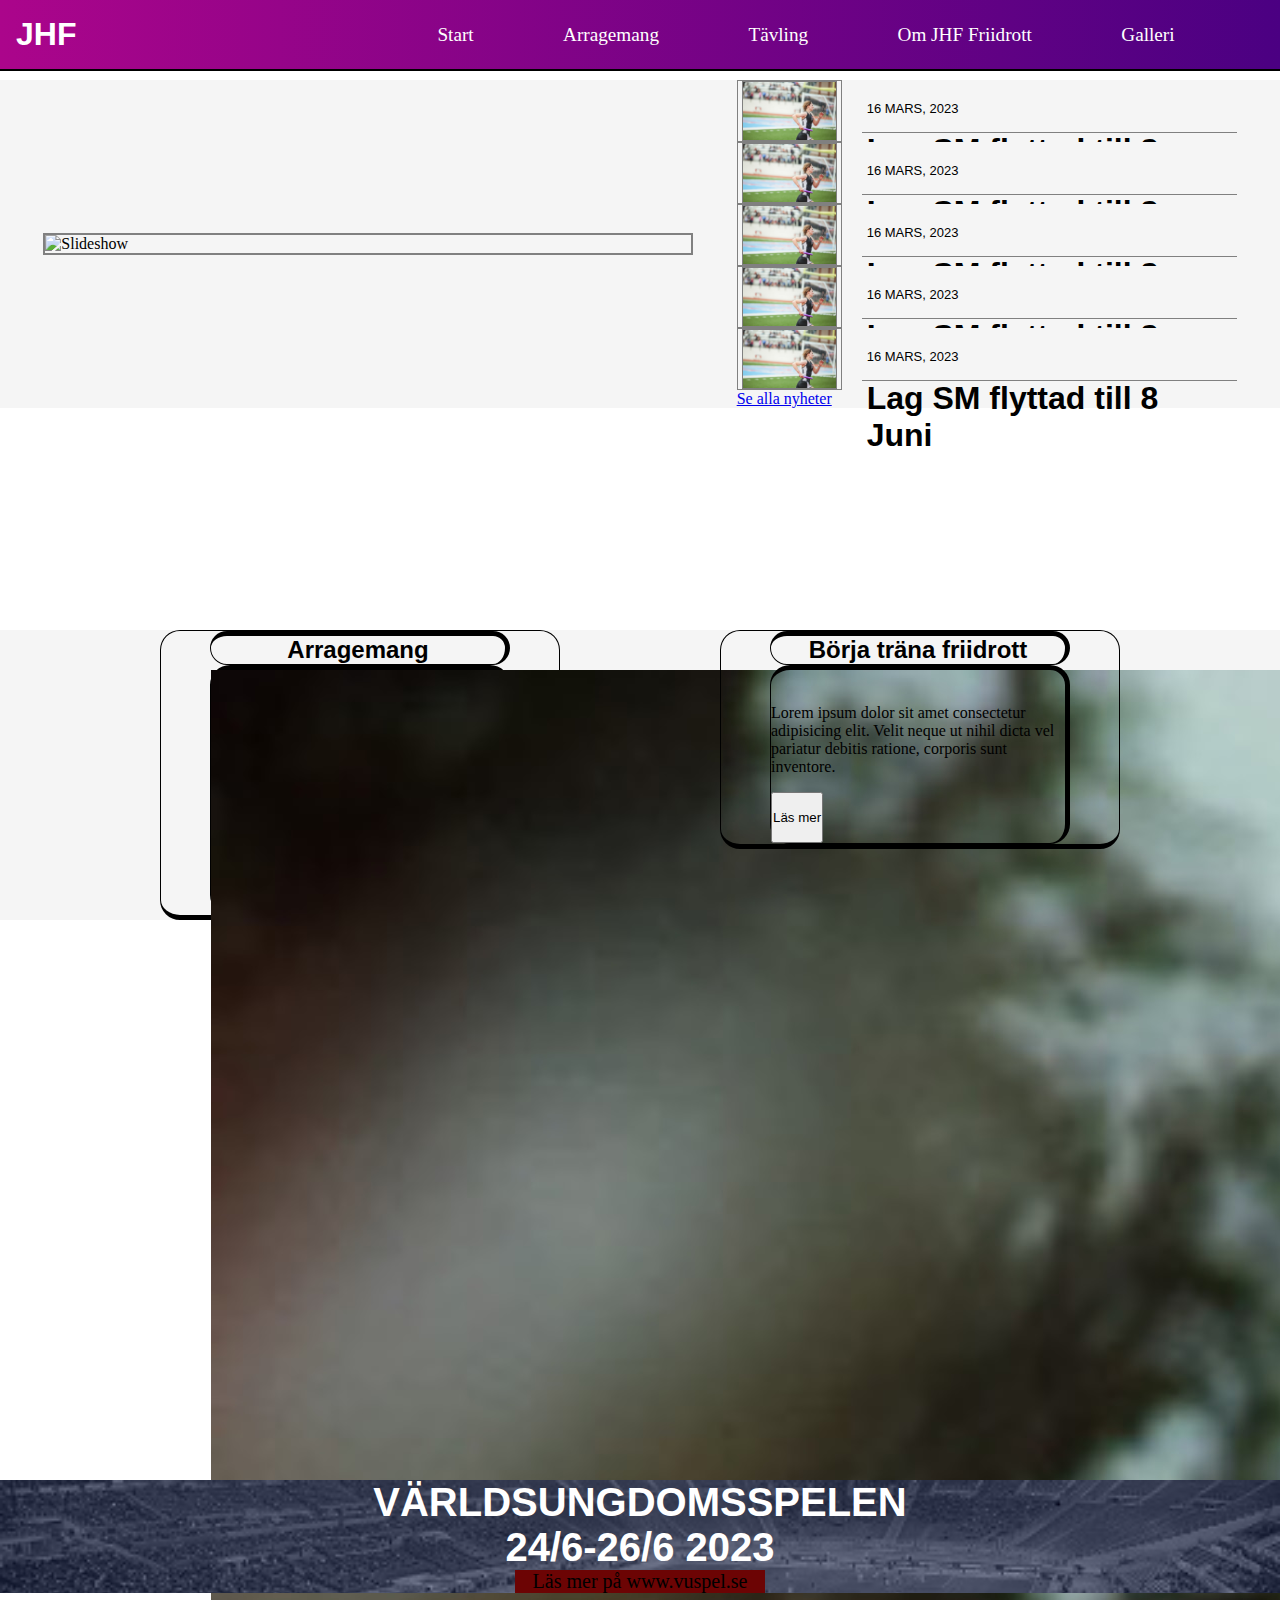
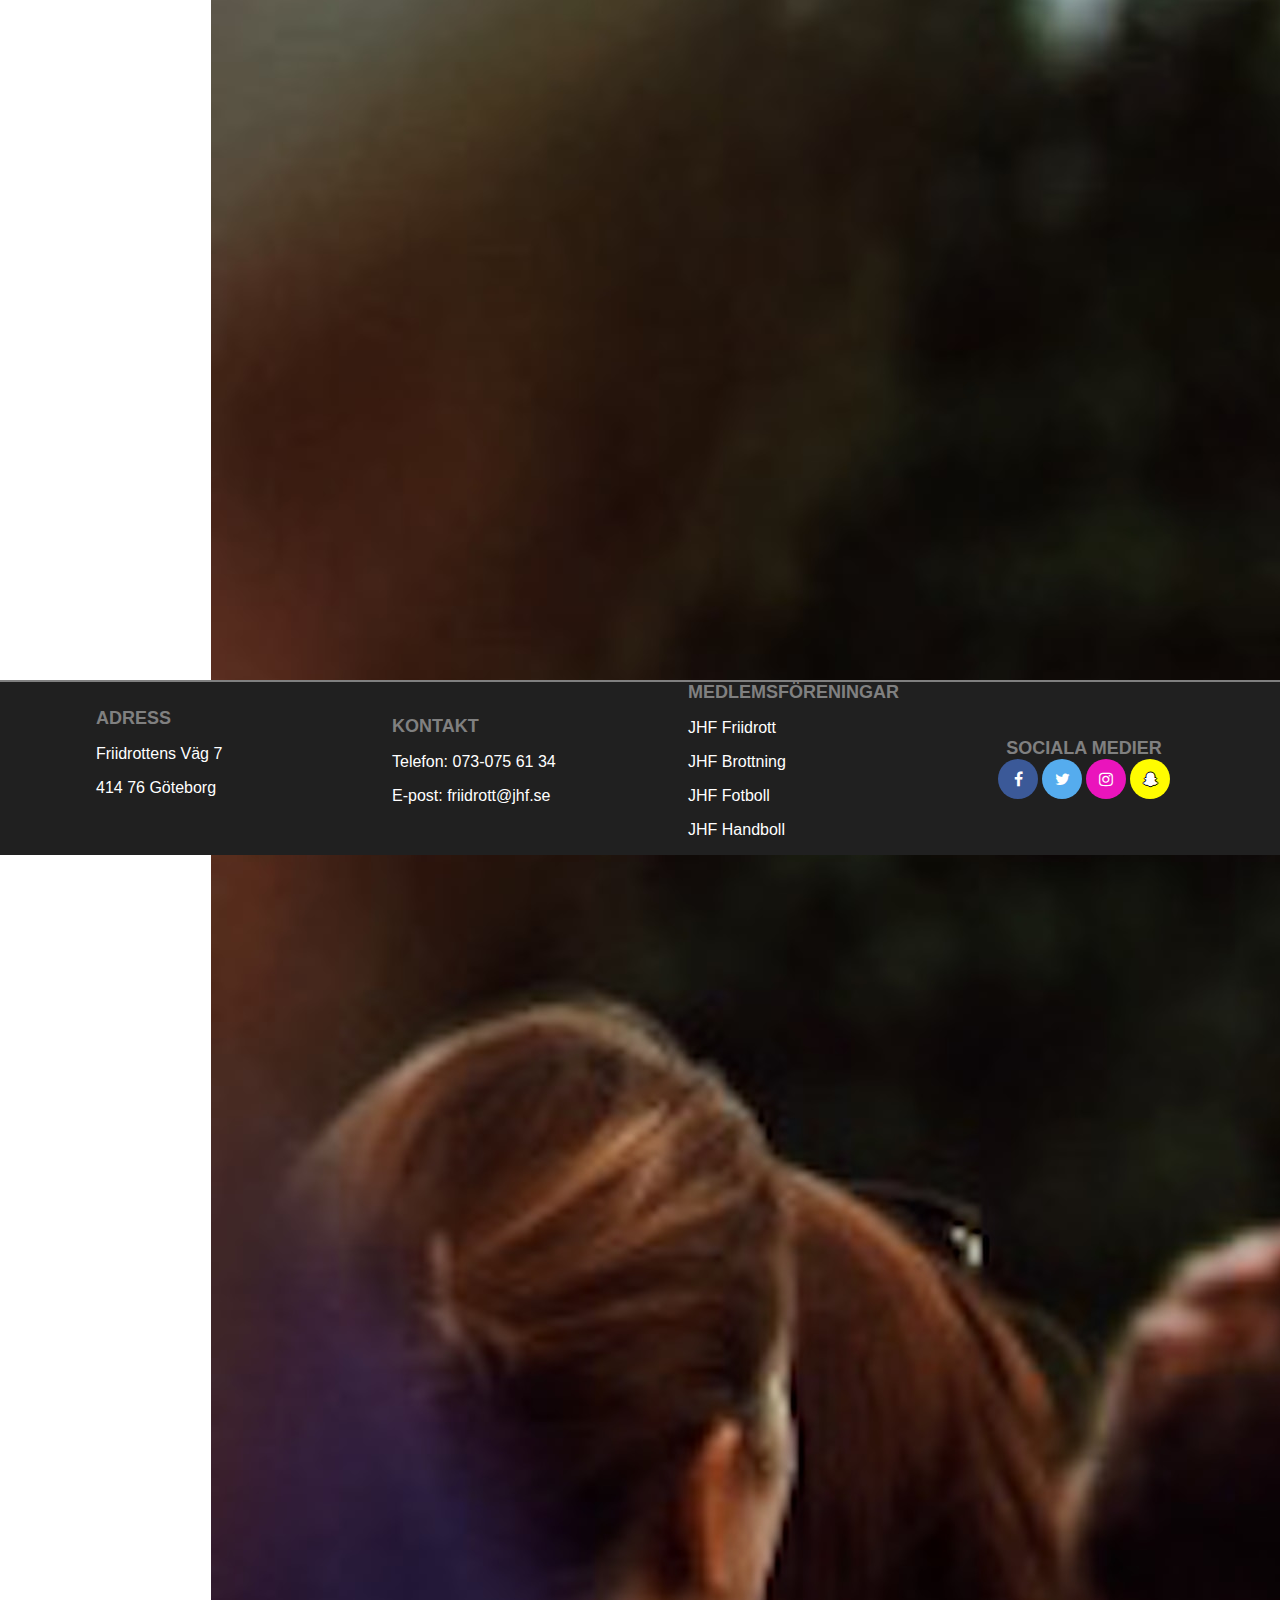
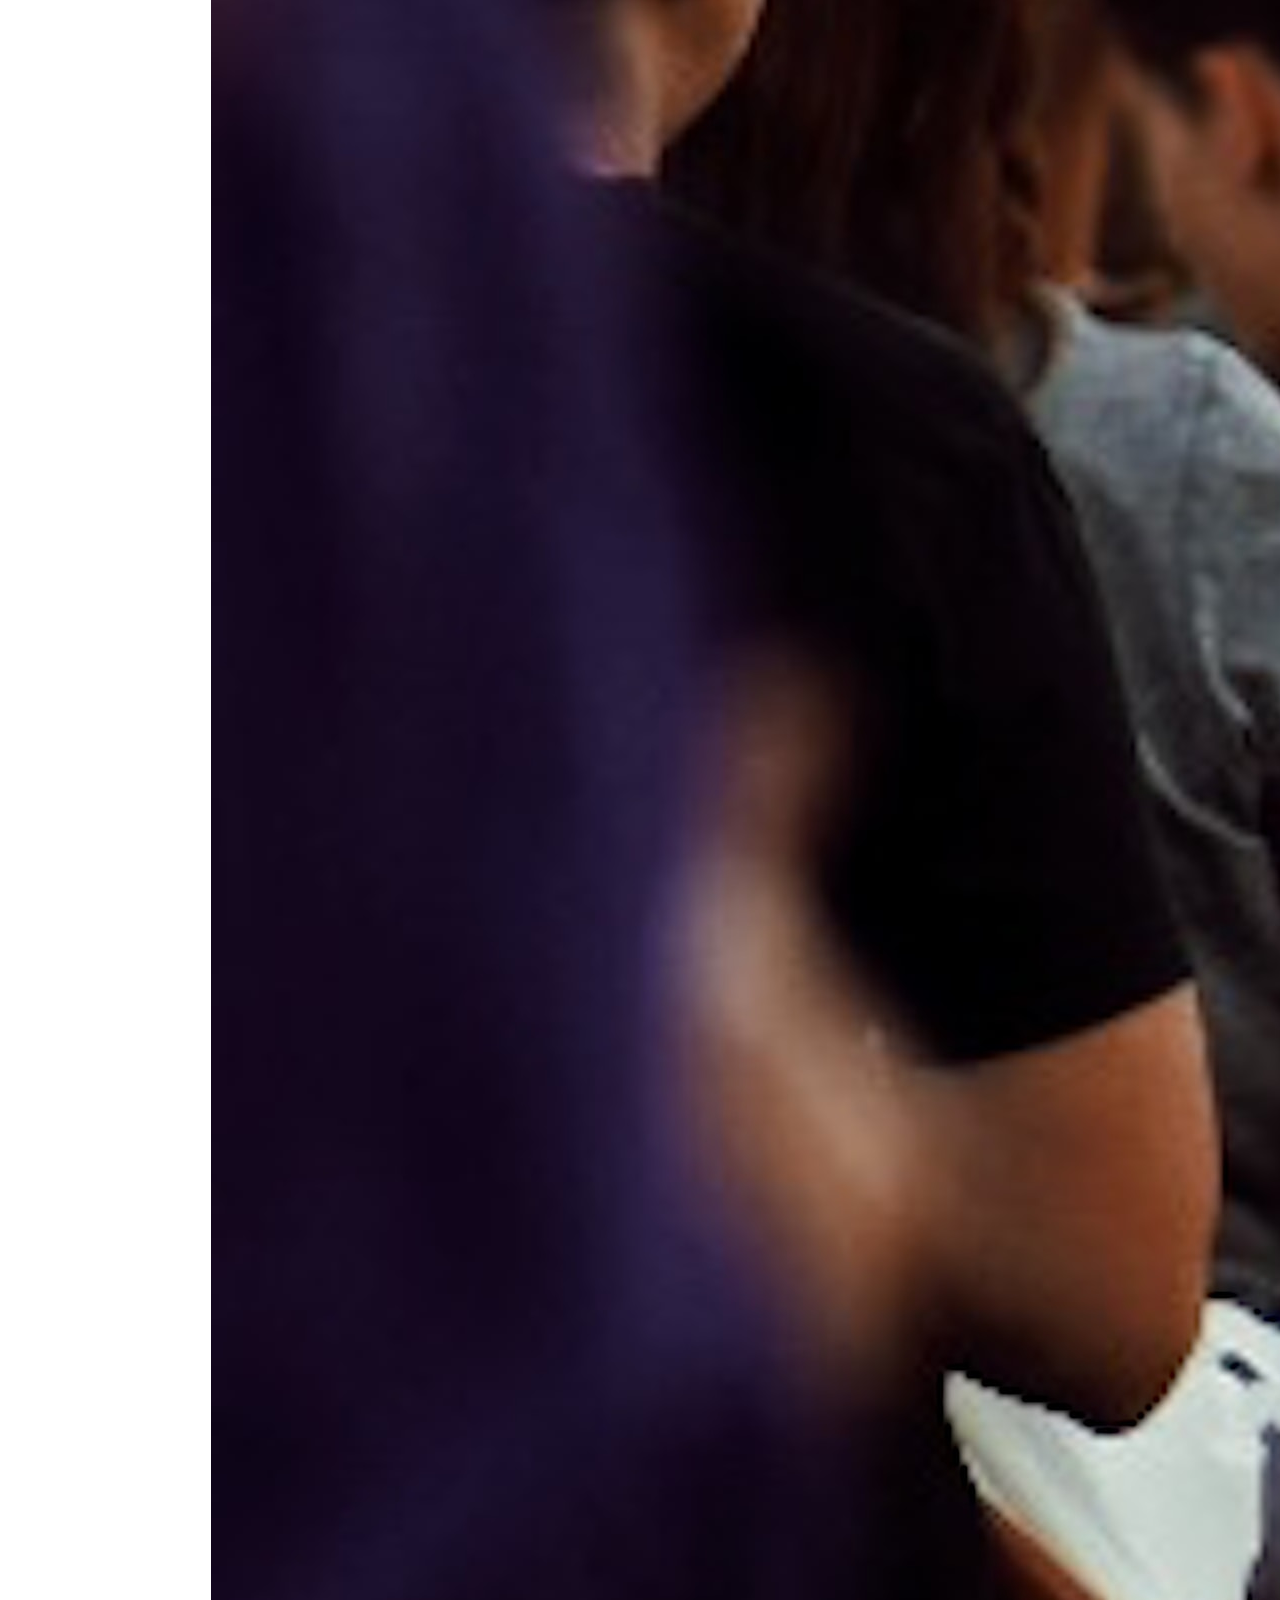
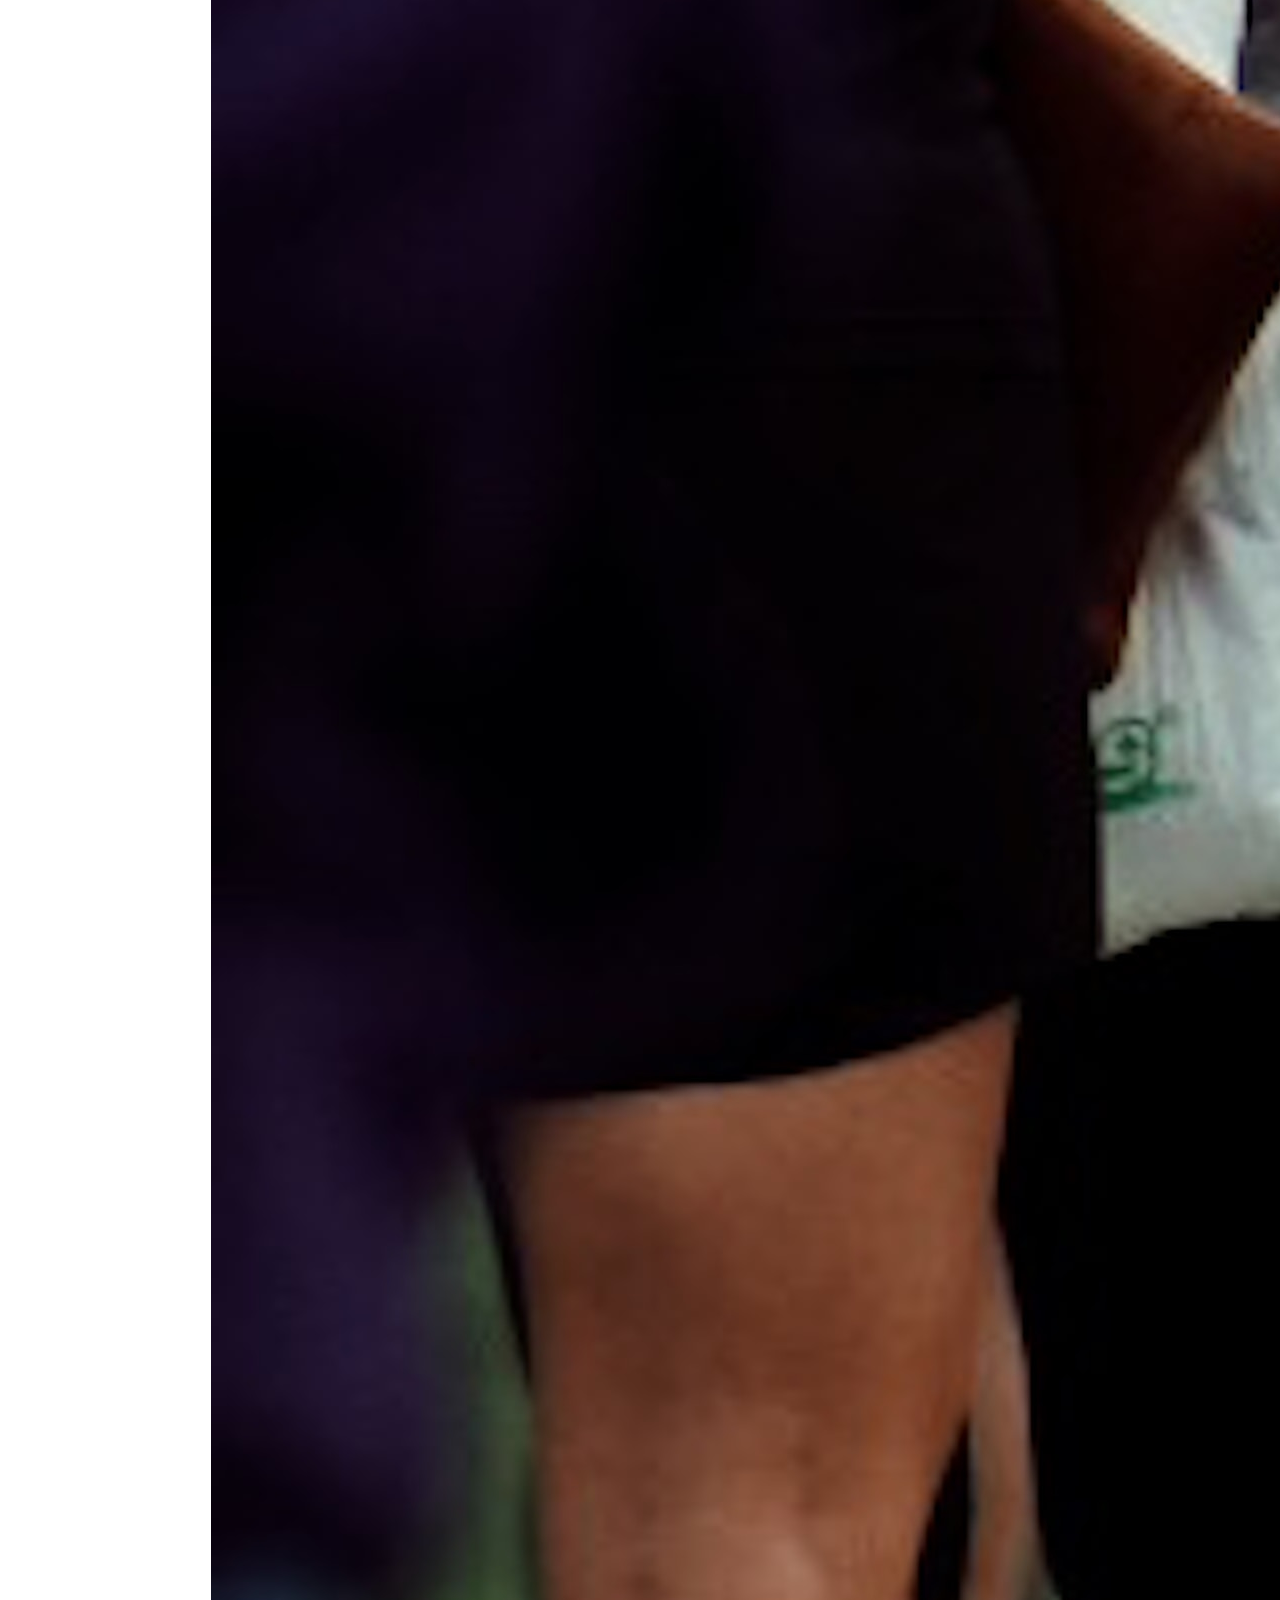
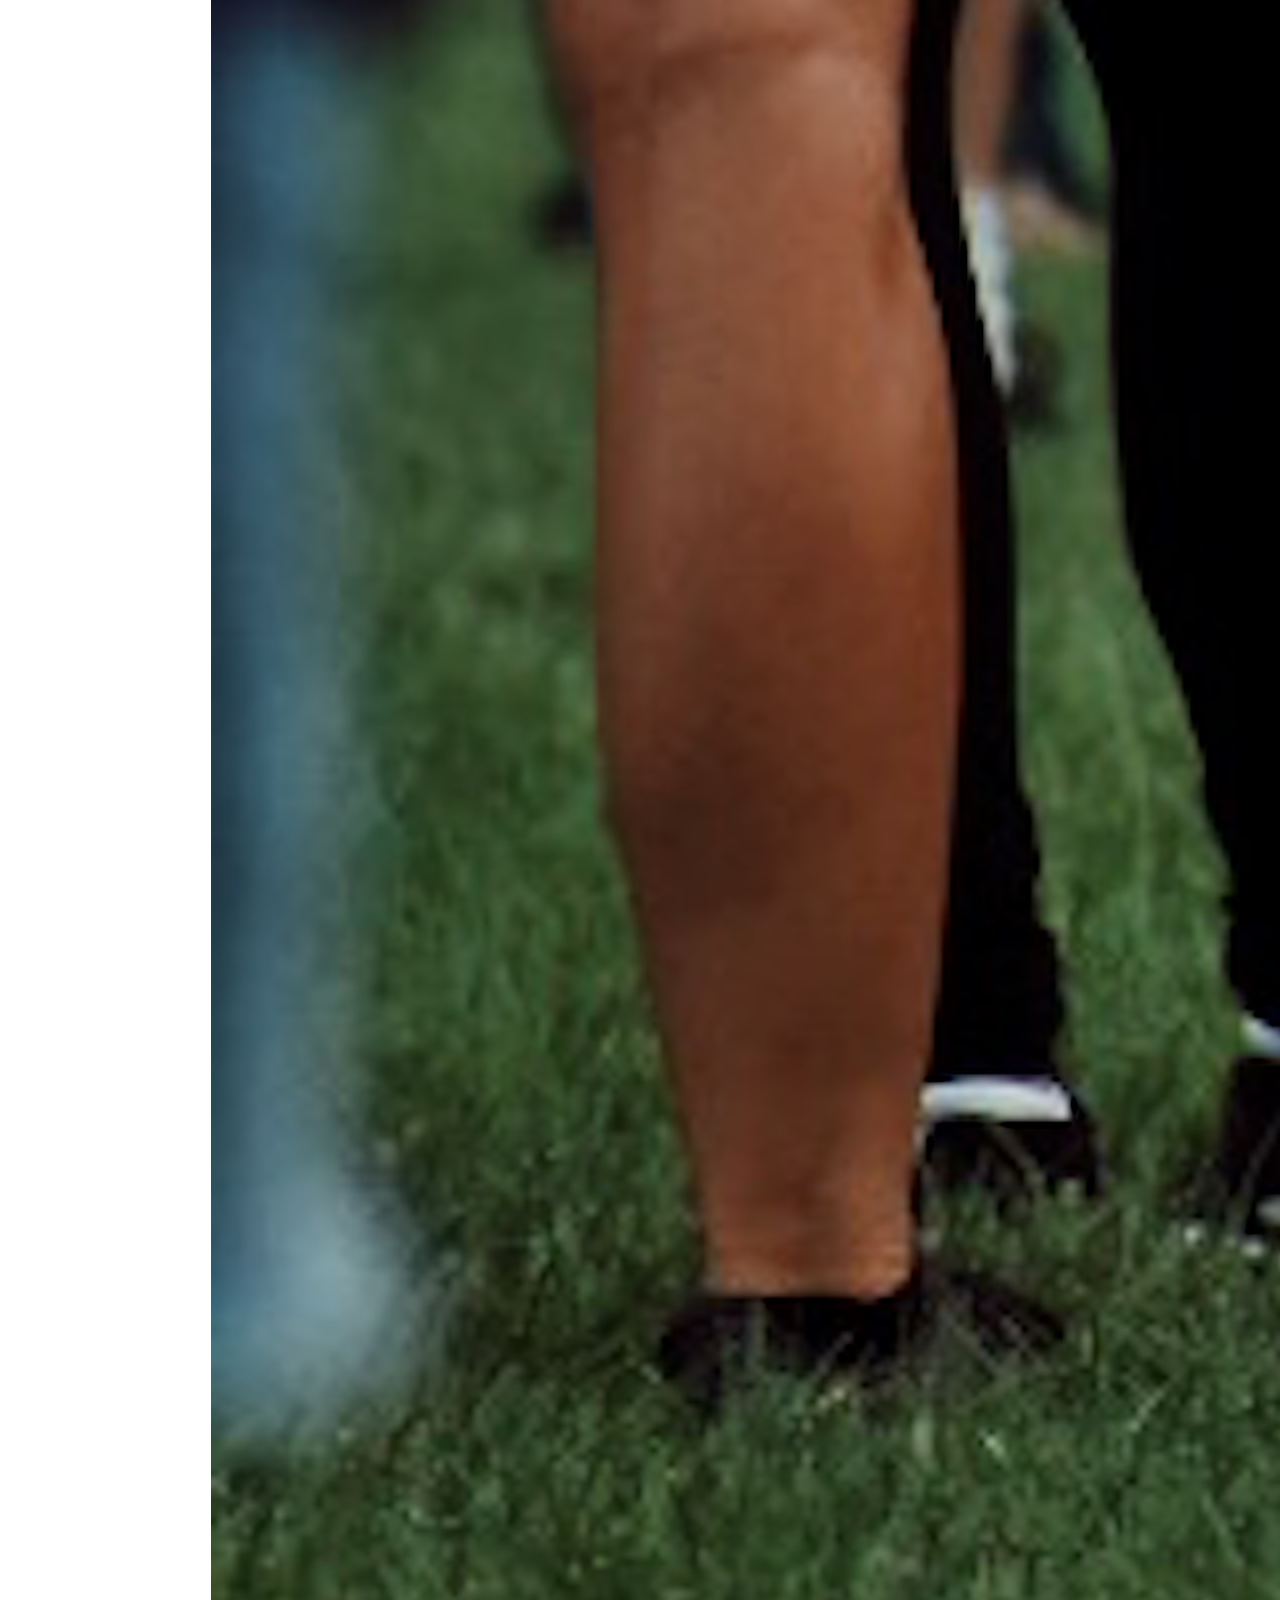
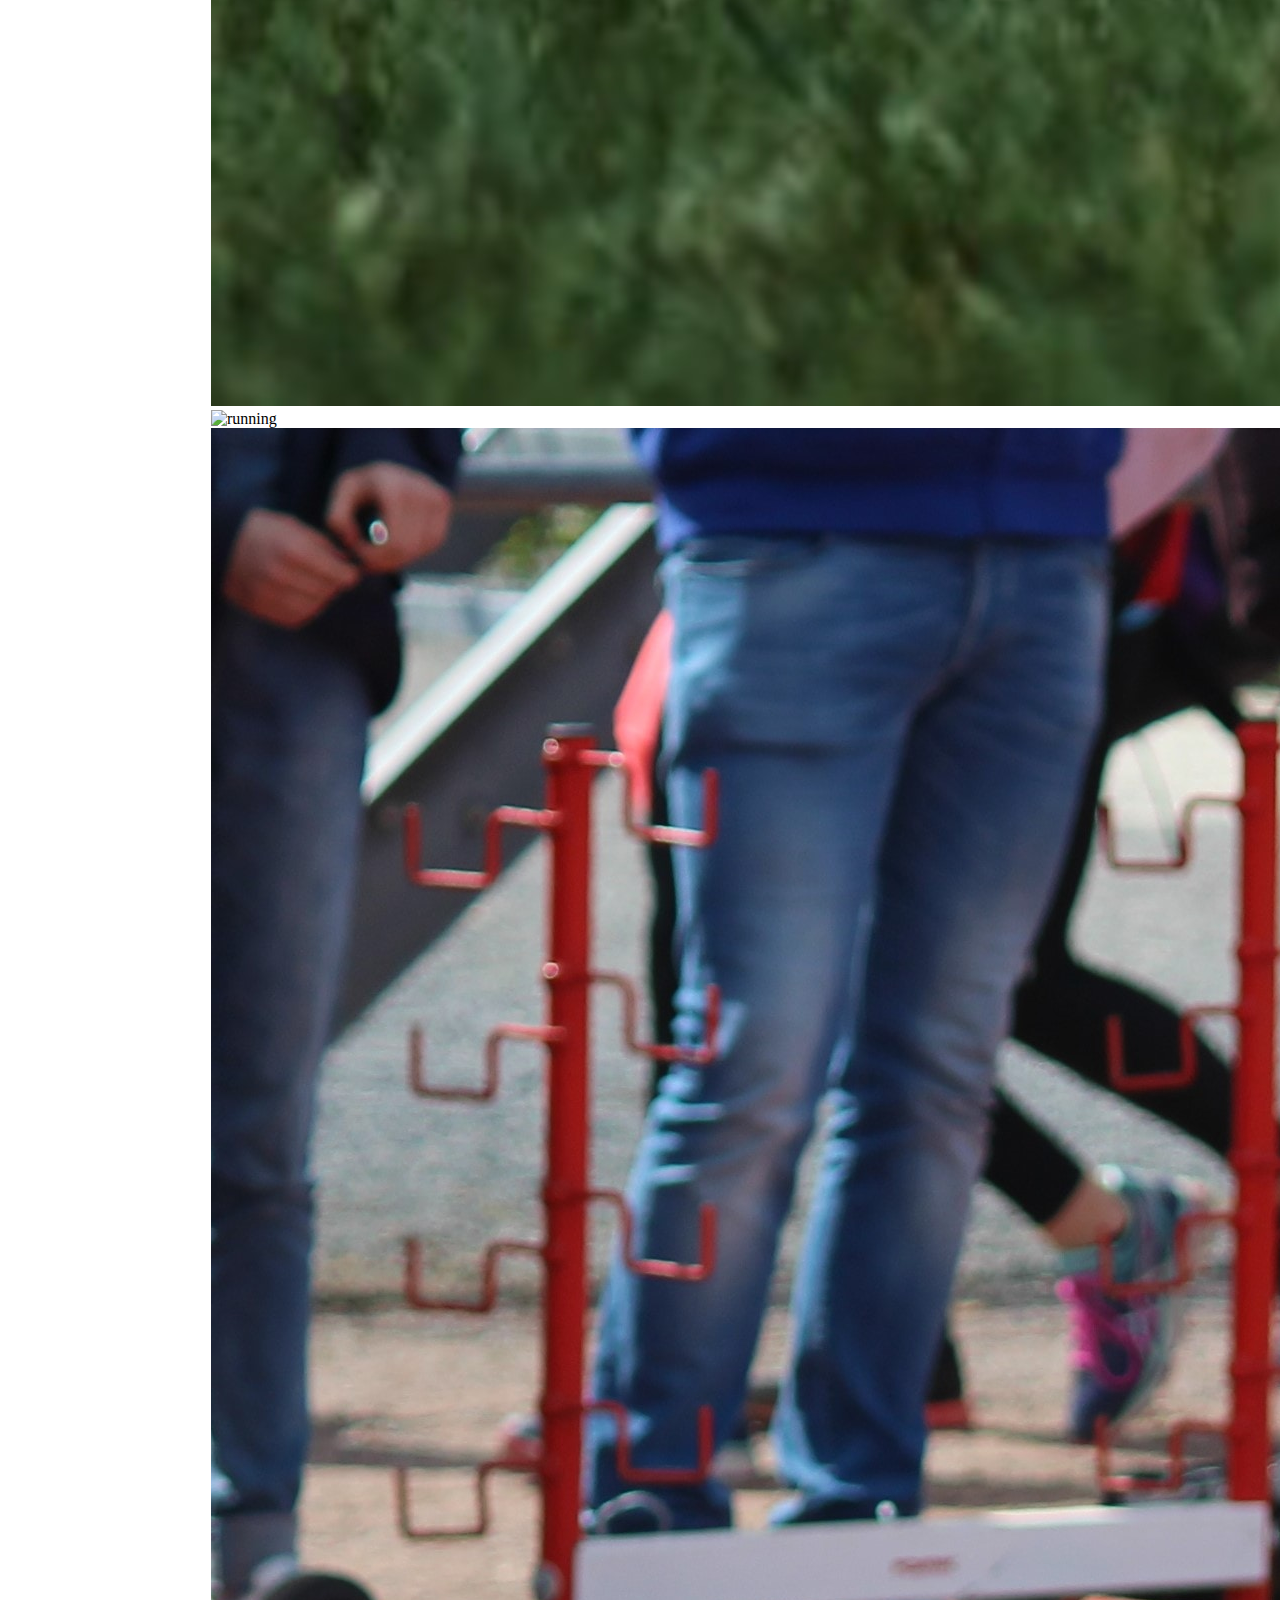
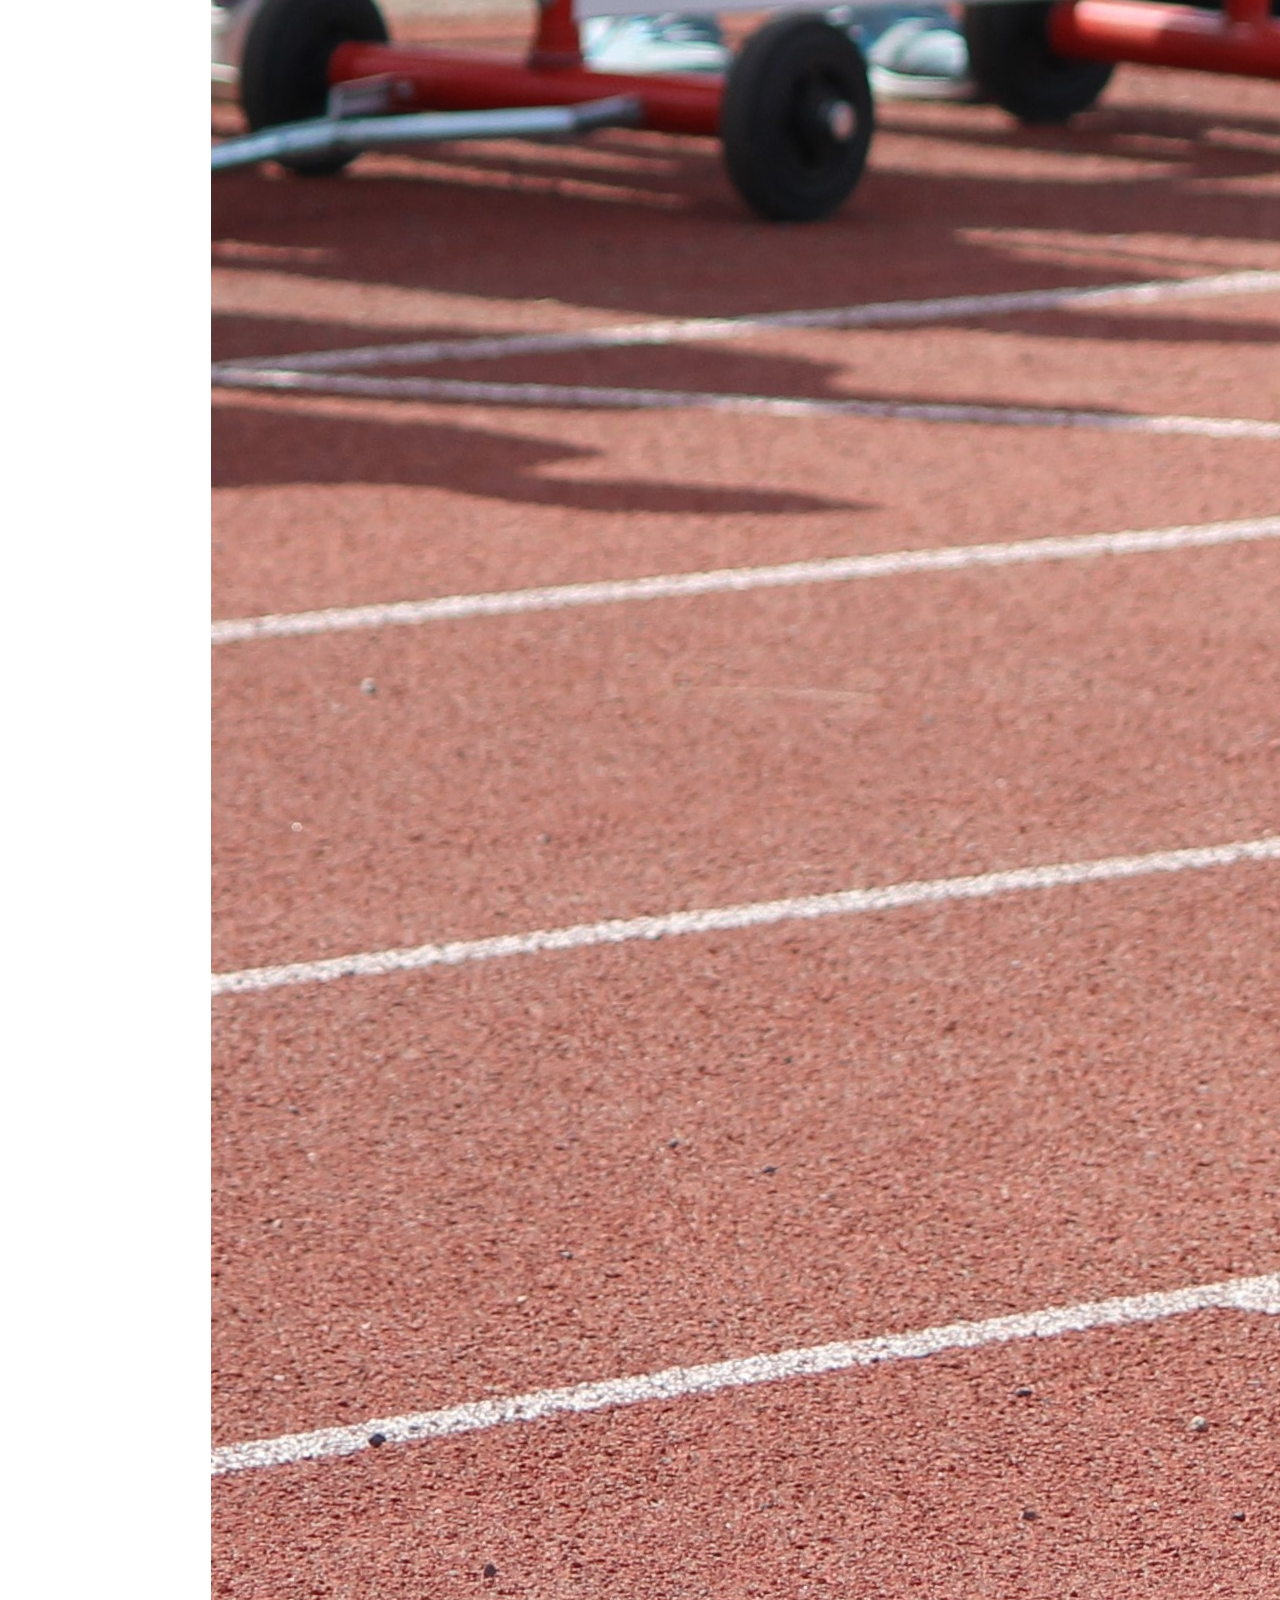
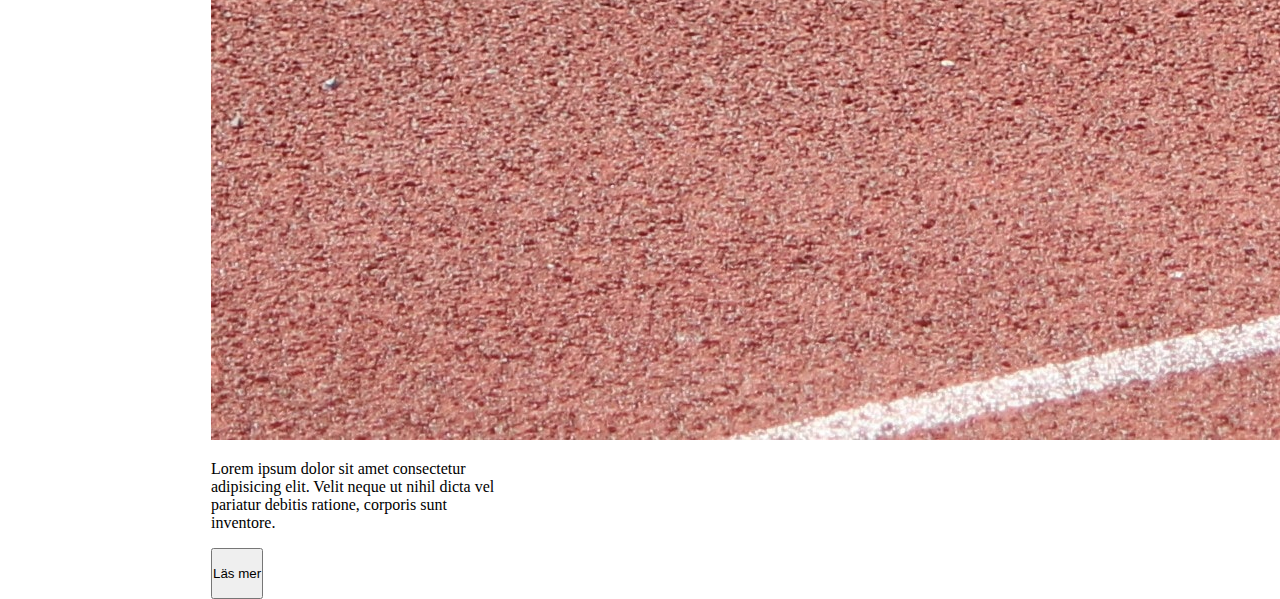
==== index.html @ a628374e "göra klart alla mobil sidor och sedan vanliga" ====
<!DOCTYPE html>
<html lang="en">
<head>
    <meta charset="UTF-8">
    <meta http-equiv="X-UA-Compatible" content="IE=edge">
    <meta name="viewport" content="width=, initial-scale=1.0">
    <title>JHF</title>
    <link rel="stylesheet" href="css/style.css">
    <link rel="stylesheet" href="https://cdnjs.cloudflare.com/ajax/libs/font-awesome/4.7.0/css/font-awesome.min.css">
</head>


<body>
    <div id="grid_wrapper">
        
        <header>
            <h1>JHF</h1>
            <section id="links">
                <a href="index.html">Start</a>
                <a href="#">Arragemang</a>
                <a href="Events.html">Tävling</a>
                <a href="om_oss.html">Om JHF Friidrott</a>
                <a href="#">Galleri</a>
            </section> 
           
        </header>



        <section id="slideshow_news" >
            
            <img id="slideshow" alt="Slideshow">

            <section id="information_rutor">
                <article class="information_ruta">
                    <div class="bild_ruta_ring">
                        <article class="bild_ruta"><img src="img/relay.jpg" alt="relay_bild" id="information_bild"></article>
                    </div>
                    <article class="text_ruta">
                        <div class="information_text">
                            <p class="datum">16 MARS, 2023</p>
                            <h1>Lag SM flyttad till 8 Juni</h1>
                        </div>
                    </article>
                </article>
                <article class="information_ruta">
                    <div class="bild_ruta_ring">
                        <article class="bild_ruta"><img src="img/relay.jpg" alt="relay_bild" id="information_bild"></article>
                    </div>
                    <article class="text_ruta">
                        <div class="information_text">
                            <p class="datum">16 MARS, 2023</p>
                            <h1>Lag SM flyttad till 8 Juni</h1>
                        </div>
                    </article>
                </article>
                <article class="information_ruta">
                    <div class="bild_ruta_ring">
                        <article class="bild_ruta"><img src="img/relay.jpg" alt="relay_bild" id="information_bild"></article>
                    </div>
                    <article class="text_ruta">
                        <div class="information_text">
                            <p class="datum">16 MARS, 2023</p>
                            <h1>Lag SM flyttad till 8 Juni</h1>
                        </div>
                    </article>
                </article>
                <article class="information_ruta">
                    <div class="bild_ruta_ring">
                        <article class="bild_ruta"><img src="img/relay.jpg" alt="relay_bild" id="information_bild"></article>
                    </div>
                    <article class="text_ruta">
                        <div class="information_text">
                            <p class="datum">16 MARS, 2023</p>
                            <h1>Lag SM flyttad till 8 Juni</h1>
                        </div>
                    </article>
                </article>
                <article class="information_ruta">
                    <div class="bild_ruta_ring">
                        <article class="bild_ruta"><img src="img/relay.jpg" alt="relay_bild" id="information_bild"></article>
                    </div>
                    <article class="text_ruta">
                        <div class="information_text">
                            <p class="datum">16 MARS, 2023</p>
                            <h1>Lag SM flyttad till 8 Juni</h1>
                        </div>
                    </article>
                </article>
                <article id="news_link_box">
                    <a id="links_news" href="#">Se alla nyheter</a>
                </article>

            </section>
            
        </section>

        <section id="arragemang">
            <article id="friidrott_ruta">
                <h1 id="friidrott_rubrik">Börja träna friidrott</h1>
                <section id="bilder_pa_friidrott">
                    <img src="" alt=""><img src="" alt=""><img src="" alt="">
                    <p>Lorem ipsum dolor sit amet consectetur adipisicing elit. Velit neque ut nihil dicta vel pariatur debitis ratione, corporis sunt inventore.</p>
                    <button><p id="button_text">Läs mer</p></button>
                </section>
            
            </article>
           
            <article id="arragemang_ruta">
                <h1 id="arragemang_rubrik">Arragemang</h1>
                <section id="bilder_pa_arragemang">
                    <section id="bilder">
                        <img src="img/leah-hetteberg--9ejBU_FAew-unsplash.jpg" alt="running" class="bilder_pa_arragemang"><img src="img/leah-hetteberg-X-Tmdvp7Ni4-unsplash.jpg" alt="running" class="bilder_pa_arragemang"><img src="img/chris-aR-o_3b760U-unsplash.jpg" alt="running" class="bilder_pa_arragemang">
                    </section>
                    <p>Lorem ipsum dolor sit amet consectetur adipisicing elit. Velit neque ut nihil dicta vel pariatur debitis ratione, corporis sunt inventore.</p>
                    <button><p id="button_text">Läs mer</p></button>
                </section>
            </article>
       
        </section>

        <section id="varldmasterskapen">
            <section id="varldmasterskapen_text">
                <h1 class="varldmasterskapen_rubrik">VÄRLDSUNGDOMSSPELEN</h1>
                <h2 class="varldmasterskapen_rubrik">24/6-26/6 2023</h2>
            </section>
            <section id="lank_ruta">
                <a id="lank_varldsungdomspelen" href="//www.vuspel.se">Läs mer på www.vuspel.se</www></a>
            </section>
        </section>

        <section id="sponsorer">
        
        </section>

        <footer>
            <section id="adress_section">
                <h1 class="footer_rubrik">ADRESS</h1>
                <section>
                    <p class="text_footer"> Friidrottens Väg 7</p>
                    <p class="text_footer">414 76 Göteborg</p>
                    <p class="text_footer"></p>
                </section>
                
            </section>
            <section id="kontakt_section">
                <h1 class="footer_rubrik">KONTAKT</h1>
                <section>
                    <p class="text_footer">Telefon: 073-075 61 34</p>
                    <p class="text_footer">E-post: friidrott@jhf.se</p>
                </section>
                
    
            </section>
            <section id="mf_section">
                <h1 class="footer_rubrik">MEDLEMSFÖRENINGAR</h1>
                <section>
                    <p class="text_footer">JHF Friidrott</p>
                    <p class="text_footer">JHF Brottning</p>
                    <p class="text_footer">JHF Fotboll</p>
                    <p class="text_footer">JHF Handboll</p>
                </section>
                
            </section>
            <section id="sociala_m_section">
                <h1 class="footer_rubrik">SOCIALA MEDIER</h1>
                <section id="logo">
                    <section>  
                        <a href="#" class="fa fa-facebook"></a>
                        <a href="#" class="fa fa-twitter"></a>
                        <a href="#" class="fa fa-instagram"></a>
                        <a href="#" class="fa fa-snapchat-ghost"></a>
                    </section>
                  
                </section>
            </section>
        </footer>

        

    </div>

    <script src="java/script.js"></script>
    <script src="java/hamburger.js"></script>
    
    
</body>
</html>
---- css/style.css ----
*{
    margin: 0px;
    padding: 0px;
    max-height: fit-content;
    box-sizing: border-box;
   
}

#grid_wrapper{
    display: grid;
    height: 400vh;
    grid-template-columns: 1fr 1fr;
    grid-template-rows: 80px 550px 850px 300px 500px 300px;
    grid-template-areas:
    "he he"
    "se se"
    "va va"
    "if if"
    "sp sp"
    "fo fo";
}

h2 {
    font-size: 18px;
}

header{
    display: flex;
    grid-area: he;
    background: linear-gradient(90deg, #ab058b, indigo);
    justify-content: space-between;
    align-items: center;
    border-bottom: solid 2px rgb(0, 0, 0);
    color: #fff;
    padding: 1rem;
}


#background_img {
    width: 100%;
    height: auto; 
}

#slideshow {
    height: 400px;
    width: 650px;
}

#slideshow_news{
    display: flex;
    justify-content: space-evenly;
    align-items: center;
    grid-area: se;
    background: whitesmoke;
}

#information_bild{
    width: 100%;
    height: auto;
}

#information_rutor {
    display: flex;
    align-items: center;
    justify-content: center;
    height: 500px;
    width: 500px;
    flex-direction: column;
    
}

.bild_ruta {
    height: 60px;
    width: 95px;
    border: solid 1px grey;
}

.bild_ruta_ring  {
    display: flex;
    height: 70px;
    width: 105px;
    justify-content: center;
    align-items: center;
    border: solid 1px grey;
}

.information_ruta {
    display: flex;
    width: 500px;
    height: 80px;
    flex-direction: row;
    justify-content: space-between;
    background: whitesmoke;
}

.information_ruta:hover {
    border: solid 1px black;
    background: white;
}
.text_ruta {
    display: flex;
    height: 70px;
    width: 375px;
    justify-content: center;
    border-bottom: solid 1px grey;
}
.information_text {
    display: flex;
    padding: 5px;
    flex-direction: column;
    justify-content: space-between;
    height: 52px;
    width: 400px;
}
.datum {
    font-size: 13px;
    font-style: none;
    font-family:'Segoe UI', Tahoma, Geneva, Verdana, sans-serif;
}
h1 {
    display: flex;
    font-family:'Segoe UI', Tahoma, Geneva, Verdana, sans-serif;
}
#links {
    display: flex;
    height: 100%;
    width: 900px;
    font-size: 10px;
    flex-direction: row;
    justify-content: space-evenly;
    align-items: center;
}

#slideshow {
    background:whitesmoke;
    grid-area: sh;
    border: solid 2px grey;
}

#news_link_box {
    display: flex;
    justify-content: flex-start;
    height: 40px;
    width: 500px;
}

#links_news { 
    font-size: 16px;
}
#arragemang {
    display: flex;
    grid-area: va;
    background: whitesmoke;
    justify-content: space-evenly;
    flex-direction: row-reverse;
}

#friidrott_ruta {
    display: flex;
    justify-content: space-evenly;
    flex-direction: column;
    align-items: center;
    height: 500px;
    width: 400px;
    border: solid 1px black;
    border-radius: 20px;
    border-bottom: 5px solid black;
}

#friidrott_rubrik{
    display: flex;
    align-items: center;
    justify-content: center;
    font-size: 24px;
    border: 1px solid black;
    border-top: 5px solid black;
    border-right: 5px solid black;
    border-radius: 20px;
    border-radius: 20px;
    height: 100px;
    width: 300px;
}

#bilder_pa_friidrott {
    height: 250px;
    width: 300px;
    border: 1px solid black;
    border-top: 5px solid black;
    border-right: 5px solid black;
    border-radius: 20px;
}
#arragemang_ruta {
    display: flex;
    justify-content: space-evenly;
    flex-direction: column;
    align-items: center;
    height: 500px;
    width: 400px;
    border: solid 1px black;
    border-radius: 20px;
    border-bottom: 5px solid black;
}

#arragemang_rubrik{
    display: flex;
    align-items: center;
    justify-content: center;
    font-size: 24px;
    border: 1px solid black;
    border-top: 5px solid black;
    border-right: 5px solid black;
    border-radius: 20px;
    border-radius: 20px;
    height: 100px;
    width: 300px;
}

#bilder_pa_arragemang {
    height: 250px;
    width: 300px;
    border: 1px solid black;
    border-top: 5px solid black;
    border-right: 5px solid black;
    border-radius: 20px;
}
#friidrott_rubrik{
    font-size: 24px;
}

#varldmasterskapen {
    display: flex;
    background-image: url('../img/athletics_arena.jpg');
    background-size: cover;
    grid-area: if;
    align-items: center;
    justify-content: space-evenly;
    flex-direction: column;
}

#varldmasterskapen_text {
    display: flex;
    align-items: center;
    flex-direction: column;
    justify-content: center;
   
}

.varldmasterskapen_rubrik {
    font-size: 40px;
    font-family:'Segoe UI', Tahoma, Geneva, Verdana, sans-serif;
    color: white;
}

#lank_ruta {
    display: flex;
    align-items: center;
    justify-content: center;
    height: 60px;
    width: 250px;
    background: rgb(108, 4, 4);
}

#lank_varldsungdomspelen{
    font-size: 20px;
    text-decoration: none;
    color: black;
}
#sponsorer {
    display: flex;
    grid-area: sp;
    background: whitesmoke;
}

footer{
    display: flex;
    grid-area: fo;
    flex-direction: row;
    align-items: center;
    justify-content: space-evenly;
    background: rgb(32, 32, 32);
    border-top: solid 2px grey;
}

#adress_section {
    display: flex;
    height: 200px;
    width: 200px;
    justify-content: flex-start;
    flex-direction: column;
}
#kontakt_section {
    display: flex;
    height: 200px;
    width: 200px;
    justify-content: flex-start;
    flex-direction: column;

}
#mf_section {
    display: flex;
    height: 200px;
    width: 200px;
    justify-content: flex-start;
    flex-direction: column;
}

#sociala_m_section {
    display: flex;
    height: 200px;
    width: 200px;
    justify-content: space-evenly;
    flex-direction: row;
    flex-wrap: wrap;

}

.footer_rubrik {
    font-size: 18px; 
    color: grey;
    font-family:'Segoe UI', Tahoma, Geneva, Verdana, sans-serif;
}

.text_footer {
    font-size: 16px;
    color: white;
    font-family:'Segoe UI', Tahoma, Geneva, Verdana, sans-serif;
}

#logo {
    display: flex;
    width: 200px;
    height: 150px;
    justify-content: space-evenly;
    align-items: flex-end;
}

.fa {
    font-size: 30px;
    padding: 12px;
    height: 40px;
    width: 40px;
    text-align: center;
    text-decoration: none;
    border-radius: 50%;
}
  
.fa:hover {
    opacity: 0.7;
}
  
.fa-facebook {
    background: #3B5998;
    color: white;
}
  
.fa-twitter {
    background: #55ACEE;
    color: white;
}

.fa-instagram {
    background: #ea14bc;
    color: white;
}
  
.fa-snapchat-ghost {
    background: #fffc00;
    color: white;
    text-shadow: -1px 0 black, 0 1px black, 1px 0 black, 0 -1px black;
}


  
#container{ 
    display: grid;
    height: 400vh;
    grid-template-columns: 1fr 1fr;
    grid-template-rows: 80px 1500px 1180px 300px;
    grid-template-areas: 
    "he he"   
    "om om"
    "sa sa"
    "fo fo";
}

#om_oss_header{ 
    display: flex;
    grid-area: he;
    background: linear-gradient(90deg, #ab058b, indigo);
    justify-content: flex-end;
    align-items: center;
    padding-right: 30px;
}

#Om_oss{ 
    display: flex;
    grid-area: om;
    background: whitesmoke;
    flex-direction: row;
    padding: 30px;
    align-items: center;
    justify-content: space-evenly;
    
}

#text_om_oss { 
    display: flex;
    width: 500px;
    height: 1300px;
    flex-direction: column;
    align-items: flex-start;
    border: solid 1px grey;
    background-color: white;
    padding: 30px;
    margin: 20px;
    color: black;
}

#person_bild {
    width: 100%;
    height: auto;
    border: solid 1px grey;
}

#om_oss_rubrik {
    font-size: 26px;
}

#google_maps {
    height: 900px;
    width: 500px;
    border: solid 1px grey;
}

p{
    display: flex;
    margin-block-start: 1rem;
    margin-block-end: 1rem;
    margin-inline-start: 0px;
    margin-inline-end: 0px;
}

#link {
    display: flex;
    justify-content: space-evenly;
    align-items: center;
    font-family:'Segoe UI', Tahoma, Geneva, Verdana, sans-serif;
    font-size: 1.5rem;
    color: #DEDEDE;
    text-decoration: none;
}

#anstallda_om_oss_text{
    display: flex;
    background-color: whitesmoke;
    justify-content: center;
    align-items: center;
    flex-direction: column;
    grid-area: sa;
}


#vi_som_jobbar_har {
    display: flex;
    height: 1000px;
    width: 1000px;
    border: solid 2px black;
    padding: 30px;
    justify-content: space-between;
    background-color: white;
    flex-direction: column;
    align-items: center;
}

#arbetare_rutor {
    display: flex;
    align-items: center;
    justify-content: center;
    flex-direction: column;
    flex-wrap: wrap;
    width: 800px;
    height: 600px;
}

#om_jhf {
    display: flex;
    flex-direction: column;
    padding: 10px;
    height: 500;
    width: 800px;
    border: solid 1px black;
}
#Kontakta_oss { 
    display: block;
    margin-block-start: 2rem;
    color: #DEDEDE;
}

.arbetare {
    display: flex;
    width: 150px;
    height: 250px;
    border: 3px solid #1f2a1f;
    background-color: white;
    flex-direction: column ;
    align-items: center;
    justify-content: flex-start;
    margin: 20px; 
    border-radius: 10px;
}

#arbetare_text {
    display: flex;
    height: 200px;
    justify-content: center;
    flex-direction: column;
    padding: 10px;
    align-items: center;
}
    
#bild_anstalld { 
    height: auto;
    width: 100%;
    border-bottom: 3px solid #1f2a1f;
    border-top-left-radius: 27px;
    border-top-right-radius: 27px;
}

header {
    grid-area: he;
    background-color: #3a3a3a;
    color: #fff;
    padding: 1rem;
    display: flex;
    justify-content: space-between;
    align-items: center;
}
  
header h1 {
    margin: 0;
}
  
#links {
    display: flex;
    align-items: center;
}
  
#links a {
    color: #fff;
    text-decoration: none;
    margin-right: 1rem;
    font-size: 1.2rem;
}
  
#links a:hover {
    color: #f1f1f1;
}
  
 
#event_wrapper {
    display: grid;
    grid-template-columns: 1fr 1fr;
    grid-template-rows: 80px 800px 300px;
    grid-template-areas: 
    "he he"
    "ca ev"
    "fo fo";
}
  
#calendar {
    background-color: #ddd;
    display: flex;
    flex-direction: column;
    justify-content: center;
    align-items: center;
    padding: 2rem;
    grid-area: ca;
}
  
#calendar h1 {
    margin: 0;
    margin-bottom: 1rem;
}
  
#calendar_container {
    display: grid;
    grid-gap: 0.5rem;
}

.day {
    display: flex;
    flex-direction: column;
    justify-content: center;
    align-items: center;
    background-color: #fff;
    padding: 0.5rem;
    border-radius: 5px;
    cursor: pointer;
}
  
.current-day {
    background-color: #3a3a3a;
    color: #fff;
}
  
.day:hover {
    background-color: #ddd;
}
  
.day .date {
    font-size: 1.2rem;
}
  
#events {
    grid-area: ev;
    background-color: #f1f1f1;
    padding: 2rem;
}
  
#events h1 {
    margin: 0;
    margin-bottom: 2rem;
    text-align: center;
}
  
#events_list {
    list-style: none;
    padding: 0;
    display: grid;
    grid-template-columns: repeat(auto-fit, minmax(300px, 1fr));
    grid-gap: 2rem;
    margin: 0 auto;
}
  
#events_list li {
    background-color: #fff;
    border: 1px solid #ddd;
    padding: 1rem;
    border-radius: 5px;
}
  
#events_list li h2 {
    margin: 0;
    margin-bottom: 0.5rem;
    font-size: 1.2rem;
}
  
#events_list li p {
    margin: 0;
    margin-bottom: 0.5rem;
    font-size: 1rem;
}
  
table{
    background-color: lightgrey;
    padding: 10px;
    height: 70%;
    width: 80%;
}

td:hover {
    background: rgb(232, 232, 232);
}

th,td {
    font-weight: bold;
    font-size: 18px;
}

tr{
    text-align: center;
}

#rubrik_kalender {
    font-size: 25px;
    align-items: center;
    color: orange;
}

#galleri_grid {
    display: grid;
    grid-template-columns: 1fr 1fr;
    grid-template-rows: 80px 1000px 300px;
    grid-template-areas: 
    "he he"
    "ma ma" 
    "fo fo";
}

main {
    display: flex;
    justify-content: space-evenly;
    flex-direction: column;
    margin: 0 auto;
    padding: 20px;
    grid-area: ma;
}
  
#galleri {
    text-align: center;
    font-size: 36px;
}
  
.gallery {
    display: flex;
    flex-wrap: wrap;
    justify-content: space-between;
}
  
.gallery img {
    width: calc(33.33% - 10px);
    margin-bottom: 20px;
}
  
#load-more {
    display: block;
    margin: 0 auto;
    padding: 10px 20px;
    background-color: #555;
    color: #fff;
    border: none;
    border-radius: 4px;
    font-size: 18px;
    cursor: pointer;
}
  
#load-more:hover {
    background-color: #333;
}

nav {
    display: none;
}

@media screen and (max-width: 800px) {

    *{
        margin: 0px;
        padding: 0px;
        max-height: fit-content;
        box-sizing: border-box;
       
    }

    #grid_wrapper{
        display: grid;
        grid-template-columns: 1fr 1fr;
        grid-template-rows: 80px 800px 175px 1000px 500px;
        grid-template-areas:
        "he he"
        "se se"
        "if if"
        "va va"
        "fo fo";
    }

    #links a{
        font-size: 9px;
    }


    header{
        display: flex;
        grid-area: he;
        background: linear-gradient(90deg, #ab058b, indigo);
        justify-content: space-between;
        align-items: center;
        border-bottom: solid 2px rgb(0, 0, 0);
    }
    
    #background_img {
        width: 100%;
        height: auto; 
    }
    
    #slideshow_news{
        display: flex;
        justify-content: space-evenly;
        align-items: center;
        grid-area: se;
        background: whitesmoke;
    }
    
    #information_bild{
        width: 100%;
        height: auto;
    }
    
    #information_rutor {
        display: flex;
        align-items: center;
        justify-content: center;
        height: 400px;
        width: 400px;
        flex-direction: column;
    }
    
    .bild_ruta {
        height: 60px;
        width: 95px;
        border: solid 1px grey;
    }
    
    .bild_ruta_ring  {
        display: flex;
        height: 70px;
        width: 105px;
        justify-content: center;
        align-items: center;
        border: solid 1px grey;
    }
    
    .information_ruta {
        display: flex;
        width: 320px;
        height: 105px;
        flex-direction: row;
        justify-content: space-between;
        background: whitesmoke;
    }
    
    .information_ruta:hover {
        border: solid 1px black;
        background: white;
    }
    .text_ruta {
        display: flex;
        height: 80px;
        width: 200px;
        justify-content: center;
        border-bottom: solid 1px grey;
    }
    .information_text {
        display: flex;
        padding: 5px;
        flex-direction: column;
        justify-content: space-between;
        height: 70px;
        width: 200px;
    }
    .datum {
        font-size: 13px;
        font-style: none;
        font-family:'Segoe UI', Tahoma, Geneva, Verdana, sans-serif;
    }
    h1 {
        display: flex;
        font-family:'Segoe UI', Tahoma, Geneva, Verdana, sans-serif;
    }

    #links {
        display: flex;
        height: 100%;
        width: 300px;
        font-size: 10px;
        flex-direction: row;
        justify-content: space-evenly;
        align-items: center;
    }
    
    #slideshow {
        background:whitesmoke;
        grid-area: sh;
        border: solid 2px grey;
    }
    
    #news_link_box {
        display: flex;
        justify-content: flex-start;
        height: 40px;
        width: 300px;
    }
    
    #links_news { 
        font-size: 16px;
    }
    #arragemang {
        display: flex;
        grid-area: va;
        background: whitesmoke;
        align-items: center;
        justify-content: space-evenly;
        flex-direction: column-reverse;
    }
    
    #friidrott_ruta {
        display: flex;
        height: auto;
        background-color: white;
        width: 350px;
        justify-content: space-evenly;
        flex-direction: column;
        align-items: center;
        border: solid 1px black;
        border-radius: 20px;
        padding: 10px;
    }
    
    #friidrott_rubrik{
        display: flex;
        align-items: center;
        background-color: whitesmoke;
        justify-content: center;
        font-size: 24px;
        border: 1px solid black;
        border-radius: 20px;
        border-radius: 20px;
        margin: 20px;
        height: auto;
        width: 300px;
    }
    
    #bilder_pa_friidrott {
        height: auto;
        background-color: white;
        width: 100%;
        border: black solid 1px;
        border-radius: 10px;
        margin: 5px;
    }

    .bilder_pa_arragemang{
        height: auto;
        background-color: white;
        width: 100%;
        border: black solid 1px;
        border-radius: 10px;
        margin: 5px;
    }
    #arragemang_ruta {
        display: flex;
        height: auto;
        background-color: white;
        width: 350px;
        justify-content: space-evenly;
        flex-direction: column;
        align-items: center;
        border: solid 1px black;
        border-radius: 20px;
        padding: 10px;
    }
    
    #arragemang_rubrik{
        display: flex;
        align-items: center;
        background-color: whitesmoke;
        justify-content: center;
        font-size: 24px;
        border: 1px solid black;
        border-radius: 20px;
        border-radius: 20px;
        margin: 20px;
        height: auto;
        width: 200px;
    }

    button{
        display: flex;
        align-items: center;
        justify-content: center;
        height: 100%;
        width: 40%;
        font-size: 10px;
        border: solid 1px black;
        border-radius: 30px;
        background-color: indigo;
    }

    #button_text{
        font-size: 20px;
        color: white;

    }
    #bilder{
        display: flex;
        justify-content: center;
        border: white;
        width: 90px;
    }
    
    #bilder_pa_arragemang {
        display: flex;
        flex-direction: column;
        align-items: center;
        justify-content: center;
        padding: 10px;
        height: auto;
        width: 300px;
        border: 1px solid black;
        border-radius: 20px;
    }
    #friidrott_rubrik{
        font-size: 24px;
    }
    
    #varldmasterskapen {
        display: flex;
        background-image: url('../img/athletics_arena.jpg');
        background-size: cover;
        grid-area: if;
        align-items: center;
        justify-content: space-evenly;
        flex-direction: column;
    }
    
    #varldmasterskapen_text {
        display: flex;
        align-items: center;
        flex-direction: column;
        justify-content: center;
       
    }
    
    .varldmasterskapen_rubrik {
        font-size: 25px;
        font-family:'Segoe UI', Tahoma, Geneva, Verdana, sans-serif;
        color: white;
    }
    
    #lank_ruta {
        display: flex;
        align-items: center;
        justify-content: center;
        height: 100px;
        width: 230px;
        background: rgb(108, 4, 4);
    }
    
    #lank_varldsungdomspelen{
        font-size: 20px;
        text-decoration: none;
        color: black;
    }
    
    footer{
        display: flex;
        padding: 20px;
        grid-area: fo;
        flex-direction: column;
        align-items: flex-start;
        background: rgb(32, 32, 32);
        border-top: solid 2px grey;
    }


    #slideshow_news{
        display: flex;
        flex-direction: column;
        justify-content: space-evenly;
        align-items: center;
        grid-area: se;
        background: whitesmoke;
    }

    #slideshow {
        height: 200px;
        width: 350px;
        background-image: url('img/hurdle.jpg');
    }

    #adress_section {
        display: flex;
        height: 100px;
        width: 200px;
        justify-content: flex-start;
        flex-direction: column;
    }
    #kontakt_section {
        display: flex;
        height: 100px;
        width: 200px;
        justify-content: space-around;
        flex-direction: column;
    }
    #mf_section {
        display: flex;
        height: 150px;
        width: 100px;
        justify-content: flex-start;
        flex-direction: column;
    
    }
    #sociala_m_section {
        display: flex;
        height: 100px;
        width: 200px;
        justify-content: flex-start;
        flex-direction: row;
        flex-wrap: wrap;
    }
    
    .footer_rubrik {
        font-size: 13px; 
        color: grey;
        font-family:'Segoe UI', Tahoma, Geneva, Verdana, sans-serif;
    }
    
    .text_footer {
        display: flex;
        font-size: 10px;
        color: white;
        font-family:'Segoe UI', Tahoma, Geneva, Verdana, sans-serif;
    }
    
    #logo {
        display: flex;
        width: 200px;
        height: 20px;
        justify-content: space-evenly;
    }
    
    .fa {
        font-size: 15px;
        padding: 3px;
        height: 20px;
        width: 20px;
        text-align: center;
        text-decoration: none;
        border-radius: 50%;
    }
      
    .fa:hover {
        opacity: 0.7;
    }
      
    .fa-facebook {
        background: #3B5998;
        color: white;
    }
      
    .fa-twitter {
        background: #55ACEE;
        color: white;
    }
    
    .fa-instagram {
        background: #ea14bc;
        color: white;
    }
      
    .fa-snapchat-ghost {
        background: #fffc00;
        color: white;
        text-shadow: -1px 0 black, 0 1px black, 1px 0 black, 0 -1px black;
    }

    #container{ 
        display: grid;
        height: 400vh;
        grid-template-columns: 1fr 1fr;
        grid-template-rows: 80px 1500px 2000px 700px;
        grid-template-areas: 
        "he he"   
        "om om"
        "sa sa"
        "fo fo";
    }

    #om_oss_header{ 
        display: flex;
        grid-area: he;
        background: linear-gradient(90deg, #ab058b, indigo);
        justify-content: flex-end;
        align-items: center;
    }
    
    #Om_oss{ 
        display: flex;
        grid-area: om;
        background: whitesmoke;
        flex-direction: column;
        padding: 30px;
        align-items: center;
        justify-content: space-evenly;
        
    }
    
    #text_om_oss { 
        display: flex;
        width: 400px;
        height: 1500px;
        flex-direction: column;
        align-items: flex-start;
        border: solid 1px grey;
        background-color: white;
        padding: 30px;
        margin: 20px;
        color: black;
    }
    
    #person_bild {
        width: 100%;
        height: auto;
        border: solid 1px grey;
    }
    
    #om_oss_rubrik {
        font-size: 26px;
    }
   
    #google_maps {
        height: 900px;
        width: 400px;
        border: solid 1px grey;
    }
    
    p{
        display: flex;
        margin-block-start: 1rem;
        margin-block-end: 1rem;
        margin-inline-start: 0px;
        margin-inline-end: 0px;
    }
    
    #link {
        display: flex;
        justify-content: space-evenly;
        align-items: center;
        font-family:'Segoe UI', Tahoma, Geneva, Verdana, sans-serif;
        font-size: 1.5rem;
        color: #DEDEDE;
        text-decoration: none;
    }
    
    #anstallda_om_oss_text{
        display: flex;
        background-color: whitesmoke;
        justify-content: center;
        align-items: center;
        flex-direction: column;
        grid-area: sa;
    }

    
    #vi_som_jobbar_har {
        display: flex;
        height: auto;
        width: 350px;
        border: solid 2px black;
        justify-content: space-between;
        background-color: white;
        flex-direction: column;
        align-items: center;
    }
    
    #arbetare_rutor {
        display: flex;
        align-items: center;
        justify-content: center;
        flex-direction: row;
        flex-wrap: wrap;
        width: 350px;
        height: auto;
    }
    
    #om_jhf {
        display: flex;
        flex-direction: column;
        padding: 10px;
        height: auto;
        width: 300px;
        border: solid 1px black;
    }
    #Kontakta_oss { 
        display: block;
        margin-block-start: 2rem;
        color: #DEDEDE;
    }
    
    .arbetare {
        display: flex;
        width: 120px;
        height: 250px;
        border: 3px solid #1f2a1f;
        background-color: white;
        flex-direction: column ;
        align-items: center;
        justify-content: flex-start;
        margin: 20px; 
        border-radius: 10px;
    }
    
    #arbetare_text {
        display: flex;
        height: 200px;
        justify-content: center;
        flex-direction: column;
        padding: 10px;
        align-items: center;
    }
        
    #bild_anstalld { 
        height: auto;
        width: 100%;
        border-bottom: 3px solid #1f2a1f;
        border-top-left-radius: 27px;
        border-top-right-radius: 27px;
    }

    #event_wrapper {
        display: grid;
        grid-template-columns: 1fr 1fr;
        grid-template-rows: 80px 900px 700px;
        grid-template-areas: 
        "he he"
        "ca ev"
        "fo fo";
    }
      
    #calendar {
        background-color: #ddd;
        display: flex;
        flex-direction: column;
        justify-content: center;
        align-items: center;
        padding: 2rem;
        grid-area: ca;
    }
      
    #calendar h1 {
        margin: 0;
        margin-bottom: 1rem;
    }
      
    #calendar_container {
        display: grid;
        grid-gap: 0.5rem;
    }
    
    .day {
        display: flex;
        flex-direction: column;
        justify-content: center;
        align-items: center;
        background-color: #fff;
        padding: 0.5rem;
        border-radius: 5px;
        cursor: pointer;
    }
      
    .current-day {
        background-color: #3a3a3a;
        color: #fff;
    }
      
    .day:hover {
        background-color: #ddd;
    }
      
    .day .date {
        font-size: 1.2rem;
    }
      
    #events {
        grid-area: ev;
        background-color: #f1f1f1;
        padding: 2rem;
    }
      
    #events h1 {
        margin: 0;
        margin-bottom: 2rem;
        text-align: center;
    }
      
    #events_list {
        list-style: none;
        padding: 0;
        display: grid;
        grid-template-columns: repeat(auto-fit, minmax(300px, 1fr));
        grid-gap: 2rem;
        margin: 0 auto;
    }
      
    #events_list li {
        background-color: #fff;
        border: 1px solid #ddd;
        padding: 1rem;
        border-radius: 5px;
    }
      
    #events_list li h2 {
        margin: 0;
        margin-bottom: 0.5rem;
        font-size: 1.2rem;
    }
      
    #events_list li p {
        margin: 0;
        margin-bottom: 0.5rem;
        font-size: 1rem;
    }
      
    table{
        background-color: lightgrey;
        padding: 10px;
        height: 70%;
        width: 80%;
    }
    
    td:hover {
        background: rgb(232, 232, 232);
    }
    
    th,td {
        font-weight: bold;
        font-size: 18px;
    }
    
    tr{
        text-align: center;
    }
    
    #rubrik_kalender {
        font-size: 25px;
        align-items: center;
        color: orange;
    }

    
}
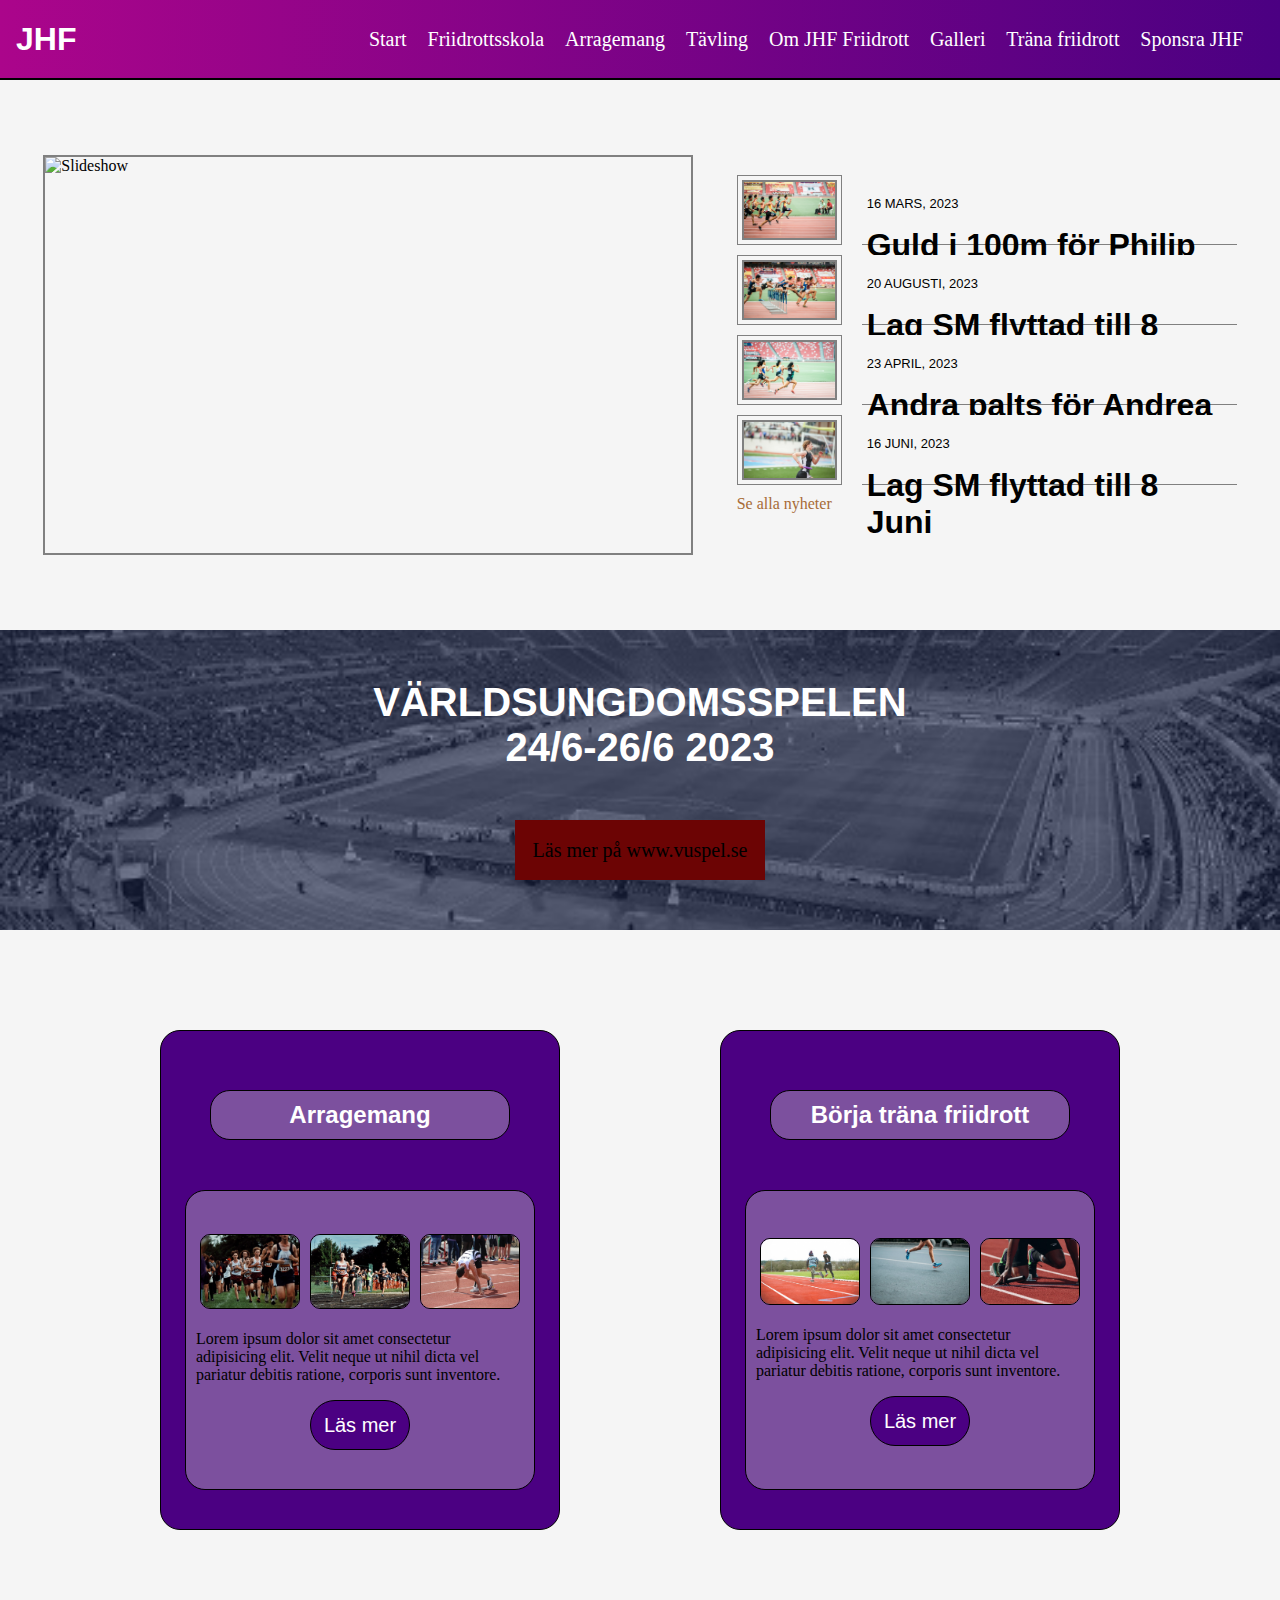
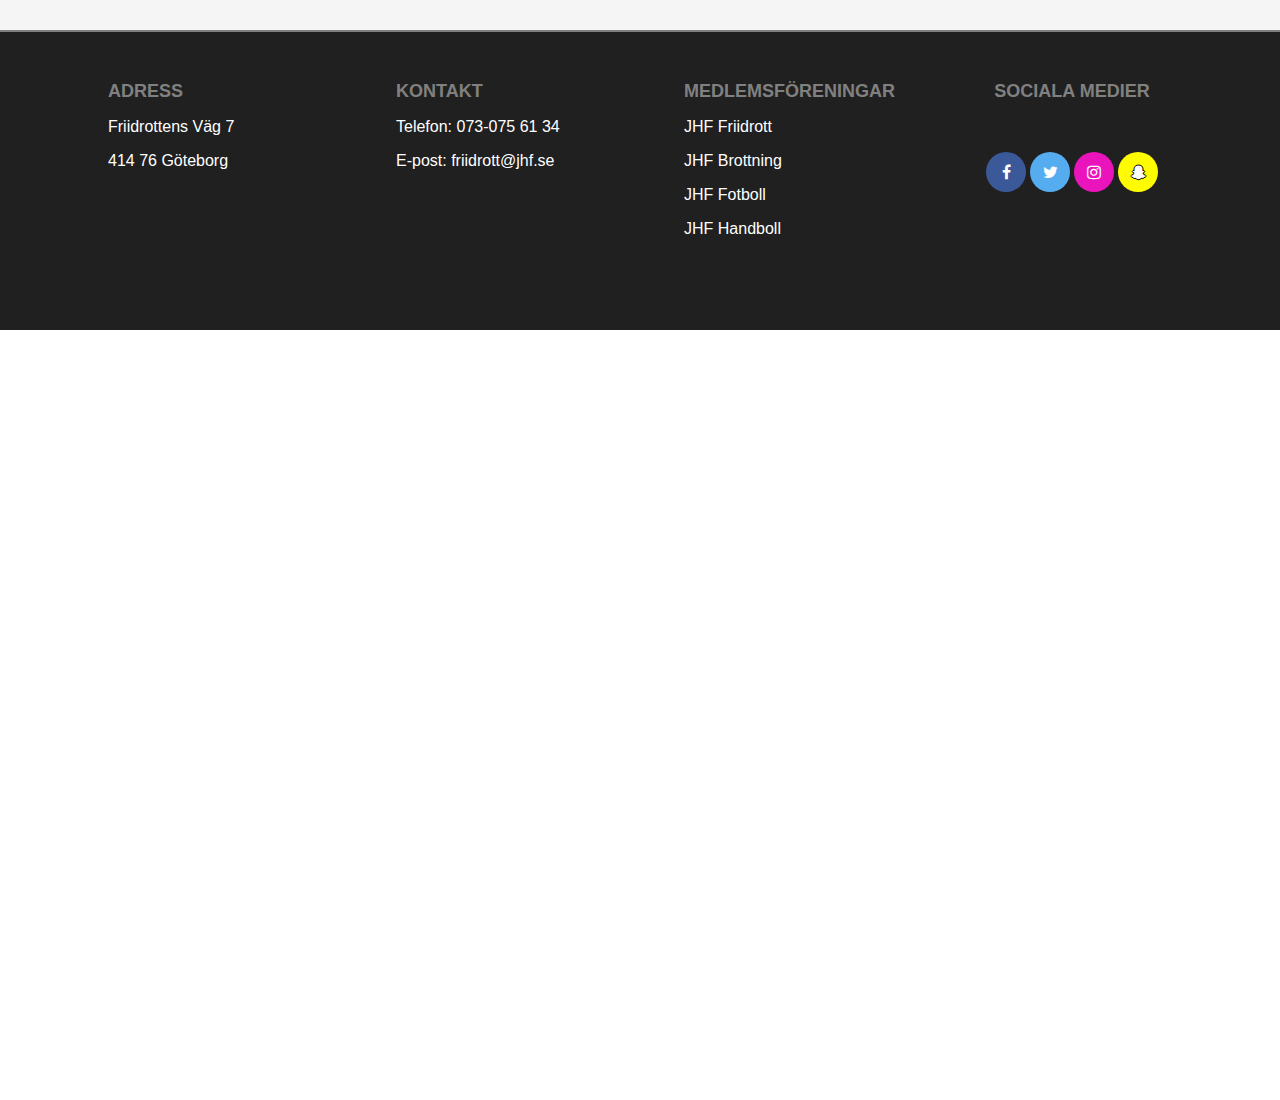
==== commit afd0e18a: "gjort klart alla sidor men finns säkert några fel." ====
--- a/index.html
+++ b/index.html
@@ -17,14 +17,36 @@
             <h1>JHF</h1>
             <section id="links">
                 <a href="index.html">Start</a>
+                <a href="#">Friidrottsskola</a>
                 <a href="#">Arragemang</a>
-                <a href="Events.html">Tävling</a>
+                <a href="tavlingar.html">Tävling</a>
                 <a href="om_oss.html">Om JHF Friidrott</a>
                 <a href="#">Galleri</a>
+                <a href="trana_friidrott.html">Träna friidrott</a>
+                <a href="#">Sponsra JHF</a>
             </section> 
            
         </header>
 
+        <nav>
+            <ul id="nav-links" class="nav_active">
+                <li><a href="index.html">Start</a></li>
+                <li><a href="#">Friidrottsskola</a></li>
+                <li><a href="#">Arragemang</a></li>
+                <li><a href="tavlingar.html">Tävling</a></li>
+                <li><a href="om_oss.html">Om JHF Friidrott</a></li>
+                <li><a href="#">Galleri</a></li>
+                <li><a href="trana_friidrott.html">Träna friidrott</a></li>
+                <li><a href="#">Sponsra</a></li>
+            </ul>
+
+            <div id="burger" class="burger_toggle">
+                <div id="burger_line_1"></div>
+                <div id="burger_line_2"></div>
+                <div id="burger_line_3"></div>
+            </div>
+        </nav>
+
 
 
         <section id="slideshow_news" >
@@ -32,61 +54,55 @@
             <img id="slideshow" alt="Slideshow">
 
             <section id="information_rutor">
+
+                <article class="information_ruta">
+                    <div class="bild_ruta_ring">
+                        <article class="bild_ruta"><img src="img/100m.jpg" alt="100m_bild" id="information_bild"></article>
+                    </div>
+                    <article class="text_ruta">
+                        <div class="information_text">
+                            <p class="datum">16 MARS, 2023</p>
+                            <h1>Guld i 100m för Philip Gustavsson</h1>
+                        </div>
+                    </article>
+                </article>
+
+                <article class="information_ruta">
+                    <div class="bild_ruta_ring">
+                        <article class="bild_ruta"><img src="img/hurdle.jpg" alt="hurdle_bild" id="information_bild"></article>
+                    </div>
+                    <article class="text_ruta">
+                        <div class="information_text">
+                            <p class="datum">20 AUGUSTI, 2023</p>
+                            <h1>Lag SM flyttad till 8 Juni</h1>
+                        </div>
+                    </article>
+                </article>
+
+                <article class="information_ruta">
+                    <div class="bild_ruta_ring">
+                        <article class="bild_ruta"><img src="img/friidrott1.jpg" alt="relay_bild" id="information_bild"></article>
+                    </div>
+                    <article class="text_ruta">
+                        <div class="information_text">
+                            <p class="datum">23 APRIL, 2023</p>
+                            <h1>Andra palts för Andrea Marinkovic</h1>
+                        </div>
+                    </article>
+                </article>
+            
                 <article class="information_ruta">
                     <div class="bild_ruta_ring">
                         <article class="bild_ruta"><img src="img/relay.jpg" alt="relay_bild" id="information_bild"></article>
                     </div>
                     <article class="text_ruta">
                         <div class="information_text">
-                            <p class="datum">16 MARS, 2023</p>
+                            <p class="datum">16 JUNI, 2023</p>
                             <h1>Lag SM flyttad till 8 Juni</h1>
                         </div>
                     </article>
                 </article>
-                <article class="information_ruta">
-                    <div class="bild_ruta_ring">
-                        <article class="bild_ruta"><img src="img/relay.jpg" alt="relay_bild" id="information_bild"></article>
-                    </div>
-                    <article class="text_ruta">
-                        <div class="information_text">
-                            <p class="datum">16 MARS, 2023</p>
-                            <h1>Lag SM flyttad till 8 Juni</h1>
-                        </div>
-                    </article>
-                </article>
-                <article class="information_ruta">
-                    <div class="bild_ruta_ring">
-                        <article class="bild_ruta"><img src="img/relay.jpg" alt="relay_bild" id="information_bild"></article>
-                    </div>
-                    <article class="text_ruta">
-                        <div class="information_text">
-                            <p class="datum">16 MARS, 2023</p>
-                            <h1>Lag SM flyttad till 8 Juni</h1>
-                        </div>
-                    </article>
-                </article>
-                <article class="information_ruta">
-                    <div class="bild_ruta_ring">
-                        <article class="bild_ruta"><img src="img/relay.jpg" alt="relay_bild" id="information_bild"></article>
-                    </div>
-                    <article class="text_ruta">
-                        <div class="information_text">
-                            <p class="datum">16 MARS, 2023</p>
-                            <h1>Lag SM flyttad till 8 Juni</h1>
-                        </div>
-                    </article>
-                </article>
-                <article class="information_ruta">
-                    <div class="bild_ruta_ring">
-                        <article class="bild_ruta"><img src="img/relay.jpg" alt="relay_bild" id="information_bild"></article>
-                    </div>
-                    <article class="text_ruta">
-                        <div class="information_text">
-                            <p class="datum">16 MARS, 2023</p>
-                            <h1>Lag SM flyttad till 8 Juni</h1>
-                        </div>
-                    </article>
-                </article>
+                
                 <article id="news_link_box">
                     <a id="links_news" href="#">Se alla nyheter</a>
                 </article>
@@ -99,7 +115,9 @@
             <article id="friidrott_ruta">
                 <h1 id="friidrott_rubrik">Börja träna friidrott</h1>
                 <section id="bilder_pa_friidrott">
-                    <img src="" alt=""><img src="" alt=""><img src="" alt="">
+                    <section class="bilder">
+                        <img src="img/markus-spiske-rvWW8uZZYxc-unsplash.jpg" class="bilder_pa_friidrott" alt="running"> <img src="img/sporlab-XiZ7pRvCzro-unsplash.jpg" class="bilder_pa_friidrott" alt="running"><img src="img/braden-collum-9HI8UJMSdZA-unsplash.jpg" class="bilder_pa_friidrott" alt="">
+                    </section>
                     <p>Lorem ipsum dolor sit amet consectetur adipisicing elit. Velit neque ut nihil dicta vel pariatur debitis ratione, corporis sunt inventore.</p>
                     <button><p id="button_text">Läs mer</p></button>
                 </section>
@@ -109,8 +127,8 @@
             <article id="arragemang_ruta">
                 <h1 id="arragemang_rubrik">Arragemang</h1>
                 <section id="bilder_pa_arragemang">
-                    <section id="bilder">
-                        <img src="img/leah-hetteberg--9ejBU_FAew-unsplash.jpg" alt="running" class="bilder_pa_arragemang"><img src="img/leah-hetteberg-X-Tmdvp7Ni4-unsplash.jpg" alt="running" class="bilder_pa_arragemang"><img src="img/chris-aR-o_3b760U-unsplash.jpg" alt="running" class="bilder_pa_arragemang">
+                    <section class="bilder">
+                        <img src="img/leah-hetteberg--9ejBU_FAew-unsplash.jpg" alt="running" class="bilder_pa_arragemang"><img src="img/springa.jpg" alt="running" class="bilder_pa_arragemang"><img src="img/chris-aR-o_3b760U-unsplash.jpg" alt="running" class="bilder_pa_arragemang">
                     </section>
                     <p>Lorem ipsum dolor sit amet consectetur adipisicing elit. Velit neque ut nihil dicta vel pariatur debitis ratione, corporis sunt inventore.</p>
                     <button><p id="button_text">Läs mer</p></button>
@@ -129,9 +147,6 @@
             </section>
         </section>
 
-        <section id="sponsorer">
-        
-        </section>
 
         <footer>
             <section id="adress_section">
--- a/css/style.css
+++ b/css/style.css
@@ -2,27 +2,81 @@
 *{
     margin: 0px;
     padding: 0px;
-    max-height: fit-content;
     box-sizing: border-box;
    
 }
 
 #grid_wrapper{
     display: grid;
-    height: 400vh;
     grid-template-columns: 1fr 1fr;
-    grid-template-rows: 80px 550px 850px 300px 500px 300px;
+    grid-template-rows: 80px 800px 200px 1000px 500px;
     grid-template-areas:
-    "he he"
+    "he na"
     "se se"
+    "if if"
     "va va"
-    "if if"
-    "sp sp"
     "fo fo";
 }
 
-h2 {
-    font-size: 18px;
+#links a{
+    font-size: 9px;
+}
+
+#burger div {
+    display: flex;
+    height: 5px;
+    width: 30px;
+    background-color: black;
+    margin: 5px;
+    border-radius: 10px;
+    transition: all 0.5s;
+}
+
+#nav-links {
+    display: flex;
+    flex-direction: column;
+    height: 500px;
+    width: 200px;
+    background-color: rgb(106, 149, 106) ;
+    justify-content: space-around;
+    align-items: center;
+    position: absolute;
+    top: -500px;
+    right: 0px;
+    transition: all 0.5s;
+}
+
+#nav-links li{
+    list-style: none;
+}
+#nav-links a{
+   text-decoration: none;
+   font-size: 1.25rem;
+   letter-spacing: 0.1875rem;
+   color: black;
+   font-family: 'Courier New', Courier, monospace;
+   font-weight: bold;
+}
+
+#burger {
+    margin-right: 40px;
+    cursor: pointer;
+}
+
+.burger_toggle #burger_line_2 {
+    opacity: 0;
+}
+
+.burger_toggle #burger_line_1 {
+    transform: rotate(-45deg) translate(-8px, 6px);  
+}
+
+.burger_toggle #burger_line_3 {
+    transform: rotate(45deg) translate(-8px, -6px);
+}
+
+.nav_active {
+    transform: translateY(580px);
 }
 
 header{
@@ -31,20 +85,13 @@
     background: linear-gradient(90deg, #ab058b, indigo);
     justify-content: space-between;
     align-items: center;
-    border-bottom: solid 2px rgb(0, 0, 0);
     color: #fff;
     padding: 1rem;
 }
 
-
 #background_img {
     width: 100%;
-    height: auto; 
-}
-
-#slideshow {
-    height: 400px;
-    width: 650px;
+    height: 100%; 
 }
 
 #slideshow_news{
@@ -56,39 +103,32 @@
 }
 
 #information_bild{
-    width: 100%;
-    height: auto;
+    width: 80px;
+    height: 60px;
+    border: solid 1px grey;
 }
 
 #information_rutor {
     display: flex;
     align-items: center;
+    justify-content: space-evenly;
+    width: 200px;
+    flex-direction: column;
+}
+
+.bild_ruta_ring  {
+    display: flex;
+    height: 80px;
+    width: 100px;
     justify-content: center;
-    height: 500px;
-    width: 500px;
-    flex-direction: column;
-    
-}
-
-.bild_ruta {
-    height: 60px;
-    width: 95px;
+    align-items: center;
     border: solid 1px grey;
 }
 
-.bild_ruta_ring  {
-    display: flex;
-    height: 70px;
-    width: 105px;
-    justify-content: center;
-    align-items: center;
-    border: solid 1px grey;
-}
-
 .information_ruta {
     display: flex;
-    width: 500px;
-    height: 80px;
+    width: 320px;
+    height: 105px;
     flex-direction: row;
     justify-content: space-between;
     background: whitesmoke;
@@ -100,8 +140,8 @@
 }
 .text_ruta {
     display: flex;
-    height: 70px;
-    width: 375px;
+    height: 80px;
+    width: 200px;
     justify-content: center;
     border-bottom: solid 1px grey;
 }
@@ -110,22 +150,23 @@
     padding: 5px;
     flex-direction: column;
     justify-content: space-between;
-    height: 52px;
-    width: 400px;
+    height: 70px;
+    width: 200px;
 }
 .datum {
     font-size: 13px;
-    font-style: none;
+    text-decoration: none;
     font-family:'Segoe UI', Tahoma, Geneva, Verdana, sans-serif;
 }
 h1 {
     display: flex;
     font-family:'Segoe UI', Tahoma, Geneva, Verdana, sans-serif;
 }
+
 #links {
     display: flex;
     height: 100%;
-    width: 900px;
+    width: 300px;
     font-size: 10px;
     flex-direction: row;
     justify-content: space-evenly;
@@ -142,86 +183,144 @@
     display: flex;
     justify-content: flex-start;
     height: 40px;
-    width: 500px;
+    width: 300px;
 }
 
 #links_news { 
+    text-decoration: none;
+    color: black;
     font-size: 16px;
 }
 #arragemang {
     display: flex;
     grid-area: va;
     background: whitesmoke;
+    align-items: center;
     justify-content: space-evenly;
-    flex-direction: row-reverse;
+    flex-direction: column-reverse;
 }
 
 #friidrott_ruta {
     display: flex;
+    height: auto;
+    background-color: indigo;
+    width: 350px;
     justify-content: space-evenly;
     flex-direction: column;
     align-items: center;
-    height: 500px;
-    width: 400px;
     border: solid 1px black;
     border-radius: 20px;
-    border-bottom: 5px solid black;
+    padding: 10px;
 }
 
 #friidrott_rubrik{
     display: flex;
     align-items: center;
+    background-color: rgb(124, 80, 158);
     justify-content: center;
     font-size: 24px;
+    color: white;
     border: 1px solid black;
-    border-top: 5px solid black;
-    border-right: 5px solid black;
     border-radius: 20px;
     border-radius: 20px;
-    height: 100px;
+    margin: 20px;
+    height: auto;
     width: 300px;
 }
 
 #bilder_pa_friidrott {
-    height: 250px;
+    display: flex;
+    flex-direction: column;
+    align-items: center;
+    justify-content: center;
+    background-color: rgb(124, 80, 158);
+    padding: 10px;
+    height: auto;
     width: 300px;
     border: 1px solid black;
-    border-top: 5px solid black;
-    border-right: 5px solid black;
     border-radius: 20px;
 }
+
+.bilder_pa_friidrott {
+    height: auto;
+    background-color: white;
+    width: 100%;
+    border: black solid 1px;
+    border-radius: 10px;
+    margin: 5px;
+}
+
+.bilder_pa_arragemang{
+    height: auto;
+    background-color: white;
+    width: 100%;
+    border: black solid 1px;
+    border-radius: 10px;
+    margin: 5px;
+}
 #arragemang_ruta {
     display: flex;
+    height: auto;
+    background-color: indigo;
+    width: 350px;
     justify-content: space-evenly;
     flex-direction: column;
     align-items: center;
-    height: 500px;
-    width: 400px;
     border: solid 1px black;
     border-radius: 20px;
-    border-bottom: 5px solid black;
+    padding: 10px;
 }
 
 #arragemang_rubrik{
     display: flex;
     align-items: center;
+    background-color: rgb(124, 80, 158);
     justify-content: center;
     font-size: 24px;
+    color: white;
     border: 1px solid black;
-    border-top: 5px solid black;
-    border-right: 5px solid black;
     border-radius: 20px;
     border-radius: 20px;
-    height: 100px;
-    width: 300px;
+    margin: 20px;
+    height: auto;
+    width: 200px;
+}
+
+button{
+    display: flex;
+    align-items: center;
+    justify-content: center;
+    height: 100%;
+    width: 40%;
+    font-size: 10px;
+    border: solid 1px black;
+    border-radius: 30px;
+    background-color: indigo;
+}
+
+#button_text{
+    font-size: 20px;
+    color: white;
+
+}
+
+.bilder{
+    display: flex;
+    justify-content: center;
+    border: white;
+    width: 90px;
 }
 
 #bilder_pa_arragemang {
-    height: 250px;
+    display: flex;
+    flex-direction: column;
+    align-items: center;
+    justify-content: center;
+    background-color: rgb(124, 80, 158);
+    padding: 10px;
+    height: auto;
     width: 300px;
     border: 1px solid black;
-    border-top: 5px solid black;
-    border-right: 5px solid black;
     border-radius: 20px;
 }
 #friidrott_rubrik{
@@ -247,7 +346,7 @@
 }
 
 .varldmasterskapen_rubrik {
-    font-size: 40px;
+    font-size: 25px;
     font-family:'Segoe UI', Tahoma, Geneva, Verdana, sans-serif;
     color: white;
 }
@@ -256,8 +355,8 @@
     display: flex;
     align-items: center;
     justify-content: center;
-    height: 60px;
-    width: 250px;
+    height: 70px;
+    width: 230px;
     background: rgb(108, 4, 4);
 }
 
@@ -266,63 +365,73 @@
     text-decoration: none;
     color: black;
 }
-#sponsorer {
-    display: flex;
-    grid-area: sp;
-    background: whitesmoke;
-}
 
 footer{
     display: flex;
+    padding: 20px;
     grid-area: fo;
-    flex-direction: row;
-    align-items: center;
-    justify-content: space-evenly;
+    flex-direction: column;
+    align-items: flex-start;
     background: rgb(32, 32, 32);
     border-top: solid 2px grey;
 }
 
+
+#slideshow_news{
+    display: flex;
+    flex-direction: column;
+    justify-content: space-evenly;
+    align-items: center;
+    grid-area: se;
+    background: whitesmoke;
+}
+
+#slideshow {
+    height: 200px;
+    width: 350px;
+    background-image: url('img/hurdle.jpg');
+}
+
 #adress_section {
     display: flex;
-    height: 200px;
+    height: 100px;
     width: 200px;
     justify-content: flex-start;
     flex-direction: column;
 }
 #kontakt_section {
     display: flex;
-    height: 200px;
+    height: 100px;
+    width: 200px;
+    justify-content: space-around;
+    flex-direction: column;
+}
+#mf_section {
+    display: flex;
+    height: 150px;
+    width: 100px;
+    justify-content: flex-start;
+    flex-direction: column;
+
+}
+#sociala_m_section {
+    display: flex;
+    height: 100px;
     width: 200px;
     justify-content: flex-start;
-    flex-direction: column;
-
-}
-#mf_section {
-    display: flex;
-    height: 200px;
-    width: 200px;
-    justify-content: flex-start;
-    flex-direction: column;
-}
-
-#sociala_m_section {
-    display: flex;
-    height: 200px;
-    width: 200px;
-    justify-content: space-evenly;
     flex-direction: row;
     flex-wrap: wrap;
-
 }
 
 .footer_rubrik {
-    font-size: 18px; 
+    font-size: 13px; 
     color: grey;
     font-family:'Segoe UI', Tahoma, Geneva, Verdana, sans-serif;
 }
 
 .text_footer {
-    font-size: 16px;
+    display: flex;
+    font-size: 10px;
     color: white;
     font-family:'Segoe UI', Tahoma, Geneva, Verdana, sans-serif;
 }
@@ -330,16 +439,15 @@
 #logo {
     display: flex;
     width: 200px;
-    height: 150px;
+    padding: 40px;
     justify-content: space-evenly;
-    align-items: flex-end;
 }
 
 .fa {
-    font-size: 30px;
-    padding: 12px;
-    height: 40px;
-    width: 40px;
+    font-size: 15px;
+    padding: 3px;
+    height: 20px;
+    width: 20px;
     text-align: center;
     text-decoration: none;
     border-radius: 50%;
@@ -370,15 +478,13 @@
     text-shadow: -1px 0 black, 0 1px black, 1px 0 black, 0 -1px black;
 }
 
-
-  
 #container{ 
     display: grid;
-    height: 400vh;
+    height: 300vh;
     grid-template-columns: 1fr 1fr;
-    grid-template-rows: 80px 1500px 1180px 300px;
+    grid-template-rows: 80px 1500px 2300px 500px;
     grid-template-areas: 
-    "he he"   
+    "he na"   
     "om om"
     "sa sa"
     "fo fo";
@@ -390,14 +496,13 @@
     background: linear-gradient(90deg, #ab058b, indigo);
     justify-content: flex-end;
     align-items: center;
-    padding-right: 30px;
 }
 
 #Om_oss{ 
     display: flex;
     grid-area: om;
     background: whitesmoke;
-    flex-direction: row;
+    flex-direction: column;
     padding: 30px;
     align-items: center;
     justify-content: space-evenly;
@@ -406,8 +511,8 @@
 
 #text_om_oss { 
     display: flex;
-    width: 500px;
-    height: 1300px;
+    width: 400px;
+    height: 1500px;
     flex-direction: column;
     align-items: flex-start;
     border: solid 1px grey;
@@ -429,7 +534,7 @@
 
 #google_maps {
     height: 900px;
-    width: 500px;
+    width: 400px;
     border: solid 1px grey;
 }
 
@@ -463,10 +568,9 @@
 
 #vi_som_jobbar_har {
     display: flex;
-    height: 1000px;
-    width: 1000px;
+    height: auto;
+    width: 350px;
     border: solid 2px black;
-    padding: 30px;
     justify-content: space-between;
     background-color: white;
     flex-direction: column;
@@ -477,18 +581,18 @@
     display: flex;
     align-items: center;
     justify-content: center;
-    flex-direction: column;
+    flex-direction: row;
     flex-wrap: wrap;
-    width: 800px;
-    height: 600px;
+    width: 350px;
+    height: auto;
 }
 
 #om_jhf {
     display: flex;
     flex-direction: column;
     padding: 10px;
-    height: 500;
-    width: 800px;
+    height: auto;
+    width: 300px;
     border: solid 1px black;
 }
 #Kontakta_oss { 
@@ -499,7 +603,7 @@
 
 .arbetare {
     display: flex;
-    width: 150px;
+    width: 120px;
     height: 250px;
     border: 3px solid #1f2a1f;
     background-color: white;
@@ -527,43 +631,12 @@
     border-top-right-radius: 27px;
 }
 
-header {
-    grid-area: he;
-    background-color: #3a3a3a;
-    color: #fff;
-    padding: 1rem;
-    display: flex;
-    justify-content: space-between;
-    align-items: center;
-}
-  
-header h1 {
-    margin: 0;
-}
-  
-#links {
-    display: flex;
-    align-items: center;
-}
-  
-#links a {
-    color: #fff;
-    text-decoration: none;
-    margin-right: 1rem;
-    font-size: 1.2rem;
-}
-  
-#links a:hover {
-    color: #f1f1f1;
-}
-  
- 
 #event_wrapper {
     display: grid;
     grid-template-columns: 1fr 1fr;
-    grid-template-rows: 80px 800px 300px;
+    grid-template-rows: 80px 900px 500px;
     grid-template-areas: 
-    "he he"
+    "he na"
     "ca ev"
     "fo fo";
 }
@@ -678,75 +751,213 @@
     color: orange;
 }
 
-#galleri_grid {
+nav {
+    display: flex;
+    background-color: indigo;
+    justify-content: flex-end;
+    align-items: center;
+    grid-area: na;
+}
+
+
+#burger div {
+    display: flex;
+    height: 5px;
+    width: 30px;
+    background-color: black;
+    margin: 5px;
+    border-radius: 10px;
+    transition: all 0.5s;
+}
+
+#nav-links {
+    display: flex;
+    flex-direction: column;
+    height: 500px;
+    width: 100%;
+    border-top: solid 2px black;
+    background-color: indigo;
+    justify-content: space-around;
+    align-items: center;
+    position: absolute;
+    top: -500px;
+    right: 0px;
+    transition: all 0.5s;
+}
+
+#links {
+    display: none;
+}
+
+#nav-links li{
+    list-style: none;
+}
+#nav-links a{
+   text-decoration: none;
+   font-size: 30px;
+   color: white;
+   font-family:'Segoe UI', Tahoma, Geneva, Verdana, sans-serif;
+   font-weight: bold;
+}
+
+#burger {
+    margin-right: 40px;
+    cursor: pointer;
+}
+
+.burger_toggle #burger_line_2 {
+    opacity: 0;
+}
+
+.burger_toggle #burger_line_1 {
+    transform: rotate(-45deg) translate(-8px, 6px);  
+}
+
+.burger_toggle #burger_line_3 {
+    transform: rotate(45deg) translate(-8px, -6px);
+}
+
+.nav_active {
+    transform: translateY(580px);
+}
+
+
+#main_wrapper{
     display: grid;
     grid-template-columns: 1fr 1fr;
-    grid-template-rows: 80px 1000px 300px;
-    grid-template-areas: 
-    "he he"
-    "ma ma" 
+    grid-template-rows: 80px 600px 1800px 500px;
+    grid-template-areas:
+    "he na"
+    "tf tf"
+    "ts ts"
     "fo fo";
 }
 
-main {
+#trana_friidrott {
     display: flex;
     justify-content: space-evenly;
-    flex-direction: column;
-    margin: 0 auto;
+    align-items: center;
+    flex-direction: column;
+    background: whitesmoke;
+    grid-area: tf;
+}
+
+#bilder_friidrott {
+    display: flex;
+    align-items: center;
+    justify-content: space-evenly;
+    flex-direction: row;
+    width: 400px;
+}
+.bilden_till_friidrott {
+    border-radius: 20px;
+    width: 175px;
+    height: auto;
+}
+
+#trana_friidrott_text {
+    width: 300px;
+}
+
+#rubrik_trana_friidrott {
+    display: flex;
+    align-items: center;
+    justify-content: center;
+    color: white;
     padding: 20px;
-    grid-area: ma;
-}
-  
-#galleri {
-    text-align: center;
-    font-size: 36px;
-}
-  
-.gallery {
-    display: flex;
-    flex-wrap: wrap;
-    justify-content: space-between;
-}
-  
-.gallery img {
-    width: calc(33.33% - 10px);
-    margin-bottom: 20px;
-}
-  
-#load-more {
-    display: block;
-    margin: 0 auto;
-    padding: 10px 20px;
-    background-color: #555;
-    color: #fff;
-    border: none;
-    border-radius: 4px;
-    font-size: 18px;
-    cursor: pointer;
-}
-  
-#load-more:hover {
-    background-color: #333;
-}
-
-nav {
-    display: none;
-}
-
-@media screen and (max-width: 800px) {
-
-    *{
-        margin: 0px;
-        padding: 0px;
-        max-height: fit-content;
-        box-sizing: border-box;
-       
-    }
-
-    #grid_wrapper{
+    width: 200px;
+    background-color: indigo;
+    border-radius: 20px;
+}
+
+#lank_friidrottskola {
+    display: flex;
+    align-items: center;
+    justify-content: center;
+    flex-direction: column;
+    padding: 20px;
+    width: 350px;
+    background-color: indigo;
+    border-radius: 20px;
+
+}
+
+#lank_till_friidrottskola {
+    text-decoration: none;
+    color: white;
+    font-size: 17px;
+}
+
+
+#tekniklager_friidrottskola {
+    display: flex;
+    justify-content: space-evenly;
+    align-items: center;
+    background: whitesmoke;
+    flex-direction: column;
+    grid-area: ts;
+}
+
+#friidrottsskola_ruta {
+    display: flex;
+    height: auto;
+    background-color: indigo;
+    width: 350px;
+    justify-content: space-evenly;
+    flex-direction: column;
+    align-items: center;
+    border: solid 1px black;
+    border-radius: 20px;
+    padding: 10px;
+}
+
+.ruta_rubrik {
+    display: flex;
+    align-items: center;
+    background-color: rgb(124, 80, 158);
+    justify-content: center;
+    font-size: 24px;
+    border: 1px solid black;
+    border-radius: 20px;
+    border-radius: 20px;
+    margin: 20px;
+    padding: 20px;
+    width: 200px;
+}
+
+.ruta_for_text {
+    display: flex;
+    flex-direction: column;
+    padding: 10px;
+    height: auto;
+    width: 300px;
+    background: rgb(124, 80, 158);
+    border: solid 1px black;
+    border-radius: 20px;
+}
+
+#teknik_ruta {
+    display: flex;
+    height: auto;
+    background-color: indigo;
+    width: 350px;
+    justify-content: space-evenly;
+    flex-direction: column;
+    align-items: center;
+    border: solid 1px black;
+    border-radius: 20px;
+    padding: 10px;
+
+}
+
+
+@media screen and (min-width: 1000px) {
+
+    #grid_wrapper {
         display: grid;
+        height: 300vh;
         grid-template-columns: 1fr 1fr;
-        grid-template-rows: 80px 800px 175px 1000px 500px;
+        grid-template-rows: 80px 550px 300px 700px 300px;
         grid-template-areas:
         "he he"
         "se se"
@@ -754,11 +965,15 @@
         "va va"
         "fo fo";
     }
-
-    #links a{
-        font-size: 9px;
-    }
-
+    
+    h2 {
+        font-size: 25px;
+    }
+    
+    nav {
+        display: none;
+        grid-area: na;
+    }
 
     header{
         display: flex;
@@ -767,16 +982,27 @@
         justify-content: space-between;
         align-items: center;
         border-bottom: solid 2px rgb(0, 0, 0);
-    }
-    
+        color: #fff;
+        padding: 1rem;
+    }
+
+    nav {
+        display: none;
+    }
     #background_img {
         width: 100%;
         height: auto; 
     }
     
+    #slideshow {
+        height: 400px;
+        width: 650px;
+    }
+    
     #slideshow_news{
         display: flex;
         justify-content: space-evenly;
+        flex-direction: row;
         align-items: center;
         grid-area: se;
         background: whitesmoke;
@@ -784,16 +1010,16 @@
     
     #information_bild{
         width: 100%;
-        height: auto;
+        height: 100%;
     }
     
     #information_rutor {
         display: flex;
         align-items: center;
         justify-content: center;
-        height: 400px;
-        width: 400px;
-        flex-direction: column;
+        height: 500px;
+        width: 500px;
+        flex-direction: column;  
     }
     
     .bild_ruta {
@@ -813,8 +1039,8 @@
     
     .information_ruta {
         display: flex;
-        width: 320px;
-        height: 105px;
+        width: 500px;
+        height: 80px;
         flex-direction: row;
         justify-content: space-between;
         background: whitesmoke;
@@ -826,8 +1052,8 @@
     }
     .text_ruta {
         display: flex;
-        height: 80px;
-        width: 200px;
+        height: 70px;
+        width: 375px;
         justify-content: center;
         border-bottom: solid 1px grey;
     }
@@ -836,24 +1062,23 @@
         padding: 5px;
         flex-direction: column;
         justify-content: space-between;
-        height: 70px;
-        width: 200px;
+        height: 10px;
+        width: 400px;
     }
     .datum {
         font-size: 13px;
-        font-style: none;
+        text-decoration: none;
         font-family:'Segoe UI', Tahoma, Geneva, Verdana, sans-serif;
     }
     h1 {
         display: flex;
         font-family:'Segoe UI', Tahoma, Geneva, Verdana, sans-serif;
     }
-
+    
     #links {
         display: flex;
         height: 100%;
-        width: 300px;
-        font-size: 10px;
+        width: 900px;
         flex-direction: row;
         justify-content: space-evenly;
         align-items: center;
@@ -869,10 +1094,12 @@
         display: flex;
         justify-content: flex-start;
         height: 40px;
-        width: 300px;
+        width: 500px;
     }
     
     #links_news { 
+        text-decoration: none;
+        color: rgb(168, 108, 55);
         font-size: 16px;
     }
     #arragemang {
@@ -881,14 +1108,14 @@
         background: whitesmoke;
         align-items: center;
         justify-content: space-evenly;
-        flex-direction: column-reverse;
+        flex-direction: row-reverse;
     }
     
     #friidrott_ruta {
         display: flex;
-        height: auto;
-        background-color: white;
-        width: 350px;
+        height: 500px;
+        background-color: indigo;
+        width: 400px;
         justify-content: space-evenly;
         flex-direction: column;
         align-items: center;
@@ -900,18 +1127,32 @@
     #friidrott_rubrik{
         display: flex;
         align-items: center;
-        background-color: whitesmoke;
+        background-color: rgb(124, 80, 158);
         justify-content: center;
         font-size: 24px;
+        color: white;
         border: 1px solid black;
         border-radius: 20px;
         border-radius: 20px;
         margin: 20px;
-        height: auto;
+        height: 50px;
         width: 300px;
     }
     
     #bilder_pa_friidrott {
+        display: flex;
+        flex-direction: column;
+        align-items: center;
+        justify-content: center;
+        background: rgb(124, 80, 158);
+        padding: 10px;
+        height: 300px;
+        width: 350px;
+        border: 1px solid black;
+        border-radius: 20px;
+    }
+    
+    .bilder_pa_friidrott {
         height: auto;
         background-color: white;
         width: 100%;
@@ -919,7 +1160,7 @@
         border-radius: 10px;
         margin: 5px;
     }
-
+    
     .bilder_pa_arragemang{
         height: auto;
         background-color: white;
@@ -930,9 +1171,9 @@
     }
     #arragemang_ruta {
         display: flex;
-        height: auto;
-        background-color: white;
-        width: 350px;
+        height: 500px;
+        background-color: indigo;
+        width: 400px;
         justify-content: space-evenly;
         flex-direction: column;
         align-items: center;
@@ -944,39 +1185,41 @@
     #arragemang_rubrik{
         display: flex;
         align-items: center;
-        background-color: whitesmoke;
+        background-color: rgb(124, 80, 158);
         justify-content: center;
+        color: white;
         font-size: 24px;
         border: 1px solid black;
         border-radius: 20px;
         border-radius: 20px;
         margin: 20px;
-        height: auto;
-        width: 200px;
-    }
-
+        height: 50px;
+        width: 300px;
+    }
+    
     button{
         display: flex;
         align-items: center;
         justify-content: center;
-        height: 100%;
-        width: 40%;
+        height: 50px;
+        width: 100px;
         font-size: 10px;
         border: solid 1px black;
         border-radius: 30px;
         background-color: indigo;
     }
-
+    
     #button_text{
         font-size: 20px;
         color: white;
-
-    }
-    #bilder{
+    
+    }
+    
+    .bilder{
         display: flex;
         justify-content: center;
         border: white;
-        width: 90px;
+        width: 100px;
     }
     
     #bilder_pa_arragemang {
@@ -984,14 +1227,12 @@
         flex-direction: column;
         align-items: center;
         justify-content: center;
+        background: rgb(124, 80, 158);
         padding: 10px;
-        height: auto;
-        width: 300px;
+        height: 300px;
+        width: 350px;
         border: 1px solid black;
         border-radius: 20px;
-    }
-    #friidrott_rubrik{
-        font-size: 24px;
     }
     
     #varldmasterskapen {
@@ -1013,7 +1254,7 @@
     }
     
     .varldmasterskapen_rubrik {
-        font-size: 25px;
+        font-size: 40px;
         font-family:'Segoe UI', Tahoma, Geneva, Verdana, sans-serif;
         color: white;
     }
@@ -1022,8 +1263,8 @@
         display: flex;
         align-items: center;
         justify-content: center;
-        height: 100px;
-        width: 230px;
+        height: 60px;
+        width: 250px;
         background: rgb(108, 4, 4);
     }
     
@@ -1035,70 +1276,55 @@
     
     footer{
         display: flex;
-        padding: 20px;
         grid-area: fo;
-        flex-direction: column;
-        align-items: flex-start;
+        flex-direction: row;
+        align-items: center;
+        justify-content: space-evenly;
         background: rgb(32, 32, 32);
         border-top: solid 2px grey;
     }
-
-
-    #slideshow_news{
-        display: flex;
-        flex-direction: column;
-        justify-content: space-evenly;
-        align-items: center;
-        grid-area: se;
-        background: whitesmoke;
-    }
-
-    #slideshow {
+    
+    #adress_section {
+        display: flex;
         height: 200px;
-        width: 350px;
-        background-image: url('img/hurdle.jpg');
-    }
-
-    #adress_section {
-        display: flex;
-        height: 100px;
         width: 200px;
         justify-content: flex-start;
         flex-direction: column;
     }
     #kontakt_section {
         display: flex;
-        height: 100px;
-        width: 200px;
-        justify-content: space-around;
-        flex-direction: column;
-    }
-    #mf_section {
-        display: flex;
-        height: 150px;
-        width: 100px;
-        justify-content: flex-start;
-        flex-direction: column;
-    
-    }
-    #sociala_m_section {
-        display: flex;
-        height: 100px;
+        height: 200px;
         width: 200px;
         justify-content: flex-start;
+        flex-direction: column;
+    
+    }
+    #mf_section {
+        display: flex;
+        height: 200px;
+        width: 200px;
+        justify-content: flex-start;
+        flex-direction: column;
+    }
+    
+    #sociala_m_section {
+        display: flex;
+        height: 200px;
+        width: 200px;
+        justify-content: space-evenly;
         flex-direction: row;
         flex-wrap: wrap;
+    
     }
     
     .footer_rubrik {
-        font-size: 13px; 
+        font-size: 18px; 
         color: grey;
         font-family:'Segoe UI', Tahoma, Geneva, Verdana, sans-serif;
     }
     
     .text_footer {
-        display: flex;
-        font-size: 10px;
+        font-size: 16px;
         color: white;
         font-family:'Segoe UI', Tahoma, Geneva, Verdana, sans-serif;
     }
@@ -1107,14 +1333,16 @@
         display: flex;
         width: 200px;
         height: 20px;
+        padding: 10px;
         justify-content: space-evenly;
+        align-items: flex-end;
     }
     
     .fa {
-        font-size: 15px;
-        padding: 3px;
-        height: 20px;
-        width: 20px;
+        font-size: 30px;
+        padding: 12px;
+        height: 40px;
+        width: 40px;
         text-align: center;
         text-decoration: none;
         border-radius: 50%;
@@ -1144,32 +1372,35 @@
         color: white;
         text-shadow: -1px 0 black, 0 1px black, 1px 0 black, 0 -1px black;
     }
-
+    
+    
+      
     #container{ 
         display: grid;
         height: 400vh;
         grid-template-columns: 1fr 1fr;
-        grid-template-rows: 80px 1500px 2000px 700px;
+        grid-template-rows: 80px 1500px 2300px 300px;
         grid-template-areas: 
         "he he"   
         "om om"
         "sa sa"
         "fo fo";
     }
-
+    
     #om_oss_header{ 
         display: flex;
         grid-area: he;
         background: linear-gradient(90deg, #ab058b, indigo);
         justify-content: flex-end;
         align-items: center;
+        padding-right: 30px;
     }
     
     #Om_oss{ 
         display: flex;
         grid-area: om;
         background: whitesmoke;
-        flex-direction: column;
+        flex-direction: row;
         padding: 30px;
         align-items: center;
         justify-content: space-evenly;
@@ -1178,12 +1409,13 @@
     
     #text_om_oss { 
         display: flex;
-        width: 400px;
-        height: 1500px;
+        width: 500px;
+        height: 1300px;
         flex-direction: column;
         align-items: flex-start;
         border: solid 1px grey;
         background-color: white;
+        border-radius: 10px;
         padding: 30px;
         margin: 20px;
         color: black;
@@ -1198,10 +1430,11 @@
     #om_oss_rubrik {
         font-size: 26px;
     }
-   
+    
     #google_maps {
         height: 900px;
-        width: 400px;
+        width: 500px;
+        border-radius: 10px;
         border: solid 1px grey;
     }
     
@@ -1231,35 +1464,42 @@
         flex-direction: column;
         grid-area: sa;
     }
-
+    
     
     #vi_som_jobbar_har {
         display: flex;
-        height: auto;
-        width: 350px;
-        border: solid 2px black;
+        height: 1300px;
+        width: 1000px;
+        border: solid 1px black;
+        border-radius: 10px;
+        padding: 30px;
         justify-content: space-between;
         background-color: white;
         flex-direction: column;
         align-items: center;
     }
     
+    .rubriker {
+        font-size: 30px;
+    }
+    
     #arbetare_rutor {
         display: flex;
         align-items: center;
         justify-content: center;
-        flex-direction: row;
+        flex-direction: column;
         flex-wrap: wrap;
-        width: 350px;
-        height: auto;
+        width: 800px;
+        height: 600px;
     }
     
     #om_jhf {
         display: flex;
         flex-direction: column;
         padding: 10px;
-        height: auto;
-        width: 300px;
+        height: 500px;
+        width: 800px;
+        border-radius: 10px;
         border: solid 1px black;
     }
     #Kontakta_oss { 
@@ -1270,7 +1510,7 @@
     
     .arbetare {
         display: flex;
-        width: 120px;
+        width: 150px;
         height: 250px;
         border: 3px solid #1f2a1f;
         background-color: white;
@@ -1297,11 +1537,42 @@
         border-top-left-radius: 27px;
         border-top-right-radius: 27px;
     }
-
+    
+    header {
+        grid-area: he;
+        background-color: #3a3a3a;
+        color: #fff;
+        padding: 1rem;
+        display: flex;
+        justify-content: space-between;
+        align-items: center;
+    }
+      
+    header h1 {
+        margin: 0;
+    }
+      
+    #links {
+        display: flex;
+        align-items: center;
+    }
+      
+    #links a {
+        color: #fff;
+        text-decoration: none;
+        margin-right: 1rem;
+        font-size: 20px;
+    }
+      
+    #links a:hover {
+        color: #f1f1f1;
+    }
+      
+     
     #event_wrapper {
         display: grid;
         grid-template-columns: 1fr 1fr;
-        grid-template-rows: 80px 900px 700px;
+        grid-template-rows: 80px 800px 300px;
         grid-template-areas: 
         "he he"
         "ca ev"
@@ -1417,6 +1688,202 @@
         align-items: center;
         color: orange;
     }
+    
+    #galleri_grid {
+        display: grid;
+        grid-template-columns: 1fr 1fr;
+        grid-template-rows: 80px 1000px 300px;
+        grid-template-areas: 
+        "he he"
+        "ma ma" 
+        "fo fo";
+    }
+    
+    main {
+        display: flex;
+        justify-content: space-evenly;
+        flex-direction: column;
+        margin: 0 auto;
+        padding: 20px;
+        grid-area: ma;
+    }
+      
+    #galleri {
+        text-align: center;
+        font-size: 36px;
+    }
+      
+    .gallery {
+        display: flex;
+        flex-wrap: wrap;
+        justify-content: space-between;
+    }
+      
+    .gallery img {
+        width: calc(33.33% - 10px);
+        margin-bottom: 20px;
+    }
+      
+    #load-more {
+        display: block;
+        margin: 0 auto;
+        padding: 10px 20px;
+        background-color: #555;
+        color: #fff;
+        border: none;
+        border-radius: 4px;
+        font-size: 18px;
+        cursor: pointer;
+    }
+      
+    #load-more:hover {
+        background-color: #333;
+    }
+    
+    
+    #main_wrapper{
+        display: grid;
+        grid-template-columns: 1fr 1fr;
+        grid-template-rows: 80px 600px 900px 300px;
+        grid-template-areas:
+        "he he"
+        "tf tf"
+        "ts ts"
+        "fo fo";
+    }
+    
+    #trana_friidrott {
+        display: flex;
+        justify-content: space-evenly;
+        align-items: center;
+        flex-direction: column;
+        background: whitesmoke;
+        padding: 20px;
+        grid-area: tf;
+    }
+    
+    #bilder_friidrott {
+        display: flex;
+        align-items: center;
+        justify-content: space-evenly;
+        flex-direction: row;
+        width: 500px;
+    }
+    .bilden_till_friidrott {
+        border-radius: 20px;
+        width: 200px;
+        height: auto;
+    }
+    
+    #trana_friidrott_text {
+        width: 500px;
+    }
+    
+    #rubrik_trana_friidrott {
+        display: flex;
+        align-items: center;
+        justify-content: center;
+        font-size: 30px;
+        color: white;
+        height: 100px;
+        width: 400px;
+        background-color: indigo;
+        border-radius: 20px;
+    }
+    
+    #lank_friidrottskola {
+        display: flex;
+        align-items: center;
+        justify-content: center;
+        flex-direction: column;
+        height: 90px;
+        width: 600px;
+        background-color: indigo;
+        border-radius: 20px;
+    
+    }
+    
+    #lank_till_friidrottskola {
+        font-size: 20px;
+        text-decoration: none;
+        color: white;
+    }
+    
+    
+    #tekniklager_friidrottskola {
+        display: flex;
+        justify-content: space-evenly;
+        align-items: center;
+        background: whitesmoke;
+        flex-direction: row;
+        grid-area: ts;
+    }
+    
+    #friidrottsskola_ruta {
+        display: flex;
+        height: auto;
+        background-color: indigo;
+        width: 500px;
+        height: 800px;
+        justify-content: space-evenly;
+        flex-direction: column;
+        align-items: center;
+        border: solid 1px black;
+        border-radius: 20px;
+      
+    }
+    
+    .ruta_rubrik {
+        display: flex;
+        align-items: center;
+        background-color: rgb(124, 80, 158);
+        justify-content: center;
+        font-size: 24px;
+        border: 1px solid black;
+        border-radius: 20px;
+        border-radius: 20px;
+        margin: 20px;
+        padding: 20px;
+        width: 300px;
+    }
+    
+    .ruta_for_text {
+        display: flex;
+        flex-direction: column;
+        padding: 10px;
+        height: auto;
+        width: 400px;
+        background: rgb(124, 80, 158);
+        border: solid 1px black;
+        border-radius: 20px;
+    }
+    
+    #teknik_ruta {
+        display: flex;
+        height: auto;
+        background-color: indigo;
+        width: 500px;
+        height: 800px;
+        justify-content: space-evenly;
+        flex-direction: column;
+        align-items: center;
+        border: solid 1px black;
+        border-radius: 20px;
+    }
+
+    #nav-links {
+        flex-direction: row;
+        height: 80px;
+        width: 100%;
+        background-color: lightcyan;
+        position: absolute;
+        top: 0px;
+        right: 0px;
+    }
+
+    .nav_active {
+        transform: translateY(0px);
+    }
 
     
 }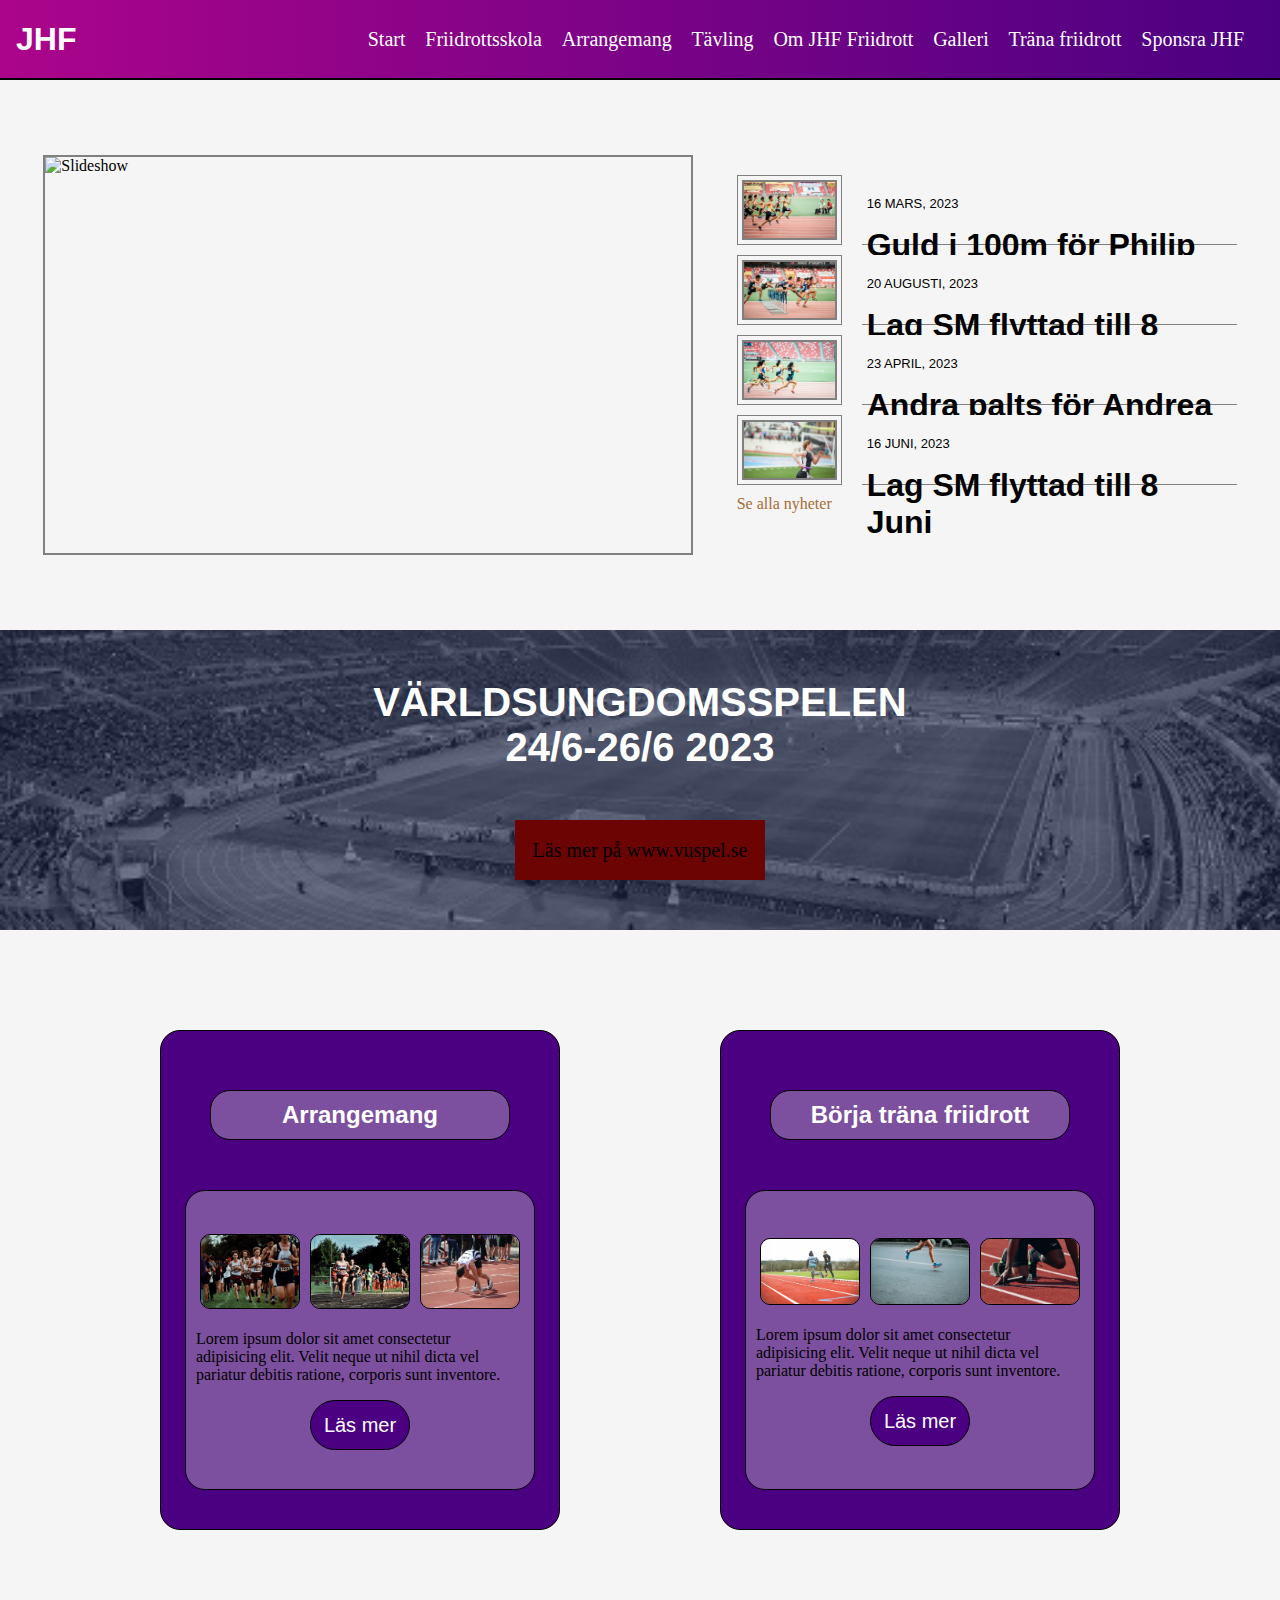
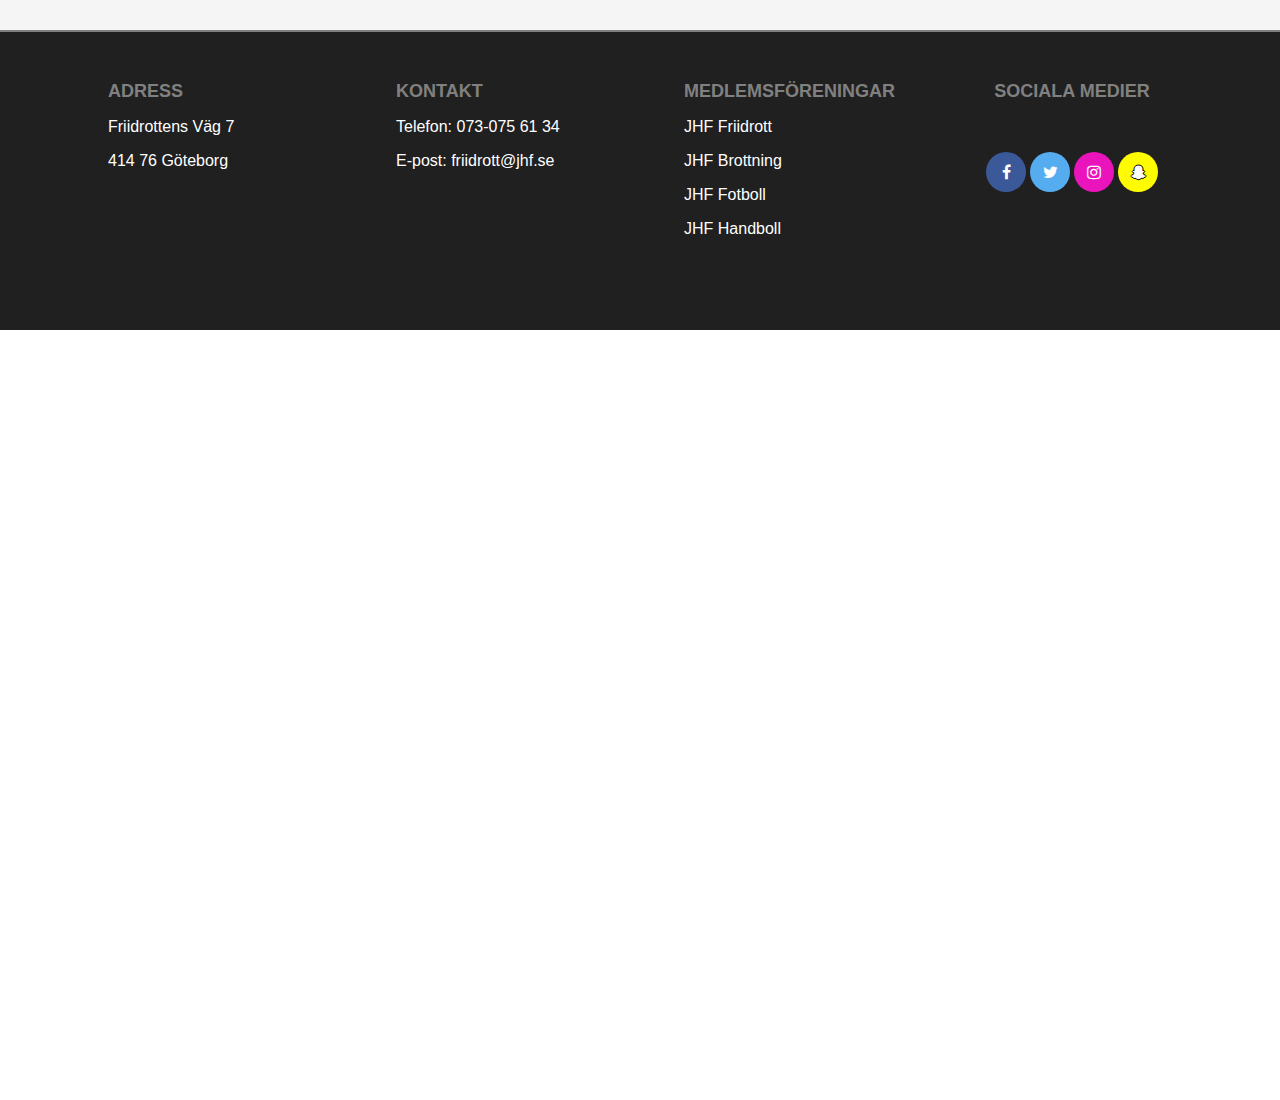
==== commit 5f4f7b0e: "nästan färdig" ====
--- a/index.html
+++ b/index.html
@@ -18,7 +18,7 @@
             <section id="links">
                 <a href="index.html">Start</a>
                 <a href="#">Friidrottsskola</a>
-                <a href="#">Arragemang</a>
+                <a href="#">Arrangemang</a>
                 <a href="tavlingar.html">Tävling</a>
                 <a href="om_oss.html">Om JHF Friidrott</a>
                 <a href="#">Galleri</a>
@@ -32,7 +32,7 @@
             <ul id="nav-links" class="nav_active">
                 <li><a href="index.html">Start</a></li>
                 <li><a href="#">Friidrottsskola</a></li>
-                <li><a href="#">Arragemang</a></li>
+                <li><a href="#">Arrangemang</a></li>
                 <li><a href="tavlingar.html">Tävling</a></li>
                 <li><a href="om_oss.html">Om JHF Friidrott</a></li>
                 <li><a href="#">Galleri</a></li>
@@ -111,12 +111,12 @@
             
         </section>
 
-        <section id="arragemang">
+        <section id="arrangemang">
             <article id="friidrott_ruta">
                 <h1 id="friidrott_rubrik">Börja träna friidrott</h1>
                 <section id="bilder_pa_friidrott">
                     <section class="bilder">
-                        <img src="img/markus-spiske-rvWW8uZZYxc-unsplash.jpg" class="bilder_pa_friidrott" alt="running"> <img src="img/sporlab-XiZ7pRvCzro-unsplash.jpg" class="bilder_pa_friidrott" alt="running"><img src="img/braden-collum-9HI8UJMSdZA-unsplash.jpg" class="bilder_pa_friidrott" alt="">
+                        <img src="img/markus-spiske-rvWW8uZZYxc-unsplash.jpg" class="bilder_pa_friidrott" alt="running"><img src="img/sporlab-XiZ7pRvCzro-unsplash.jpg" class="bilder_pa_friidrott" alt="running"><img src="img/braden-collum-9HI8UJMSdZA-unsplash.jpg" class="bilder_pa_friidrott" alt="">
                     </section>
                     <p>Lorem ipsum dolor sit amet consectetur adipisicing elit. Velit neque ut nihil dicta vel pariatur debitis ratione, corporis sunt inventore.</p>
                     <button><p id="button_text">Läs mer</p></button>
@@ -124,11 +124,11 @@
             
             </article>
            
-            <article id="arragemang_ruta">
-                <h1 id="arragemang_rubrik">Arragemang</h1>
-                <section id="bilder_pa_arragemang">
+            <article id="arrangemang_ruta">
+                <h1 id="arrangemang_rubrik">Arrangemang</h1>
+                <section id="bilder_pa_arrangemang">
                     <section class="bilder">
-                        <img src="img/leah-hetteberg--9ejBU_FAew-unsplash.jpg" alt="running" class="bilder_pa_arragemang"><img src="img/springa.jpg" alt="running" class="bilder_pa_arragemang"><img src="img/chris-aR-o_3b760U-unsplash.jpg" alt="running" class="bilder_pa_arragemang">
+                        <img src="img/leah-hetteberg--9ejBU_FAew-unsplash.jpg" alt="running" class="bilder_pa_arrangemang"><img src="img/springa.jpg" alt="running" class="bilder_pa_arrangemang"><img src="img/chris-aR-o_3b760U-unsplash.jpg" alt="running" class="bilder_pa_arrangemang">
                     </section>
                     <p>Lorem ipsum dolor sit amet consectetur adipisicing elit. Velit neque ut nihil dicta vel pariatur debitis ratione, corporis sunt inventore.</p>
                     <button><p id="button_text">Läs mer</p></button>
--- a/css/style.css
+++ b/css/style.css
@@ -3,6 +3,7 @@
     margin: 0px;
     padding: 0px;
     box-sizing: border-box;
+    
    
 }
 
@@ -191,7 +192,7 @@
     color: black;
     font-size: 16px;
 }
-#arragemang {
+#arrangemang {
     display: flex;
     grid-area: va;
     background: whitesmoke;
@@ -250,7 +251,7 @@
     margin: 5px;
 }
 
-.bilder_pa_arragemang{
+.bilder_pa_arrangemang{
     height: auto;
     background-color: white;
     width: 100%;
@@ -258,7 +259,7 @@
     border-radius: 10px;
     margin: 5px;
 }
-#arragemang_ruta {
+#arrangemang_ruta {
     display: flex;
     height: auto;
     background-color: indigo;
@@ -271,7 +272,7 @@
     padding: 10px;
 }
 
-#arragemang_rubrik{
+#arrangemang_rubrik{
     display: flex;
     align-items: center;
     background-color: rgb(124, 80, 158);
@@ -311,7 +312,7 @@
     width: 90px;
 }
 
-#bilder_pa_arragemang {
+#bilder_pa_arrangemang {
     display: flex;
     flex-direction: column;
     align-items: center;
@@ -515,6 +516,7 @@
     height: 1500px;
     flex-direction: column;
     align-items: flex-start;
+    border-radius: 10px;
     border: solid 1px grey;
     background-color: white;
     padding: 30px;
@@ -535,6 +537,7 @@
 #google_maps {
     height: 900px;
     width: 400px;
+    border-radius: 10px;
     border: solid 1px grey;
 }
 
@@ -571,6 +574,7 @@
     height: auto;
     width: 350px;
     border: solid 2px black;
+    border-radius: 10px;
     justify-content: space-between;
     background-color: white;
     flex-direction: column;
@@ -593,8 +597,10 @@
     padding: 10px;
     height: auto;
     width: 300px;
+    border-radius: 10px;
     border: solid 1px black;
 }
+
 #Kontakta_oss { 
     display: block;
     margin-block-start: 2rem;
@@ -634,10 +640,11 @@
 #event_wrapper {
     display: grid;
     grid-template-columns: 1fr 1fr;
-    grid-template-rows: 80px 900px 500px;
+    grid-template-rows: 80px 500px 900px 500px;
     grid-template-areas: 
     "he na"
-    "ca ev"
+    "ca ca"
+    "ev ev"
     "fo fo";
 }
   
@@ -1102,7 +1109,7 @@
         color: rgb(168, 108, 55);
         font-size: 16px;
     }
-    #arragemang {
+    #arrangemang {
         display: flex;
         grid-area: va;
         background: whitesmoke;
@@ -1161,7 +1168,7 @@
         margin: 5px;
     }
     
-    .bilder_pa_arragemang{
+    .bilder_pa_arrangemang{
         height: auto;
         background-color: white;
         width: 100%;
@@ -1169,7 +1176,7 @@
         border-radius: 10px;
         margin: 5px;
     }
-    #arragemang_ruta {
+    #arrangemang_ruta {
         display: flex;
         height: 500px;
         background-color: indigo;
@@ -1182,7 +1189,7 @@
         padding: 10px;
     }
     
-    #arragemang_rubrik{
+    #arrangemang_rubrik{
         display: flex;
         align-items: center;
         background-color: rgb(124, 80, 158);
@@ -1222,7 +1229,7 @@
         width: 100px;
     }
     
-    #bilder_pa_arragemang {
+    #bilder_pa_arrangemang {
         display: flex;
         flex-direction: column;
         align-items: center;
@@ -1297,7 +1304,6 @@
         width: 200px;
         justify-content: flex-start;
         flex-direction: column;
-    
     }
     #mf_section {
         display: flex;
@@ -1379,7 +1385,7 @@
         display: grid;
         height: 400vh;
         grid-template-columns: 1fr 1fr;
-        grid-template-rows: 80px 1500px 2300px 300px;
+        grid-template-rows: 80px 1500px 1600px 300px;
         grid-template-areas: 
         "he he"   
         "om om"
@@ -1400,7 +1406,7 @@
         display: flex;
         grid-area: om;
         background: whitesmoke;
-        flex-direction: row;
+        flex-direction: row-reverse;
         padding: 30px;
         align-items: center;
         justify-content: space-evenly;
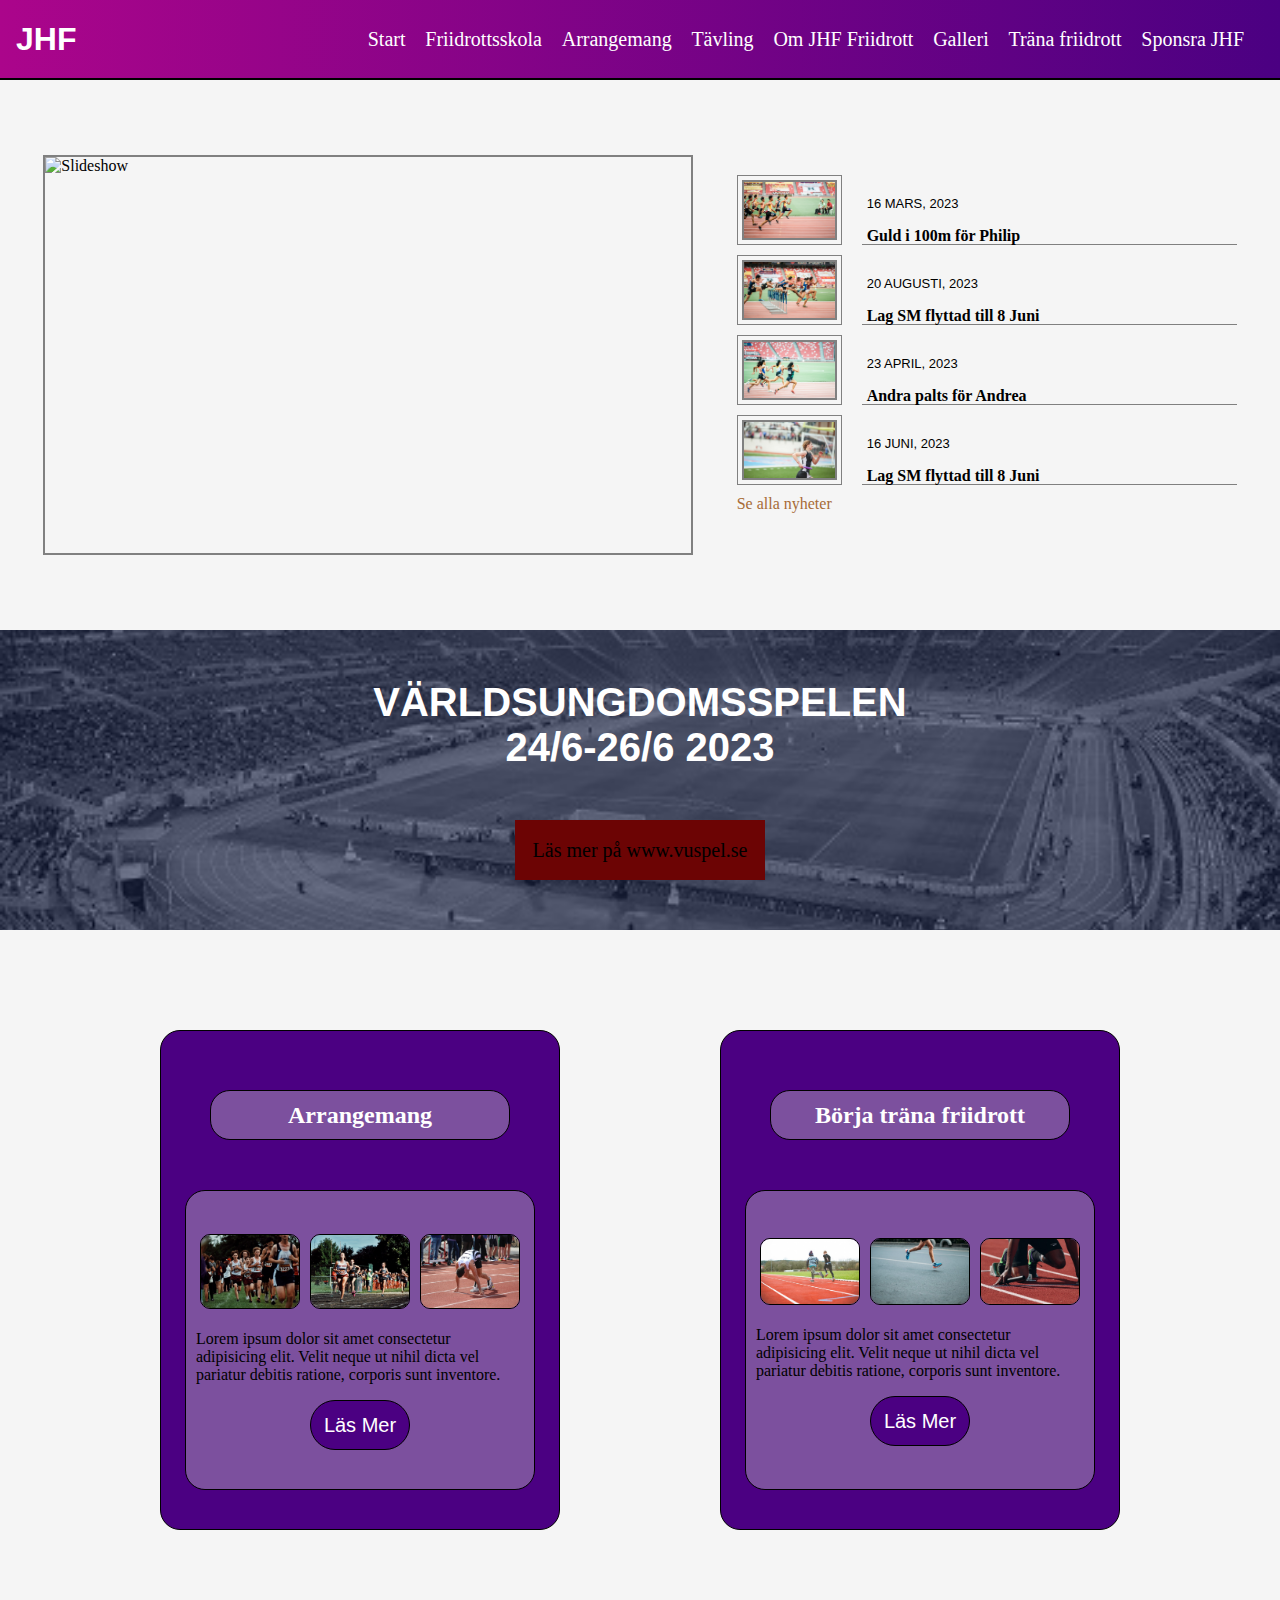
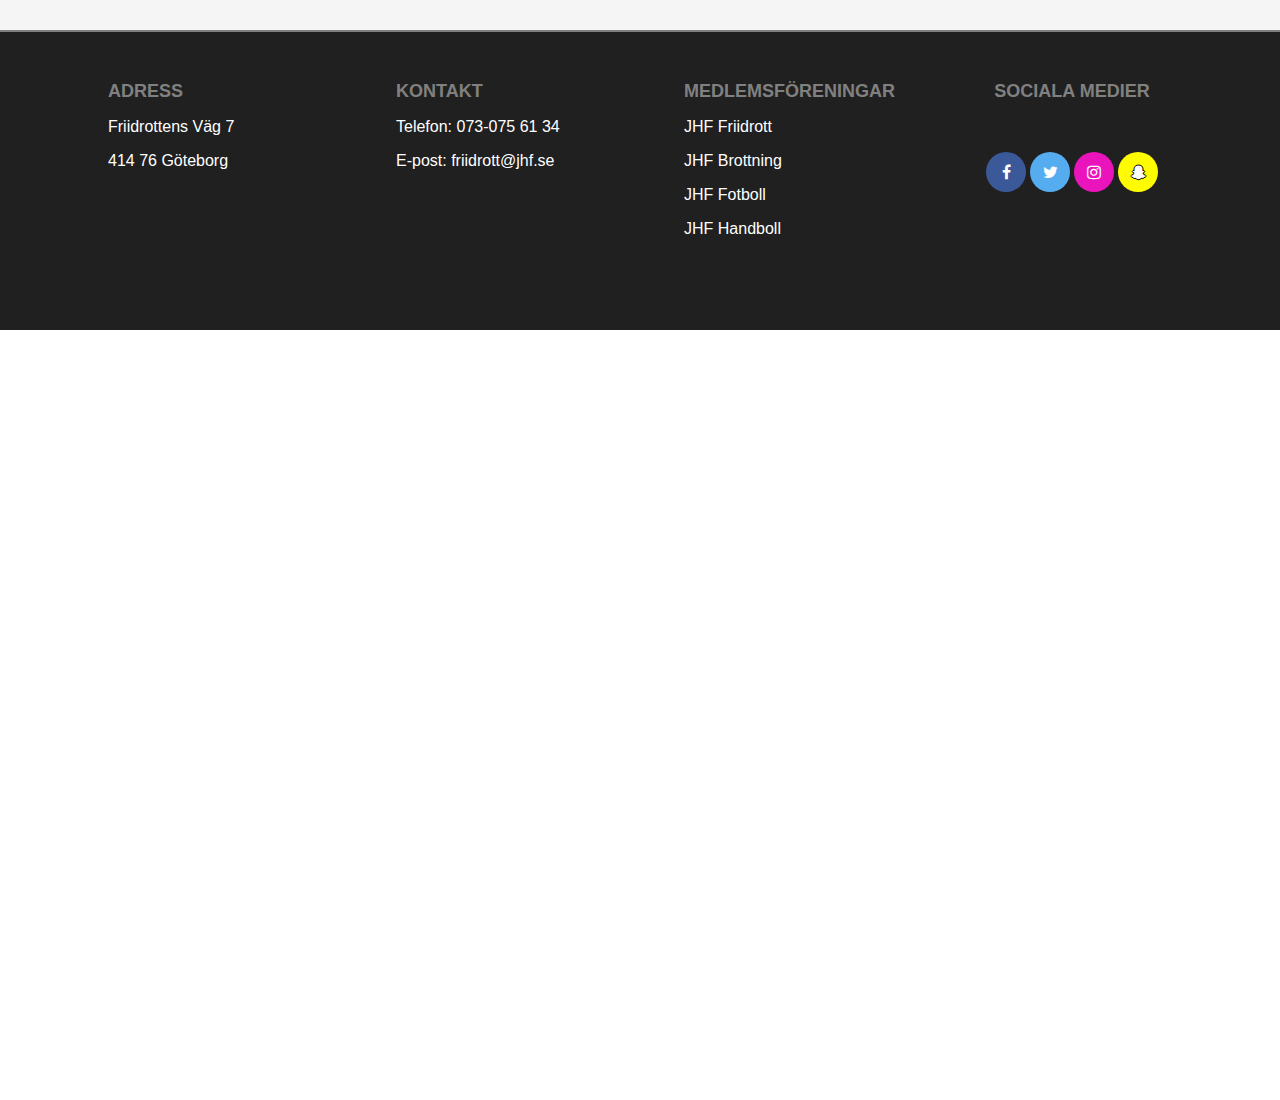
==== commit ceca4409: "Färdig sida" ====
--- a/index.html
+++ b/index.html
@@ -15,7 +15,7 @@
         
         <header>
             <h1>JHF</h1>
-            <section id="links">
+            <div id="links">
                 <a href="index.html">Start</a>
                 <a href="#">Friidrottsskola</a>
                 <a href="#">Arrangemang</a>
@@ -24,7 +24,7 @@
                 <a href="#">Galleri</a>
                 <a href="trana_friidrott.html">Träna friidrott</a>
                 <a href="#">Sponsra JHF</a>
-            </section> 
+            </div> 
            
         </header>
 
@@ -57,48 +57,48 @@
 
                 <article class="information_ruta">
                     <div class="bild_ruta_ring">
-                        <article class="bild_ruta"><img src="img/100m.jpg" alt="100m_bild" id="information_bild"></article>
+                        <article class="bild_ruta"><img src="img/100m.jpg" alt="100m_bild" class="information_bild"></article>
                     </div>
                     <article class="text_ruta">
                         <div class="information_text">
                             <p class="datum">16 MARS, 2023</p>
-                            <h1>Guld i 100m för Philip Gustavsson</h1>
-                        </div>
-                    </article>
-                </article>
-
-                <article class="information_ruta">
-                    <div class="bild_ruta_ring">
-                        <article class="bild_ruta"><img src="img/hurdle.jpg" alt="hurdle_bild" id="information_bild"></article>
+                            <h4>Guld i 100m för Philip</h4>
+                        </div>
+                    </article>
+                </article>
+
+                <article class="information_ruta">
+                    <div class="bild_ruta_ring">
+                        <article class="bild_ruta"><img src="img/hurdle.jpg" alt="hurdle_bild" class="information_bild"></article>
                     </div>
                     <article class="text_ruta">
                         <div class="information_text">
                             <p class="datum">20 AUGUSTI, 2023</p>
-                            <h1>Lag SM flyttad till 8 Juni</h1>
-                        </div>
-                    </article>
-                </article>
-
-                <article class="information_ruta">
-                    <div class="bild_ruta_ring">
-                        <article class="bild_ruta"><img src="img/friidrott1.jpg" alt="relay_bild" id="information_bild"></article>
+                            <h4>Lag SM flyttad till 8 Juni</h4>
+                        </div>
+                    </article>
+                </article>
+
+                <article class="information_ruta">
+                    <div class="bild_ruta_ring">
+                        <article class="bild_ruta"><img src="img/friidrott1.jpg" alt="relay_bild" class="information_bild"></article>
                     </div>
                     <article class="text_ruta">
                         <div class="information_text">
                             <p class="datum">23 APRIL, 2023</p>
-                            <h1>Andra palts för Andrea Marinkovic</h1>
-                        </div>
-                    </article>
-                </article>
-            
-                <article class="information_ruta">
-                    <div class="bild_ruta_ring">
-                        <article class="bild_ruta"><img src="img/relay.jpg" alt="relay_bild" id="information_bild"></article>
+                            <h4>Andra palts för Andrea</h4>
+                        </div>
+                    </article>
+                </article>
+            
+                <article class="information_ruta">
+                    <div class="bild_ruta_ring">
+                        <article class="bild_ruta"><img src="img/relay.jpg" alt="relay_bild" class="information_bild"></article>
                     </div>
                     <article class="text_ruta">
                         <div class="information_text">
                             <p class="datum">16 JUNI, 2023</p>
-                            <h1>Lag SM flyttad till 8 Juni</h1>
+                            <h4>Lag SM flyttad till 8 Juni</h4>
                         </div>
                     </article>
                 </article>
@@ -113,25 +113,25 @@
 
         <section id="arrangemang">
             <article id="friidrott_ruta">
-                <h1 id="friidrott_rubrik">Börja träna friidrott</h1>
+                <h2 id="friidrott_rubrik">Börja träna friidrott</h2>
                 <section id="bilder_pa_friidrott">
                     <section class="bilder">
                         <img src="img/markus-spiske-rvWW8uZZYxc-unsplash.jpg" class="bilder_pa_friidrott" alt="running"><img src="img/sporlab-XiZ7pRvCzro-unsplash.jpg" class="bilder_pa_friidrott" alt="running"><img src="img/braden-collum-9HI8UJMSdZA-unsplash.jpg" class="bilder_pa_friidrott" alt="">
                     </section>
                     <p>Lorem ipsum dolor sit amet consectetur adipisicing elit. Velit neque ut nihil dicta vel pariatur debitis ratione, corporis sunt inventore.</p>
-                    <button><p id="button_text">Läs mer</p></button>
+                    <button class="button_text">Läs Mer</button>
                 </section>
             
             </article>
            
             <article id="arrangemang_ruta">
-                <h1 id="arrangemang_rubrik">Arrangemang</h1>
+                <h2 id="arrangemang_rubrik">Arrangemang</h2>
                 <section id="bilder_pa_arrangemang">
                     <section class="bilder">
                         <img src="img/leah-hetteberg--9ejBU_FAew-unsplash.jpg" alt="running" class="bilder_pa_arrangemang"><img src="img/springa.jpg" alt="running" class="bilder_pa_arrangemang"><img src="img/chris-aR-o_3b760U-unsplash.jpg" alt="running" class="bilder_pa_arrangemang">
                     </section>
                     <p>Lorem ipsum dolor sit amet consectetur adipisicing elit. Velit neque ut nihil dicta vel pariatur debitis ratione, corporis sunt inventore.</p>
-                    <button><p id="button_text">Läs mer</p></button>
+                    <button class="button_text">Läs Mer</button>
                 </section>
             </article>
        
@@ -139,53 +139,53 @@
 
         <section id="varldmasterskapen">
             <section id="varldmasterskapen_text">
-                <h1 class="varldmasterskapen_rubrik">VÄRLDSUNGDOMSSPELEN</h1>
+                <h2 class="varldmasterskapen_rubrik">VÄRLDSUNGDOMSSPELEN</h2>
                 <h2 class="varldmasterskapen_rubrik">24/6-26/6 2023</h2>
             </section>
             <section id="lank_ruta">
-                <a id="lank_varldsungdomspelen" href="//www.vuspel.se">Läs mer på www.vuspel.se</www></a>
+                <a id="lank_varldsungdomspelen" href="//www.vuspel.se">Läs mer på www.vuspel.se</a>
             </section>
         </section>
 
 
         <footer>
             <section id="adress_section">
-                <h1 class="footer_rubrik">ADRESS</h1>
-                <section>
+                <h2 class="footer_rubrik">ADRESS</h2>
+                <div>
                     <p class="text_footer"> Friidrottens Väg 7</p>
                     <p class="text_footer">414 76 Göteborg</p>
                     <p class="text_footer"></p>
-                </section>
+                </div>
                 
             </section>
             <section id="kontakt_section">
-                <h1 class="footer_rubrik">KONTAKT</h1>
-                <section>
+                <h2 class="footer_rubrik">KONTAKT</h2>
+                <div>
                     <p class="text_footer">Telefon: 073-075 61 34</p>
                     <p class="text_footer">E-post: friidrott@jhf.se</p>
-                </section>
+                </div>
                 
     
             </section>
             <section id="mf_section">
-                <h1 class="footer_rubrik">MEDLEMSFÖRENINGAR</h1>
-                <section>
+                <h2 class="footer_rubrik">MEDLEMSFÖRENINGAR</h2>
+                <div>
                     <p class="text_footer">JHF Friidrott</p>
                     <p class="text_footer">JHF Brottning</p>
                     <p class="text_footer">JHF Fotboll</p>
                     <p class="text_footer">JHF Handboll</p>
-                </section>
+                </div>
                 
             </section>
             <section id="sociala_m_section">
-                <h1 class="footer_rubrik">SOCIALA MEDIER</h1>
+                <h2 class="footer_rubrik">SOCIALA MEDIER</h2>
                 <section id="logo">
-                    <section>  
+                    <div>  
                         <a href="#" class="fa fa-facebook"></a>
                         <a href="#" class="fa fa-twitter"></a>
                         <a href="#" class="fa fa-instagram"></a>
                         <a href="#" class="fa fa-snapchat-ghost"></a>
-                    </section>
+                    </div>
                   
                 </section>
             </section>
--- a/css/style.css
+++ b/css/style.css
@@ -103,7 +103,7 @@
     background: whitesmoke;
 }
 
-#information_bild{
+.information_bild{
     width: 80px;
     height: 60px;
     border: solid 1px grey;
@@ -299,10 +299,9 @@
     background-color: indigo;
 }
 
-#button_text{
+.button_text{
     font-size: 20px;
     color: white;
-
 }
 
 .bilder{
@@ -510,6 +509,10 @@
     
 }
 
+.rubriker {
+    font-size: 30px;
+}
+
 #text_om_oss { 
     display: flex;
     width: 400px;
@@ -623,7 +626,7 @@
 #arbetare_text {
     display: flex;
     height: 200px;
-    justify-content: center;
+    justify-content: flex-start;
     flex-direction: column;
     padding: 10px;
     align-items: center;
@@ -840,6 +843,14 @@
     "fo fo";
 }
 
+.avgift_rubrik {
+    color: white;
+}
+
+.tekniklager_friidrottskola_text {
+    color: white;
+}
+
 #trana_friidrott {
     display: flex;
     justify-content: space-evenly;
@@ -924,6 +935,7 @@
     background-color: rgb(124, 80, 158);
     justify-content: center;
     font-size: 24px;
+    color: white;
     border: 1px solid black;
     border-radius: 20px;
     border-radius: 20px;
@@ -1015,7 +1027,7 @@
         background: whitesmoke;
     }
     
-    #information_bild{
+    .information_bild{
         width: 100%;
         height: 100%;
     }
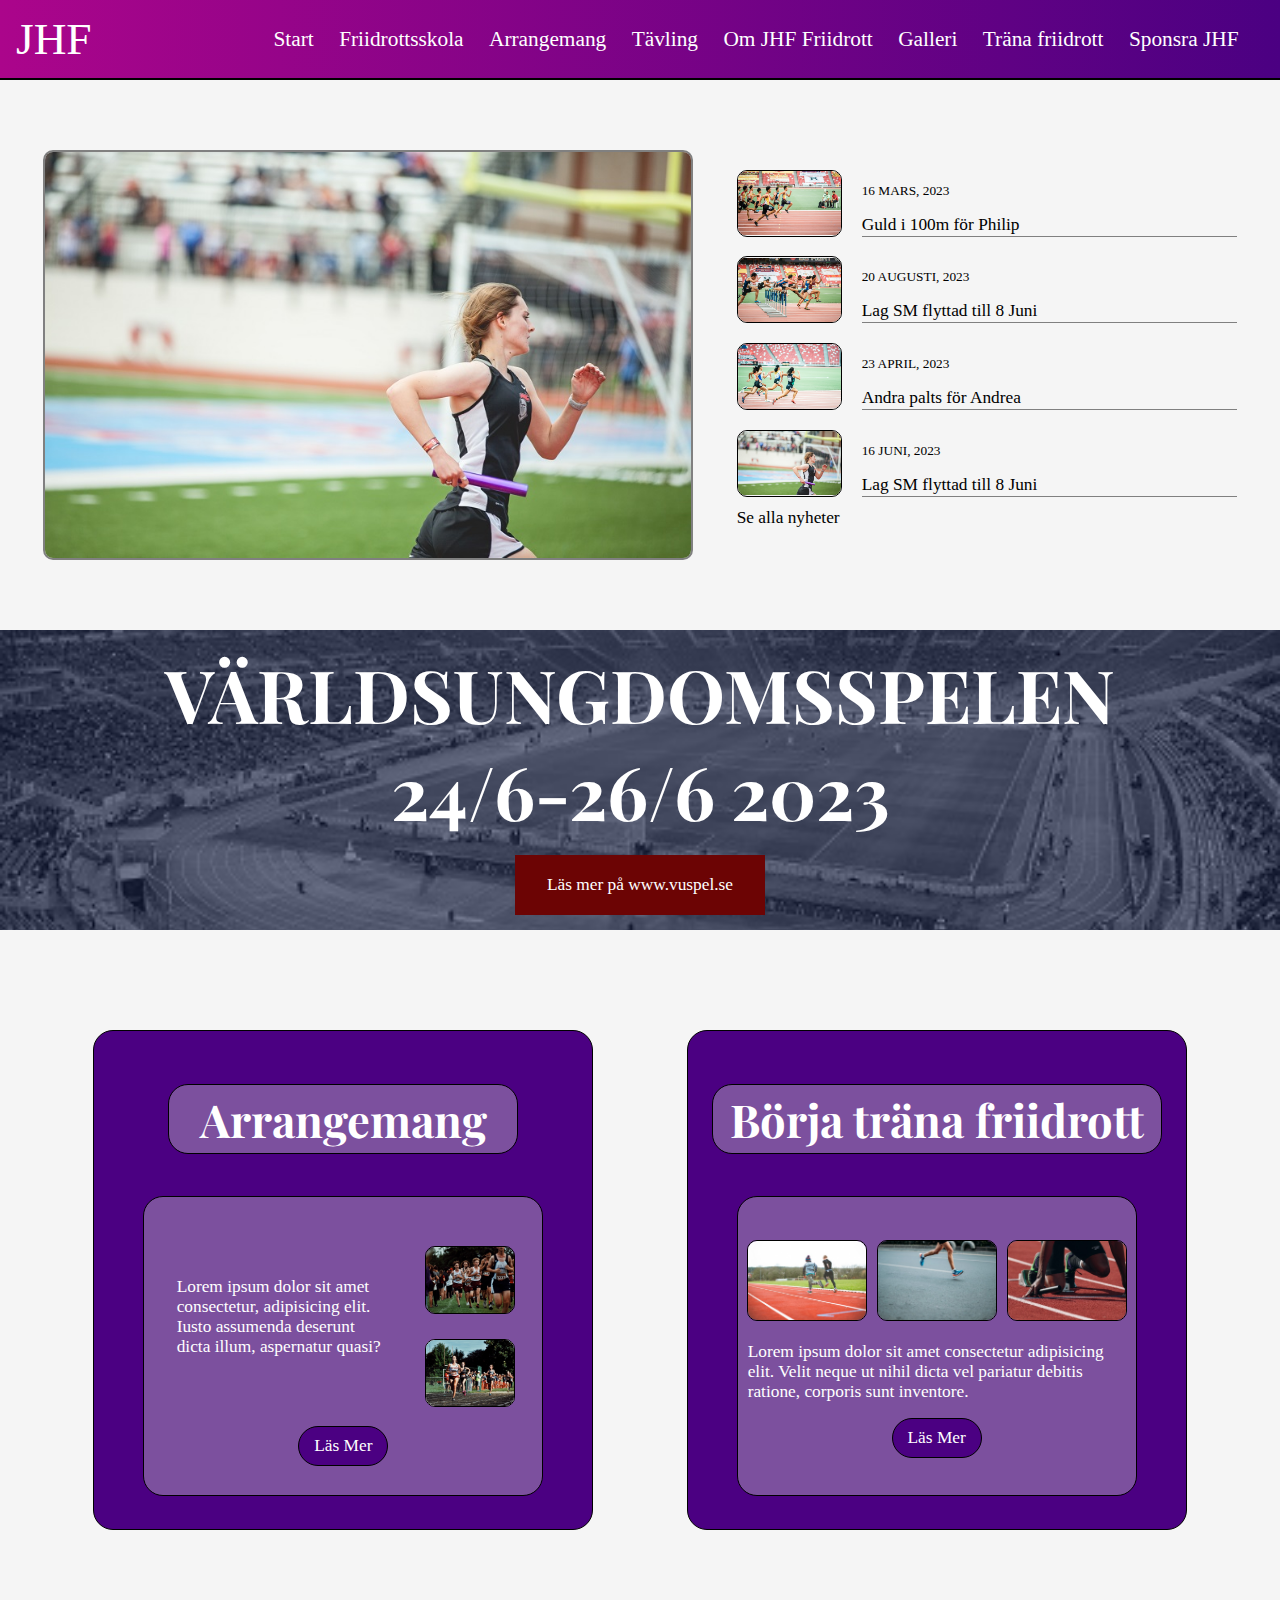
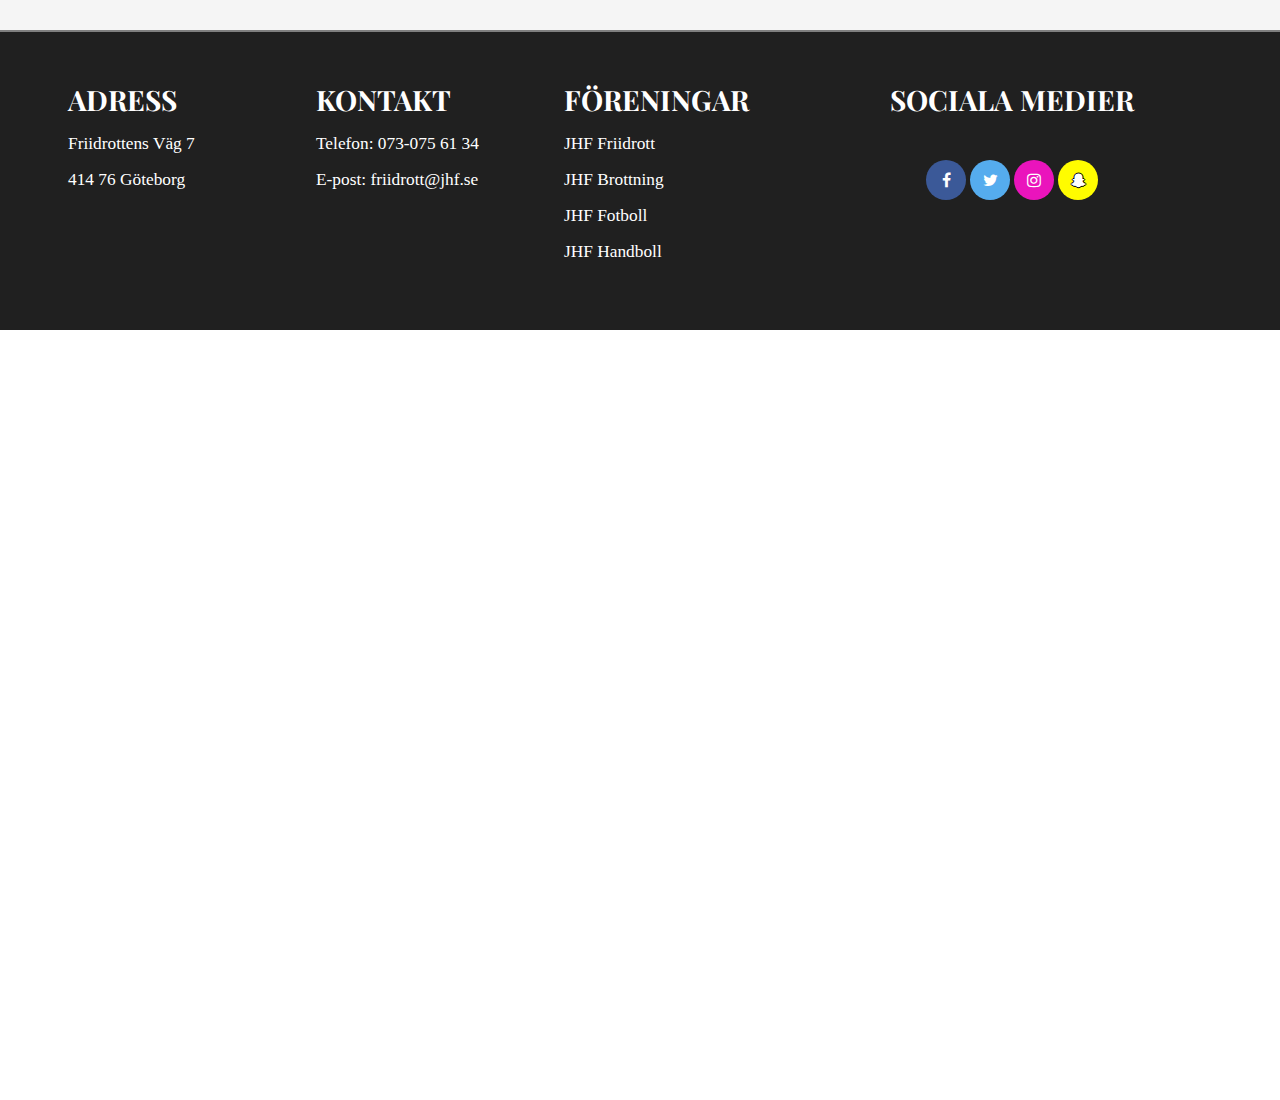
==== commit 670cf062: "Kompletteringar" ====
--- a/index.html
+++ b/index.html
@@ -4,9 +4,13 @@
     <meta charset="UTF-8">
     <meta http-equiv="X-UA-Compatible" content="IE=edge">
     <meta name="viewport" content="width=, initial-scale=1.0">
+    <meta name="description" content="Start sida som innehåller lite av allt">
     <title>JHF</title>
     <link rel="stylesheet" href="css/style.css">
     <link rel="stylesheet" href="https://cdnjs.cloudflare.com/ajax/libs/font-awesome/4.7.0/css/font-awesome.min.css">
+    <link rel="preconnect" href="https://fonts.googleapis.com">
+    <link rel="preconnect" href="https://fonts.gstatic.com" crossorigin>
+    <link href="https://fonts.googleapis.com/css2?family=Playfair+Display&display=swap" rel="stylesheet">
 </head>
 
 
@@ -14,8 +18,8 @@
     <div id="grid_wrapper">
         
         <header>
-            <h1>JHF</h1>
-            <div id="links">
+            <a id="webbsite_logo" href="#">JHF</a>
+            <section id="links">
                 <a href="index.html">Start</a>
                 <a href="#">Friidrottsskola</a>
                 <a href="#">Arrangemang</a>
@@ -24,12 +28,12 @@
                 <a href="#">Galleri</a>
                 <a href="trana_friidrott.html">Träna friidrott</a>
                 <a href="#">Sponsra JHF</a>
-            </div> 
+            </section> 
            
         </header>
 
         <nav>
-            <ul id="nav-links" class="nav_active">
+            <ul id="nav-links">
                 <li><a href="index.html">Start</a></li>
                 <li><a href="#">Friidrottsskola</a></li>
                 <li><a href="#">Arrangemang</a></li>
@@ -40,7 +44,7 @@
                 <li><a href="#">Sponsra</a></li>
             </ul>
 
-            <div id="burger" class="burger_toggle">
+            <div id="burger">
                 <div id="burger_line_1"></div>
                 <div id="burger_line_2"></div>
                 <div id="burger_line_3"></div>
@@ -49,66 +53,79 @@
 
 
 
-        <section id="slideshow_news" >
-            
-            <img id="slideshow" alt="Slideshow">
+        <section id="slideshow_news">
+            
+            <section id="slideshow_area">
+                <img src="img/friidrott1.jpg" id="slideshow" alt="Slideshow">
+            </section>
+          
 
             <section id="information_rutor">
 
                 <article class="information_ruta">
-                    <div class="bild_ruta_ring">
-                        <article class="bild_ruta"><img src="img/100m.jpg" alt="100m_bild" class="information_bild"></article>
-                    </div>
-                    <article class="text_ruta">
-                        <div class="information_text">
+                    <section class="bild_ruta_ring">
+                        <img src="img/100m.jpg" alt="100m_bild" class="information_bild">
+                    </section>
+                    <article class="text_ruta">
+                        <section class="information_text">
                             <p class="datum">16 MARS, 2023</p>
-                            <h4>Guld i 100m för Philip</h4>
-                        </div>
-                    </article>
-                </article>
-
-                <article class="information_ruta">
-                    <div class="bild_ruta_ring">
-                        <article class="bild_ruta"><img src="img/hurdle.jpg" alt="hurdle_bild" class="information_bild"></article>
-                    </div>
-                    <article class="text_ruta">
-                        <div class="information_text">
+                            <a class="links_news" href="#">Guld i 100m för Philip</a>
+                        </section>
+                    </article>
+                </article>
+
+                <article class="information_ruta">
+                    <section class="bild_ruta_ring">
+                        <img src="img/hurdle.jpg" alt="hurdle_bild" class="information_bild">
+                    </section>
+                    <article class="text_ruta">
+                        <section class="information_text">
                             <p class="datum">20 AUGUSTI, 2023</p>
-                            <h4>Lag SM flyttad till 8 Juni</h4>
-                        </div>
-                    </article>
-                </article>
-
-                <article class="information_ruta">
-                    <div class="bild_ruta_ring">
-                        <article class="bild_ruta"><img src="img/friidrott1.jpg" alt="relay_bild" class="information_bild"></article>
-                    </div>
-                    <article class="text_ruta">
-                        <div class="information_text">
+                            <a class="links_news" href="#">Lag SM flyttad till 8 Juni</a>
+                        </section>
+                    </article>
+                </article>
+
+                <article class="information_ruta">
+                    <section class="bild_ruta_ring">
+                       <img src="img/friidrott1.jpg" alt="relay_bild" class="information_bild">
+                    </section>
+                    <article class="text_ruta">
+                        <section class="information_text">
                             <p class="datum">23 APRIL, 2023</p>
-                            <h4>Andra palts för Andrea</h4>
-                        </div>
-                    </article>
-                </article>
-            
-                <article class="information_ruta">
-                    <div class="bild_ruta_ring">
-                        <article class="bild_ruta"><img src="img/relay.jpg" alt="relay_bild" class="information_bild"></article>
-                    </div>
-                    <article class="text_ruta">
-                        <div class="information_text">
+                            <a class="links_news" href="#">Andra palts för Andrea</a>
+                        </section>
+                    </article>
+                </article>
+            
+                <article class="information_ruta">
+                    <section class="bild_ruta_ring">
+                        <img src="img/relay.jpg" alt="relay_bild" class="information_bild">
+                    </section>
+                    <article class="text_ruta">
+                        <section class="information_text">
                             <p class="datum">16 JUNI, 2023</p>
-                            <h4>Lag SM flyttad till 8 Juni</h4>
-                        </div>
+                            <a class="links_news" href="#">Lag SM flyttad till 8 Juni</a>
+                        </section>
                     </article>
                 </article>
                 
                 <article id="news_link_box">
-                    <a id="links_news" href="#">Se alla nyheter</a>
-                </article>
-
-            </section>
-            
+                    <a class="links_news" href="#">Se alla nyheter</a>
+                </article>
+
+            </section>
+            
+        </section>
+
+        <section id="varldmasterskapen">
+            <section id="varldmasterskapen_text">
+                <h1 class="varldmasterskapen_rubrik">VÄRLDSUNGDOMSSPELEN</h1>
+                <h2 class="varldmasterskapen_rubrik">24/6-26/6 2023</h2>
+            </section>
+            <section id="lank_ruta">
+                <a id="lank_varldsungdomspelen" href="//www.vuspel.se">Läs mer på www.vuspel.se</a>
+            </section>
         </section>
 
         <section id="arrangemang">
@@ -118,7 +135,7 @@
                     <section class="bilder">
                         <img src="img/markus-spiske-rvWW8uZZYxc-unsplash.jpg" class="bilder_pa_friidrott" alt="running"><img src="img/sporlab-XiZ7pRvCzro-unsplash.jpg" class="bilder_pa_friidrott" alt="running"><img src="img/braden-collum-9HI8UJMSdZA-unsplash.jpg" class="bilder_pa_friidrott" alt="">
                     </section>
-                    <p>Lorem ipsum dolor sit amet consectetur adipisicing elit. Velit neque ut nihil dicta vel pariatur debitis ratione, corporis sunt inventore.</p>
+                    <p id="arrangemang_text">Lorem ipsum dolor sit amet consectetur adipisicing elit. Velit neque ut nihil dicta vel pariatur debitis ratione, corporis sunt inventore.</p>
                     <button class="button_text">Läs Mer</button>
                 </section>
             
@@ -127,65 +144,59 @@
             <article id="arrangemang_ruta">
                 <h2 id="arrangemang_rubrik">Arrangemang</h2>
                 <section id="bilder_pa_arrangemang">
-                    <section class="bilder">
-                        <img src="img/leah-hetteberg--9ejBU_FAew-unsplash.jpg" alt="running" class="bilder_pa_arrangemang"><img src="img/springa.jpg" alt="running" class="bilder_pa_arrangemang"><img src="img/chris-aR-o_3b760U-unsplash.jpg" alt="running" class="bilder_pa_arrangemang">
-                    </section>
-                    <p>Lorem ipsum dolor sit amet consectetur adipisicing elit. Velit neque ut nihil dicta vel pariatur debitis ratione, corporis sunt inventore.</p>
+                    <section id="arrangemang_text_bild">
+                        <p id="text_a">Lorem ipsum dolor sit amet consectetur, adipisicing elit. Iusto assumenda deserunt dicta illum, aspernatur quasi? </p>
+                        <section id="bilder_arrangemang"><img src="img/leah-hetteberg--9ejBU_FAew-unsplash.jpg" alt="running" class="bilder_pa_arrangemang"><img src="img/springa.jpg" alt="running" class="bilder_pa_arrangemang"></section>
+                    </section>
                     <button class="button_text">Läs Mer</button>
                 </section>
+        
+                
+               
             </article>
        
         </section>
 
-        <section id="varldmasterskapen">
-            <section id="varldmasterskapen_text">
-                <h2 class="varldmasterskapen_rubrik">VÄRLDSUNGDOMSSPELEN</h2>
-                <h2 class="varldmasterskapen_rubrik">24/6-26/6 2023</h2>
-            </section>
-            <section id="lank_ruta">
-                <a id="lank_varldsungdomspelen" href="//www.vuspel.se">Läs mer på www.vuspel.se</a>
-            </section>
-        </section>
 
 
         <footer>
             <section id="adress_section">
                 <h2 class="footer_rubrik">ADRESS</h2>
-                <div>
+                <section>
                     <p class="text_footer"> Friidrottens Väg 7</p>
                     <p class="text_footer">414 76 Göteborg</p>
                     <p class="text_footer"></p>
-                </div>
+                </section>
                 
             </section>
             <section id="kontakt_section">
                 <h2 class="footer_rubrik">KONTAKT</h2>
-                <div>
+                <section>
                     <p class="text_footer">Telefon: 073-075 61 34</p>
                     <p class="text_footer">E-post: friidrott@jhf.se</p>
-                </div>
+                </section>
                 
     
             </section>
             <section id="mf_section">
-                <h2 class="footer_rubrik">MEDLEMSFÖRENINGAR</h2>
-                <div>
+                <h2 class="footer_rubrik">FÖRENINGAR</h2>
+                <section>
                     <p class="text_footer">JHF Friidrott</p>
                     <p class="text_footer">JHF Brottning</p>
                     <p class="text_footer">JHF Fotboll</p>
                     <p class="text_footer">JHF Handboll</p>
-                </div>
+                </section>
                 
             </section>
             <section id="sociala_m_section">
                 <h2 class="footer_rubrik">SOCIALA MEDIER</h2>
                 <section id="logo">
-                    <div>  
+                    <section>  
                         <a href="#" class="fa fa-facebook"></a>
                         <a href="#" class="fa fa-twitter"></a>
                         <a href="#" class="fa fa-instagram"></a>
                         <a href="#" class="fa fa-snapchat-ghost"></a>
-                    </div>
+                    </section>
                   
                 </section>
             </section>
@@ -198,6 +209,5 @@
     <script src="java/script.js"></script>
     <script src="java/hamburger.js"></script>
     
-    
 </body>
 </html>--- a/css/style.css
+++ b/css/style.css
@@ -1,3 +1,9 @@
+
+@font-face {
+    font-family: 'Lato';
+    src: url('fonts/Lato-Regular.ttf') format('truetype');
+}
+
 
 *{
     margin: 0px;
@@ -10,7 +16,7 @@
 #grid_wrapper{
     display: grid;
     grid-template-columns: 1fr 1fr;
-    grid-template-rows: 80px 800px 200px 1000px 500px;
+    grid-template-rows: 80px 800px 200px 1000px 700px;
     grid-template-areas:
     "he na"
     "se se"
@@ -19,15 +25,25 @@
     "fo fo";
 }
 
-#links a{
-    font-size: 9px;
+
+#webbsite_logo {
+    font-size: 34pt;
+    font-family: 'Lato';
+    text-decoration: none;
+    color: white;
+}
+
+
+#links a {
+    font-size: 8pt;
+    font-family: 'Lato';
 }
 
 #burger div {
     display: flex;
     height: 5px;
     width: 30px;
-    background-color: black;
+    background-color: white;
     margin: 5px;
     border-radius: 10px;
     transition: all 0.5s;
@@ -50,12 +66,13 @@
 #nav-links li{
     list-style: none;
 }
+
 #nav-links a{
    text-decoration: none;
-   font-size: 1.25rem;
+   font-family: 'Lato';
+   font-size: 34pt;
    letter-spacing: 0.1875rem;
-   color: black;
-   font-family: 'Courier New', Courier, monospace;
+   color: white;
    font-weight: bold;
 }
 
@@ -90,74 +107,64 @@
     padding: 1rem;
 }
 
-#background_img {
-    width: 100%;
-    height: 100%; 
-}
-
-#slideshow_news{
-    display: flex;
-    justify-content: space-evenly;
-    align-items: center;
-    grid-area: se;
-    background: whitesmoke;
-}
-
 .information_bild{
-    width: 80px;
-    height: 60px;
-    border: solid 1px grey;
+    object-fit: contain;
+    width: 90px;
+    height: auto;
+    border-radius: 10px;
+    border: solid 1px black;
 }
 
 #information_rutor {
     display: flex;
     align-items: center;
-    justify-content: space-evenly;
+    justify-content: space-between;
     width: 200px;
     flex-direction: column;
 }
 
 .bild_ruta_ring  {
     display: flex;
-    height: 80px;
+    height: 65px;
     width: 100px;
     justify-content: center;
-    align-items: center;
-    border: solid 1px grey;
+    padding-top: 3px;
+    align-items: center;
 }
 
 .information_ruta {
     display: flex;
     width: 320px;
-    height: 105px;
+    height: 80px;
     flex-direction: row;
+    align-items: center;
     justify-content: space-between;
     background: whitesmoke;
 }
 
 .information_ruta:hover {
     border: solid 1px black;
+    border-radius: 10px;
     background: white;
 }
 .text_ruta {
     display: flex;
-    height: 80px;
+    height: 65px;
     width: 200px;
     justify-content: center;
-    border-bottom: solid 1px grey;
+    border-bottom: solid 1px black;
 }
 .information_text {
     display: flex;
-    padding: 5px;
     flex-direction: column;
     justify-content: space-between;
-    height: 70px;
+    height: 65px;
     width: 200px;
 }
 .datum {
-    font-size: 13px;
+    font-size: 10pt;
     text-decoration: none;
-    font-family:'Segoe UI', Tahoma, Geneva, Verdana, sans-serif;
+    font-family: 'Lato';
 }
 h1 {
     display: flex;
@@ -168,16 +175,10 @@
     display: flex;
     height: 100%;
     width: 300px;
-    font-size: 10px;
+    font-size: 10pt;
     flex-direction: row;
     justify-content: space-evenly;
     align-items: center;
-}
-
-#slideshow {
-    background:whitesmoke;
-    grid-area: sh;
-    border: solid 2px grey;
 }
 
 #news_link_box {
@@ -187,11 +188,13 @@
     width: 300px;
 }
 
-#links_news { 
+.links_news { 
     text-decoration: none;
+    font-family: 'Lato';
     color: black;
-    font-size: 16px;
-}
+    font-size: 12pt;
+}
+
 #arrangemang {
     display: flex;
     grid-area: va;
@@ -199,6 +202,20 @@
     align-items: center;
     justify-content: space-evenly;
     flex-direction: column-reverse;
+}
+#text_a {
+    display: flex;
+    justify-content: center;
+    align-items: center;
+    height: 150px;
+    width: 210px;
+    font-family: 'Lato';
+    color: white;
+}
+
+#arrangemang_text {
+    font-family: 'Lato';
+    color: white;
 }
 
 #friidrott_ruta {
@@ -219,7 +236,7 @@
     align-items: center;
     background-color: rgb(124, 80, 158);
     justify-content: center;
-    font-size: 24px;
+    font-size: 21pt;
     color: white;
     border: 1px solid black;
     border-radius: 20px;
@@ -259,11 +276,12 @@
     border-radius: 10px;
     margin: 5px;
 }
+
 #arrangemang_ruta {
     display: flex;
     height: auto;
     background-color: indigo;
-    width: 350px;
+    width: 370px;
     justify-content: space-evenly;
     flex-direction: column;
     align-items: center;
@@ -277,31 +295,50 @@
     align-items: center;
     background-color: rgb(124, 80, 158);
     justify-content: center;
-    font-size: 24px;
+    font-size: 21pt;
     color: white;
     border: 1px solid black;
     border-radius: 20px;
     border-radius: 20px;
     margin: 20px;
     height: auto;
-    width: 200px;
+    width: 220px;
 }
 
 button{
     display: flex;
     align-items: center;
     justify-content: center;
-    height: 100%;
-    width: 40%;
-    font-size: 10px;
+    height: 40px;
+    width: 110px;
+    font-size: 10pt;
     border: solid 1px black;
     border-radius: 30px;
     background-color: indigo;
 }
 
 .button_text{
-    font-size: 20px;
+    font-size: 21pt;
     color: white;
+    font-family: 'Lato';
+}
+
+#arrangemang_text_bild {
+    display: flex;
+    justify-content: space-evenly;
+    height: 200px;
+    width: 300px;
+    flex-direction: row;
+    flex-wrap: wrap;
+
+}
+
+#bilder_arrangemang {
+    display: flex;
+    flex-direction: column;
+    justify-content: space-evenly;
+    border: white;
+    width: 90px;
 }
 
 .bilder{
@@ -319,13 +356,11 @@
     background-color: rgb(124, 80, 158);
     padding: 10px;
     height: auto;
-    width: 300px;
+    width: 330px;
     border: 1px solid black;
     border-radius: 20px;
 }
-#friidrott_rubrik{
-    font-size: 24px;
-}
+
 
 #varldmasterskapen {
     display: flex;
@@ -346,8 +381,8 @@
 }
 
 .varldmasterskapen_rubrik {
-    font-size: 25px;
-    font-family:'Segoe UI', Tahoma, Geneva, Verdana, sans-serif;
+    font-size: 21pt;
+    font-family: 'Playfair Display', serif;
     color: white;
 }
 
@@ -361,9 +396,9 @@
 }
 
 #lank_varldsungdomspelen{
-    font-size: 20px;
+    font-size: 15pt;
     text-decoration: none;
-    color: black;
+    color: white;
 }
 
 footer{
@@ -386,29 +421,39 @@
     background: whitesmoke;
 }
 
+#slideshow_area{
+    display: flex;
+    height: 300px;
+    width: 400px;
+    justify-content: center;
+    align-items: center;
+}
+
 #slideshow {
-    height: 200px;
-    width: 350px;
-    background-image: url('img/hurdle.jpg');
+    height: auto;
+    width: 400px;
+    object-fit: contain;
+    border-radius: 10px;
+    border: solid grey 2px;
 }
 
 #adress_section {
     display: flex;
-    height: 100px;
+    height: 130px;
     width: 200px;
     justify-content: flex-start;
     flex-direction: column;
 }
 #kontakt_section {
     display: flex;
-    height: 100px;
+    height: 200px;
     width: 200px;
     justify-content: space-around;
     flex-direction: column;
 }
 #mf_section {
     display: flex;
-    height: 150px;
+    height: 300px;
     width: 100px;
     justify-content: flex-start;
     flex-direction: column;
@@ -416,38 +461,38 @@
 }
 #sociala_m_section {
     display: flex;
-    height: 100px;
-    width: 200px;
+    height: 200px;
+    width:300px;
     justify-content: flex-start;
     flex-direction: row;
     flex-wrap: wrap;
 }
 
 .footer_rubrik {
-    font-size: 13px; 
-    color: grey;
-    font-family:'Segoe UI', Tahoma, Geneva, Verdana, sans-serif;
+    font-size: 18pt; 
+    color: white;
+    font-family:'Playfair Display', serif;
 }
 
 .text_footer {
     display: flex;
-    font-size: 10px;
+    font-size: 13pt;
     color: white;
-    font-family:'Segoe UI', Tahoma, Geneva, Verdana, sans-serif;
+    font-family:'Lato';
 }
 
 #logo {
     display: flex;
-    width: 200px;
+    width: 300px;
     padding: 40px;
     justify-content: space-evenly;
 }
 
 .fa {
     font-size: 15px;
-    padding: 3px;
-    height: 20px;
-    width: 20px;
+    padding: 7px;
+    height: 30px;
+    width: 30px;
     text-align: center;
     text-decoration: none;
     border-radius: 50%;
@@ -482,7 +527,7 @@
     display: grid;
     height: 300vh;
     grid-template-columns: 1fr 1fr;
-    grid-template-rows: 80px 1500px 2300px 500px;
+    grid-template-rows: 80px 1500px 2300px 700px;
     grid-template-areas: 
     "he na"   
     "om om"
@@ -490,6 +535,13 @@
     "fo fo";
 }
 
+
+h2 {
+    font-size: 21pt;
+    font-family: 'Playfair Display', serif; 
+}
+
+
 #om_oss_header{ 
     display: flex;
     grid-area: he;
@@ -509,18 +561,14 @@
     
 }
 
-.rubriker {
-    font-size: 30px;
-}
-
 #text_om_oss { 
     display: flex;
     width: 400px;
-    height: 1500px;
+    height: 1700px;
     flex-direction: column;
     align-items: flex-start;
     border-radius: 10px;
-    border: solid 1px grey;
+    border: solid 1px black;
     background-color: white;
     padding: 30px;
     margin: 20px;
@@ -528,13 +576,25 @@
 }
 
 #person_bild {
-    width: 100%;
-    height: auto;
+    width: 333px;
+    height: 500px;
+    border-radius: 10px;
     border: solid 1px grey;
 }
 
 #om_oss_rubrik {
-    font-size: 26px;
+    font-size: 34pt;
+    font-family: 'Playfair Display', serif;
+}
+
+.om_oss_underrubrik {
+    font-size: 16pt;
+    font-family: 'Playfair Display', serif;
+}
+
+.yrke{
+    font-size: 14pt;
+    font-family: 'Playfair Display', serif;
 }
 
 #google_maps {
@@ -556,12 +616,17 @@
     display: flex;
     justify-content: space-evenly;
     align-items: center;
-    font-family:'Segoe UI', Tahoma, Geneva, Verdana, sans-serif;
+    font-family:'Lato';
     font-size: 1.5rem;
     color: #DEDEDE;
     text-decoration: none;
 }
 
+#rubrik {
+    font-size: 21pt;
+    font-family: 'Playfair Display', serif;
+}
+
 #anstallda_om_oss_text{
     display: flex;
     background-color: whitesmoke;
@@ -575,7 +640,7 @@
 #vi_som_jobbar_har {
     display: flex;
     height: auto;
-    width: 350px;
+    width: 400px;
     border: solid 2px black;
     border-radius: 10px;
     justify-content: space-between;
@@ -612,7 +677,7 @@
 
 .arbetare {
     display: flex;
-    width: 120px;
+    width: 125px;
     height: 250px;
     border: 3px solid #1f2a1f;
     background-color: white;
@@ -632,25 +697,39 @@
     align-items: center;
 }
     
-#bild_anstalld { 
-    height: auto;
-    width: 100%;
-    border-bottom: 3px solid #1f2a1f;
-    border-top-left-radius: 27px;
-    border-top-right-radius: 27px;
+.bild_anstalld { 
+    object-fit: contain;
+    height: 163px;
+    width: 120px;
+    border-bottom: 3px solid black;
+    border-top-left-radius: 7px;
+    border-top-right-radius: 7px;
+}
+
+.namn_arbetare {
+    font-size: 11pt;
+    font-family: 'Lato';
 }
 
 #event_wrapper {
     display: grid;
+    height: 300vh;
     grid-template-columns: 1fr 1fr;
-    grid-template-rows: 80px 500px 900px 500px;
+    grid-template-rows: 80px 900px 500px 600px 300px 700px;
     grid-template-areas: 
     "he na"
+    "ev ev"
     "ca ca"
-    "ev ev"
+    "fu fu"
+    "mf mf"
     "fo fo";
 }
   
+#tavlingar_rubrik {
+    font-size: 34pt;
+    font-family: 'Playfair Display', serif; 
+}
+
 #calendar {
     background-color: #ddd;
     display: flex;
@@ -661,7 +740,7 @@
     grid-area: ca;
 }
   
-#calendar h1 {
+#calendar h2 {
     margin: 0;
     margin-bottom: 1rem;
 }
@@ -670,6 +749,7 @@
     display: grid;
     grid-gap: 0.5rem;
 }
+
 
 .day {
     display: flex;
@@ -701,7 +781,7 @@
     padding: 2rem;
 }
   
-#events h1 {
+#events h2 {
     margin: 0;
     margin-bottom: 2rem;
     text-align: center;
@@ -726,13 +806,11 @@
 #events_list li h2 {
     margin: 0;
     margin-bottom: 0.5rem;
-    font-size: 1.2rem;
 }
   
 #events_list li p {
     margin: 0;
     margin-bottom: 0.5rem;
-    font-size: 1rem;
 }
   
 table{
@@ -748,7 +826,8 @@
 
 th,td {
     font-weight: bold;
-    font-size: 18px;
+    font-family: 'Lato';
+    font-size: 13pt;
 }
 
 tr{
@@ -756,9 +835,86 @@
 }
 
 #rubrik_kalender {
-    font-size: 25px;
-    align-items: center;
-    color: orange;
+    font-size: 21pt;
+    align-items: center;
+    color: black;
+}
+
+#funktionar {
+    grid-area: fu;
+    background-color: #f1f1f1;
+    padding: 2rem;
+}
+
+#funktionar h2 {
+    margin: 0;
+    margin-bottom: 2rem;
+    text-align: center;
+}
+
+#funktionar form {
+    display: grid;
+    grid-template-columns: 1fr;
+    grid-gap: 1rem;
+    max-width: 400px;
+    margin: 0 auto;
+}
+
+#funktionar label {
+    font-weight: bold;
+}
+
+#funktionar input,
+#funktionar textarea {
+    width: 100%;
+    padding: 0.5rem;
+}
+
+#funktionar button {
+    background-color: #3a3a3a;
+    color: #fff;
+    border: none;
+    padding: 0.5rem 1rem;
+    cursor: pointer;
+}
+
+#funktionar button:hover {
+    background-color: #000;
+}
+
+#mer_info {
+    grid-area: mf;
+    background-color: #f1f1f1;
+    padding: 2rem;
+}
+
+#mer_info h2 {
+    margin: 0;
+    margin-bottom: 1rem;
+    text-align: center;
+}
+
+#mer_info p {
+    margin: 0;
+    margin-bottom: 1rem;
+}
+
+#mer_info ul {
+    list-style: none;
+    padding: 0;
+}
+
+#mer_info ul li {
+    margin-bottom: 0.5rem;
+}
+
+#mer_info ul li a {
+    color: #3a3a3a;
+    text-decoration: none;
+}
+
+#mer_info ul li a:hover {
+    text-decoration: underline;
 }
 
 nav {
@@ -770,15 +926,6 @@
 }
 
 
-#burger div {
-    display: flex;
-    height: 5px;
-    width: 30px;
-    background-color: black;
-    margin: 5px;
-    border-radius: 10px;
-    transition: all 0.5s;
-}
 
 #nav-links {
     display: flex;
@@ -802,13 +949,7 @@
 #nav-links li{
     list-style: none;
 }
-#nav-links a{
-   text-decoration: none;
-   font-size: 30px;
-   color: white;
-   font-family:'Segoe UI', Tahoma, Geneva, Verdana, sans-serif;
-   font-weight: bold;
-}
+
 
 #burger {
     margin-right: 40px;
@@ -835,7 +976,7 @@
 #main_wrapper{
     display: grid;
     grid-template-columns: 1fr 1fr;
-    grid-template-rows: 80px 600px 1800px 500px;
+    grid-template-rows: 80px 600px 2000px 700px;
     grid-template-areas:
     "he na"
     "tf tf"
@@ -845,6 +986,8 @@
 
 .avgift_rubrik {
     color: white;
+    font-size: 18pt;
+    font-family: 'Playfair Display';
 }
 
 .tekniklager_friidrottskola_text {
@@ -883,7 +1026,9 @@
     justify-content: center;
     color: white;
     padding: 20px;
-    width: 200px;
+    width: 350px;
+    font-size: 26pt;
+    font-family: 'Playfair Display', serif;
     background-color: indigo;
     border-radius: 20px;
 }
@@ -894,7 +1039,7 @@
     justify-content: center;
     flex-direction: column;
     padding: 20px;
-    width: 350px;
+    width: 280px;
     background-color: indigo;
     border-radius: 20px;
 
@@ -903,7 +1048,7 @@
 #lank_till_friidrottskola {
     text-decoration: none;
     color: white;
-    font-size: 17px;
+    font-size: 17pt;
 }
 
 
@@ -929,12 +1074,18 @@
     padding: 10px;
 }
 
+p {
+    font-family: 'Lato';
+    font-size: 13pt;
+}
+
 .ruta_rubrik {
     display: flex;
     align-items: center;
     background-color: rgb(124, 80, 158);
     justify-content: center;
-    font-size: 24px;
+    font-size: 21pt;
+    font-family: 'Playfair Display', serif;
     color: white;
     border: 1px solid black;
     border-radius: 20px;
@@ -984,9 +1135,17 @@
         "va va"
         "fo fo";
     }
+
+    #webbsite_logo {
+        font-size: 34pt;
+        font-family: 'Lato';
+        text-decoration: none;
+        color: white;
+    }
     
     h2 {
-        font-size: 25px;
+        font-size: 34pt;
+        font-family: 'Playfair Display', serif; 
     }
     
     nav {
@@ -1008,14 +1167,20 @@
     nav {
         display: none;
     }
-    #background_img {
-        width: 100%;
-        height: auto; 
-    }
-    
-    #slideshow {
+    
+    #slideshow_area{
+        display: flex;
         height: 400px;
         width: 650px;
+        justify-content: center;
+        align-items: center;
+    }
+    
+    #slideshow {
+        height: auto;
+        width: 650px;
+        object-fit: contain;
+        border: solid grey 2px;
     }
     
     #slideshow_news{
@@ -1035,17 +1200,12 @@
     #information_rutor {
         display: flex;
         align-items: center;
-        justify-content: center;
-        height: 500px;
+        justify-content: space-evenly;
+        height: 400px;
         width: 500px;
         flex-direction: column;  
     }
-    
-    .bild_ruta {
-        height: 60px;
-        width: 95px;
-        border: solid 1px grey;
-    }
+
     
     .bild_ruta_ring  {
         display: flex;
@@ -1053,7 +1213,6 @@
         width: 105px;
         justify-content: center;
         align-items: center;
-        border: solid 1px grey;
     }
     
     .information_ruta {
@@ -1067,6 +1226,7 @@
     
     .information_ruta:hover {
         border: solid 1px black;
+        border-radius: 10px;
         background: white;
     }
     .text_ruta {
@@ -1078,26 +1238,23 @@
     }
     .information_text {
         display: flex;
-        padding: 5px;
         flex-direction: column;
         justify-content: space-between;
         height: 10px;
         width: 400px;
     }
     .datum {
-        font-size: 13px;
+        font-size: 10pt;
         text-decoration: none;
-        font-family:'Segoe UI', Tahoma, Geneva, Verdana, sans-serif;
-    }
-    h1 {
-        display: flex;
-        font-family:'Segoe UI', Tahoma, Geneva, Verdana, sans-serif;
-    }
-    
+        font-family:'Lato';
+    }
+
+   
+
     #links {
         display: flex;
         height: 100%;
-        width: 900px;
+        width: 1000px;
         flex-direction: row;
         justify-content: space-evenly;
         align-items: center;
@@ -1116,11 +1273,13 @@
         width: 500px;
     }
     
-    #links_news { 
+    .links_news { 
         text-decoration: none;
-        color: rgb(168, 108, 55);
-        font-size: 16px;
-    }
+        font-family: 'Lato';
+        color: black;
+        font-size: 13pt;
+    }
+
     #arrangemang {
         display: flex;
         grid-area: va;
@@ -1134,7 +1293,7 @@
         display: flex;
         height: 500px;
         background-color: indigo;
-        width: 400px;
+        width: 500px;
         justify-content: space-evenly;
         flex-direction: column;
         align-items: center;
@@ -1148,14 +1307,14 @@
         align-items: center;
         background-color: rgb(124, 80, 158);
         justify-content: center;
-        font-size: 24px;
         color: white;
+        font-size: 34pt;
         border: 1px solid black;
         border-radius: 20px;
         border-radius: 20px;
         margin: 20px;
-        height: 50px;
-        width: 300px;
+        height: 70px;
+        width: 450px;
     }
     
     #bilder_pa_friidrott {
@@ -1166,11 +1325,21 @@
         background: rgb(124, 80, 158);
         padding: 10px;
         height: 300px;
-        width: 350px;
+        width: 400px;
         border: 1px solid black;
         border-radius: 20px;
     }
     
+    #arrangemang_text_bild {
+        display: flex;
+        justify-content: space-evenly;
+        height: 200px;
+        width: 400px;
+        flex-direction: row;
+        flex-wrap: wrap;
+    
+    }
+
     .bilder_pa_friidrott {
         height: auto;
         background-color: white;
@@ -1188,11 +1357,12 @@
         border-radius: 10px;
         margin: 5px;
     }
+
     #arrangemang_ruta {
         display: flex;
         height: 500px;
         background-color: indigo;
-        width: 400px;
+        width: 500px;
         justify-content: space-evenly;
         flex-direction: column;
         align-items: center;
@@ -1200,6 +1370,12 @@
         border-radius: 20px;
         padding: 10px;
     }
+
+    .arrangemang_text {
+        font-family: 'Lato';
+        color: white;
+        font-size: 13pt;
+    }
     
     #arrangemang_rubrik{
         display: flex;
@@ -1207,40 +1383,56 @@
         background-color: rgb(124, 80, 158);
         justify-content: center;
         color: white;
-        font-size: 24px;
+        font-size: 34pt;
         border: 1px solid black;
         border-radius: 20px;
         border-radius: 20px;
         margin: 20px;
-        height: 50px;
-        width: 300px;
+        height: 70px;
+        width: 350px;
     }
     
     button{
         display: flex;
         align-items: center;
         justify-content: center;
-        height: 50px;
-        width: 100px;
-        font-size: 10px;
+        height: 40px;
+        width: 90px;
+        font-size: 10pt;
         border: solid 1px black;
         border-radius: 30px;
         background-color: indigo;
     }
     
-    #button_text{
-        font-size: 20px;
+    .button_text{
+        font-size: 13pt;
         color: white;
-    
     }
     
     .bilder{
         display: flex;
         justify-content: center;
         border: white;
-        width: 100px;
-    }
-    
+        width: 120px;
+    }
+
+    #text_a {
+        display: flex;
+        justify-content: center;
+        align-items: center;
+        height: 150px;
+        width: 210px;
+        font-family: 'Lato';
+        color: white;
+    }
+    
+    #bilder_arrangemang {
+        display: flex;
+        flex-direction: column;
+        justify-content: space-evenly;
+        border: white;
+        width: 90px;
+    }
     #bilder_pa_arrangemang {
         display: flex;
         flex-direction: column;
@@ -1249,7 +1441,7 @@
         background: rgb(124, 80, 158);
         padding: 10px;
         height: 300px;
-        width: 350px;
+        width: 400px;
         border: 1px solid black;
         border-radius: 20px;
     }
@@ -1273,8 +1465,8 @@
     }
     
     .varldmasterskapen_rubrik {
-        font-size: 40px;
-        font-family:'Segoe UI', Tahoma, Geneva, Verdana, sans-serif;
+        font-size: 55pt;
+        font-family:'Playfair Display', serif;
         color: white;
     }
     
@@ -1288,9 +1480,10 @@
     }
     
     #lank_varldsungdomspelen{
-        font-size: 20px;
+        font-size: 13pt;
         text-decoration: none;
-        color: black;
+        font-family: 'Lato';
+        color: white;
     }
     
     footer{
@@ -1328,7 +1521,7 @@
     #sociala_m_section {
         display: flex;
         height: 200px;
-        width: 200px;
+        width: 400px;
         justify-content: space-evenly;
         flex-direction: row;
         flex-wrap: wrap;
@@ -1336,15 +1529,15 @@
     }
     
     .footer_rubrik {
-        font-size: 18px; 
-        color: grey;
-        font-family:'Segoe UI', Tahoma, Geneva, Verdana, sans-serif;
+        font-size: 21pt; 
+        color: white;
+        font-family: 'Playfair Display', serif;
     }
     
     .text_footer {
-        font-size: 16px;
+        font-size: 13pt;
         color: white;
-        font-family:'Segoe UI', Tahoma, Geneva, Verdana, sans-serif;
+        font-family: 'Lato';
     }
     
     #logo {
@@ -1397,14 +1590,14 @@
         display: grid;
         height: 400vh;
         grid-template-columns: 1fr 1fr;
-        grid-template-rows: 80px 1500px 1600px 300px;
+        grid-template-rows: 80px 1800px 1600px 300px;
         grid-template-areas: 
         "he he"   
         "om om"
         "sa sa"
         "fo fo";
     }
-    
+
     #om_oss_header{ 
         display: flex;
         grid-area: he;
@@ -1427,8 +1620,8 @@
     
     #text_om_oss { 
         display: flex;
-        width: 500px;
-        height: 1300px;
+        width: 600px;
+        height: 1700px;
         flex-direction: column;
         align-items: flex-start;
         border: solid 1px grey;
@@ -1440,18 +1633,20 @@
     }
     
     #person_bild {
-        width: 100%;
-        height: auto;
+        width: 540px;
+        height: 900px;
+        border-radius: 10px;
         border: solid 1px grey;
     }
     
     #om_oss_rubrik {
-        font-size: 26px;
+        font-size: 55pt;
+        font-family: 'Playfair Display', serif; 
     }
     
     #google_maps {
         height: 900px;
-        width: 500px;
+        width: 400px;
         border-radius: 10px;
         border: solid 1px grey;
     }
@@ -1468,7 +1663,7 @@
         display: flex;
         justify-content: space-evenly;
         align-items: center;
-        font-family:'Segoe UI', Tahoma, Geneva, Verdana, sans-serif;
+        font-family:'Lato';
         font-size: 1.5rem;
         color: #DEDEDE;
         text-decoration: none;
@@ -1486,8 +1681,8 @@
     
     #vi_som_jobbar_har {
         display: flex;
-        height: 1300px;
-        width: 1000px;
+        height: 1500px;
+        width: 800px;
         border: solid 1px black;
         border-radius: 10px;
         padding: 30px;
@@ -1497,8 +1692,19 @@
         align-items: center;
     }
     
-    .rubriker {
-        font-size: 30px;
+    #rubrik {
+        font-size: 34pt;
+        font-family: 'Playfair Display', serif;
+    }
+
+    .om_oss_underrubrik {
+        font-size: 21pt;
+        font-family: 'Playfair Display', serif;
+    }
+
+    .yrke {
+        font-size: 21pt;
+        font-family: 'Playfair Display', serif;
     }
     
     #arbetare_rutor {
@@ -1507,16 +1713,16 @@
         justify-content: center;
         flex-direction: column;
         flex-wrap: wrap;
-        width: 800px;
+        width: 500px;
+        height: 650px;
+    }
+    
+    #om_jhf {
+        display: flex;
+        flex-direction: column;
+        padding: 10px;
         height: 600px;
-    }
-    
-    #om_jhf {
-        display: flex;
-        flex-direction: column;
-        padding: 10px;
-        height: 500px;
-        width: 800px;
+        width: 600px;
         border-radius: 10px;
         border: solid 1px black;
     }
@@ -1528,32 +1734,33 @@
     
     .arbetare {
         display: flex;
-        width: 150px;
-        height: 250px;
+        width: 170px;
+        height: 300px;
         border: 3px solid #1f2a1f;
         background-color: white;
         flex-direction: column ;
         align-items: center;
         justify-content: flex-start;
-        margin: 20px; 
+        margin: 10px; 
         border-radius: 10px;
     }
     
     #arbetare_text {
         display: flex;
-        height: 200px;
+        height: 150px;
         justify-content: center;
+        align-items: center;
         flex-direction: column;
         padding: 10px;
         align-items: center;
     }
         
-    #bild_anstalld { 
-        height: auto;
-        width: 100%;
+    .bild_anstalld { 
+        height: 222px;
+        width: 167px;
         border-bottom: 3px solid #1f2a1f;
-        border-top-left-radius: 27px;
-        border-top-right-radius: 27px;
+        border-top-left-radius: 7px;
+        border-top-right-radius: 7px;
     }
     
     header {
@@ -1566,10 +1773,6 @@
         align-items: center;
     }
       
-    header h1 {
-        margin: 0;
-    }
-      
     #links {
         display: flex;
         align-items: center;
@@ -1579,7 +1782,7 @@
         color: #fff;
         text-decoration: none;
         margin-right: 1rem;
-        font-size: 20px;
+        font-size: 16pt;
     }
       
     #links a:hover {
@@ -1590,11 +1793,18 @@
     #event_wrapper {
         display: grid;
         grid-template-columns: 1fr 1fr;
-        grid-template-rows: 80px 800px 300px;
+        grid-template-rows: 80px 800px 600px 300px 300px;
         grid-template-areas: 
         "he he"
         "ca ev"
+        "fu fu"
+        "mf mf"
         "fo fo";
+    }
+
+    #tavlingar_rubrik {
+        font-size: 34pt;
+        font-family: 'Playfair Display', serif; 
     }
       
     #calendar {
@@ -1607,7 +1817,7 @@
         grid-area: ca;
     }
       
-    #calendar h1 {
+    #calendar h2 {
         margin: 0;
         margin-bottom: 1rem;
     }
@@ -1615,6 +1825,11 @@
     #calendar_container {
         display: grid;
         grid-gap: 0.5rem;
+    }
+
+    p {
+        font-family: 'Lato';
+        font-size: 13pt;
     }
     
     .day {
@@ -1647,7 +1862,7 @@
         padding: 2rem;
     }
       
-    #events h1 {
+    #events h2 {
         margin: 0;
         margin-bottom: 2rem;
         text-align: center;
@@ -1661,6 +1876,10 @@
         grid-gap: 2rem;
         margin: 0 auto;
     }
+
+    #events_list li:hover {
+        background-color: gray;
+    }
       
     #events_list li {
         background-color: #fff;
@@ -1672,13 +1891,13 @@
     #events_list li h2 {
         margin: 0;
         margin-bottom: 0.5rem;
-        font-size: 1.2rem;
+        font-size: 21pt;
     }
       
     #events_list li p {
         margin: 0;
         margin-bottom: 0.5rem;
-        font-size: 1rem;
+        font-size: 13pt;
     }
       
     table{
@@ -1694,7 +1913,7 @@
     
     th,td {
         font-weight: bold;
-        font-size: 18px;
+        font-size: 18pt;
     }
     
     tr{
@@ -1702,9 +1921,92 @@
     }
     
     #rubrik_kalender {
-        font-size: 25px;
-        align-items: center;
-        color: orange;
+        font-size: 21pt;
+        align-items: center;
+        color: black;
+    }
+
+    #funktionar {
+        display: flex;
+        flex-direction: column;
+        align-items: center;
+        grid-area: fu;
+        background-color: #f1f1f1;
+        padding: 2rem;
+    }
+    
+    #funktionar h2 {
+        margin: 0;
+        margin-bottom: 2rem;
+        text-align: center;
+    }
+    
+    #funktionar form {
+        display: grid;
+        grid-template-columns: 1fr;
+        grid-gap: 1rem;
+        max-width: 400px;
+        margin: 0 auto;
+    }
+    
+    #funktionar label {
+        font-weight: bold;
+    }
+    
+    #funktionar input,
+    #funktionar textarea {
+        width: 100%;
+        padding: 0.5rem;
+    }
+    
+    #funktionar button {
+        background-color: #3a3a3a;
+        color: #fff;
+        border: none;
+        padding: 0.5rem 1rem;
+        cursor: pointer;
+    }
+    
+    #funktionar button:hover {
+        background-color: #000;
+    }
+    
+    #mer_info {
+        display: flex;
+        flex-direction: column;
+        align-items: center;
+        grid-area: mf;
+        background-color: #f1f1f1;
+        padding: 2rem;
+    }
+    
+    #mer_info h2 {
+        margin: 0;
+        margin-bottom: 1rem;
+        text-align: center;
+    }
+    
+    #mer_info p {
+        margin: 0;
+        margin-bottom: 1rem;
+    }
+    
+    #mer_info ul {
+        list-style: none;
+        padding: 0;
+    }
+    
+    #mer_info ul li {
+        margin-bottom: 0.5rem;
+    }
+    
+    #mer_info ul li a {
+        color: #3a3a3a;
+        text-decoration: none;
+    }
+    
+    #mer_info ul li a:hover {
+        text-decoration: underline;
     }
     
     #galleri_grid {
@@ -1728,7 +2030,7 @@
       
     #galleri {
         text-align: center;
-        font-size: 36px;
+        font-size: 36pt;
     }
       
     .gallery {
@@ -1750,7 +2052,7 @@
         color: #fff;
         border: none;
         border-radius: 4px;
-        font-size: 18px;
+        font-size: 18pt;
         cursor: pointer;
     }
       
@@ -1762,7 +2064,7 @@
     #main_wrapper{
         display: grid;
         grid-template-columns: 1fr 1fr;
-        grid-template-rows: 80px 600px 900px 300px;
+        grid-template-rows: 80px 600px 1100px 300px;
         grid-template-areas:
         "he he"
         "tf tf"
@@ -1801,10 +2103,11 @@
         display: flex;
         align-items: center;
         justify-content: center;
-        font-size: 30px;
+        font-family: 'Playfair Display', serif;
+        font-size: 55pt;
         color: white;
-        height: 100px;
-        width: 400px;
+        height: 120px;
+        width: 800px;
         background-color: indigo;
         border-radius: 20px;
     }
@@ -1813,16 +2116,24 @@
         display: flex;
         align-items: center;
         justify-content: center;
-        flex-direction: column;
-        height: 90px;
-        width: 600px;
+        font-family: 'Playfair Display', serif;
+        flex-direction: column;
+        height: 80px;
+        width: 300px;
         background-color: indigo;
         border-radius: 20px;
     
     }
     
+    .avgift_rubrik {
+        color: white;
+        font-size: 21pt;
+        font-family: 'Playfair Display', serif;
+    }
+
     #lank_till_friidrottskola {
-        font-size: 20px;
+        font-size: 21pt;
+        font-family: 'Playfair Display', serif;
         text-decoration: none;
         color: white;
     }
@@ -1841,8 +2152,8 @@
         display: flex;
         height: auto;
         background-color: indigo;
-        width: 500px;
-        height: 800px;
+        width: 450px;
+        height: 900px;
         justify-content: space-evenly;
         flex-direction: column;
         align-items: center;
@@ -1856,13 +2167,13 @@
         align-items: center;
         background-color: rgb(124, 80, 158);
         justify-content: center;
-        font-size: 24px;
+        font-size: 34pt;
         border: 1px solid black;
         border-radius: 20px;
         border-radius: 20px;
         margin: 20px;
         padding: 20px;
-        width: 300px;
+        width: 350px;
     }
     
     .ruta_for_text {
@@ -1880,8 +2191,8 @@
         display: flex;
         height: auto;
         background-color: indigo;
-        width: 500px;
-        height: 800px;
+        width: 450px;
+        height: 900px;
         justify-content: space-evenly;
         flex-direction: column;
         align-items: center;
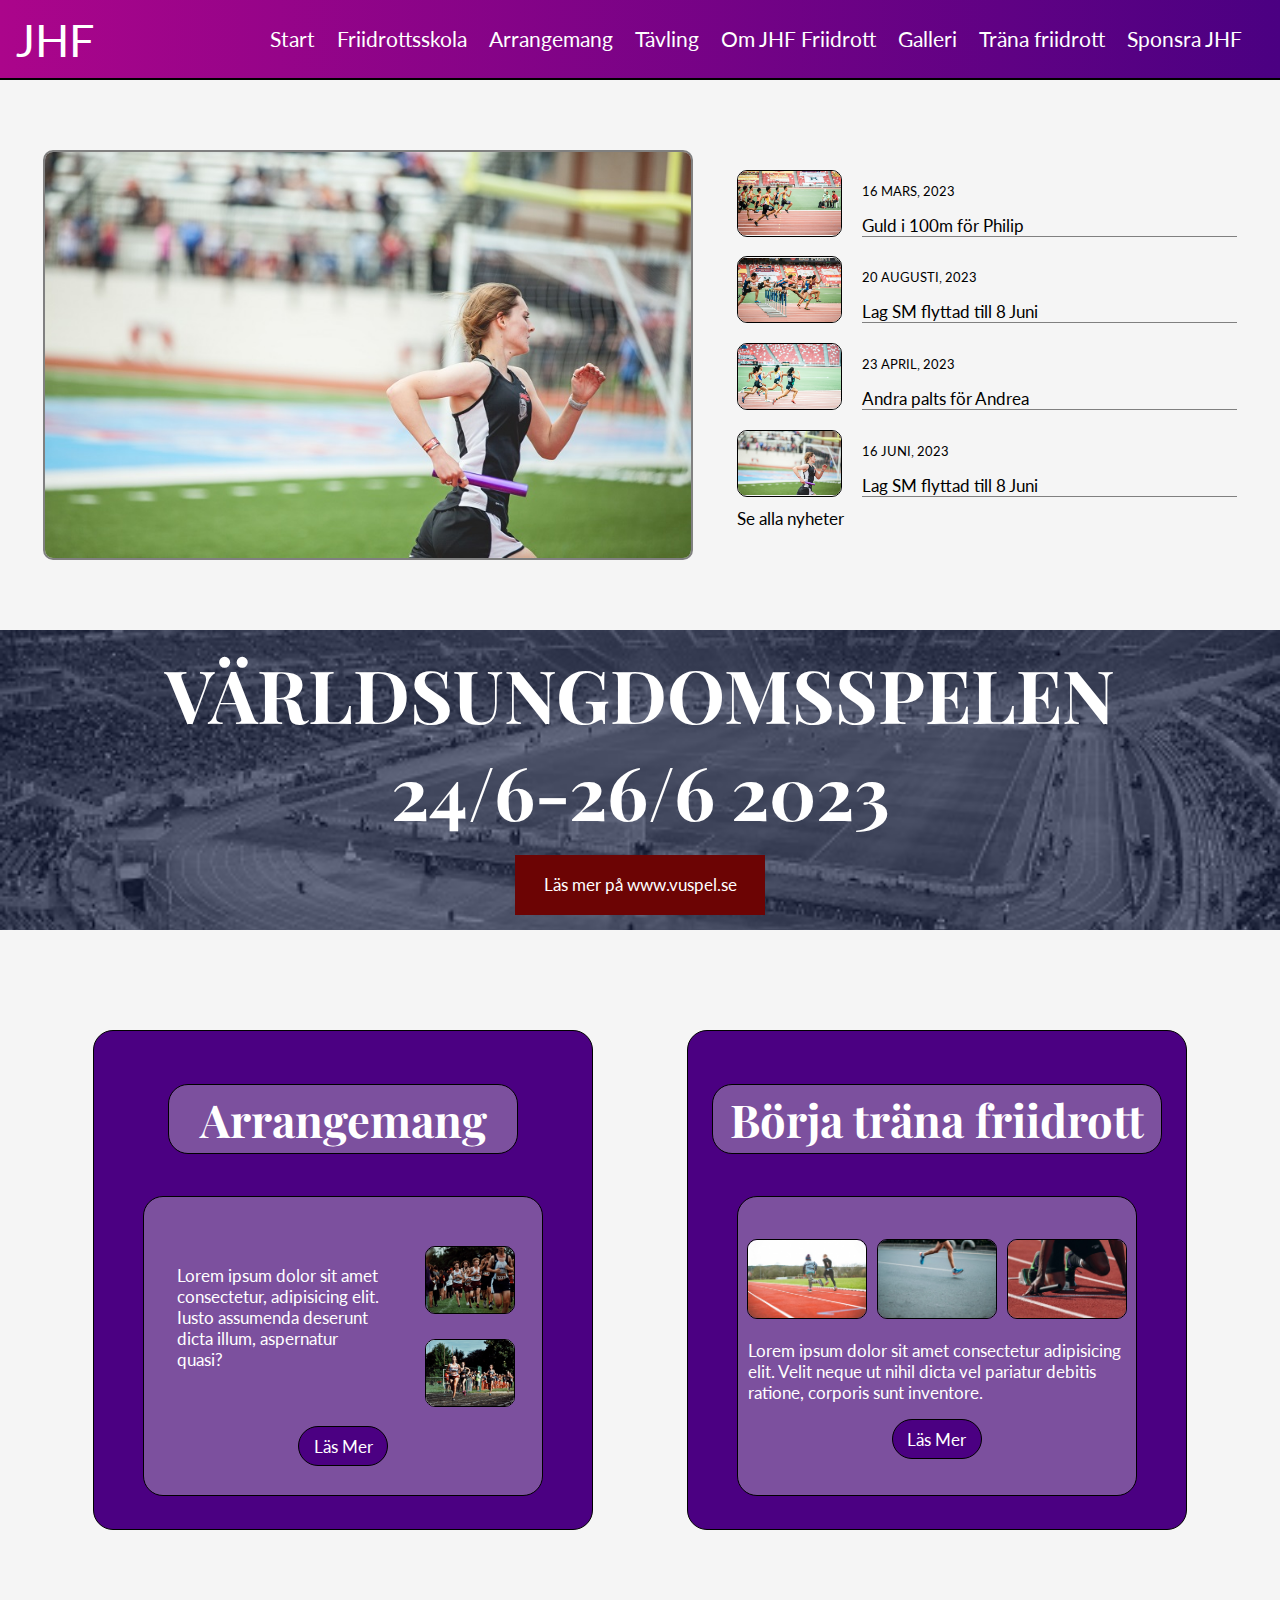
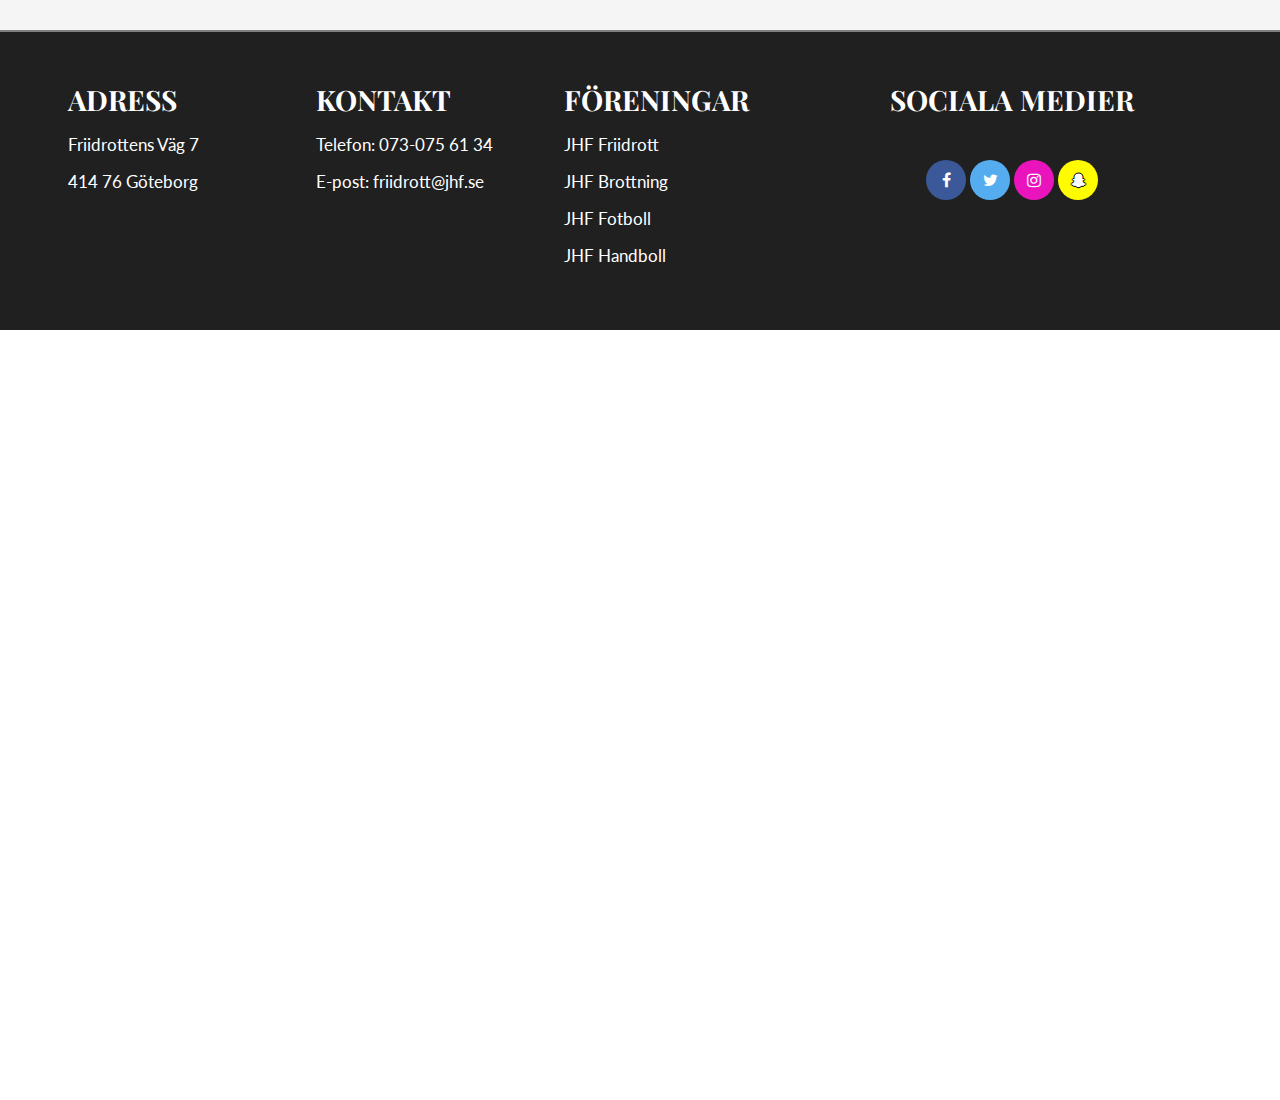
==== commit 76888511: "Färdig Komplettering" ====
--- a/index.html
+++ b/index.html
@@ -11,6 +11,10 @@
     <link rel="preconnect" href="https://fonts.googleapis.com">
     <link rel="preconnect" href="https://fonts.gstatic.com" crossorigin>
     <link href="https://fonts.googleapis.com/css2?family=Playfair+Display&display=swap" rel="stylesheet">
+    <link rel="preconnect" href="https://fonts.googleapis.com">
+    <link rel="preconnect" href="https://fonts.gstatic.com" crossorigin>
+    <link href="https://fonts.googleapis.com/css2?family=Lato&display=swap" rel="stylesheet">
+
 </head>
 
 
--- a/css/style.css
+++ b/css/style.css
@@ -1,10 +1,3 @@
-
-@font-face {
-    font-family: 'Lato';
-    src: url('fonts/Lato-Regular.ttf') format('truetype');
-}
-
-
 *{
     margin: 0px;
     padding: 0px;
@@ -28,7 +21,7 @@
 
 #webbsite_logo {
     font-size: 34pt;
-    font-family: 'Lato';
+    font-family: 'Lato', sans-serif;
     text-decoration: none;
     color: white;
 }
@@ -36,7 +29,7 @@
 
 #links a {
     font-size: 8pt;
-    font-family: 'Lato';
+    font-family: 'Lato', sans-serif;
 }
 
 #burger div {
@@ -69,7 +62,7 @@
 
 #nav-links a{
    text-decoration: none;
-   font-family: 'Lato';
+   font-family: 'Lato', sans-serif;
    font-size: 34pt;
    letter-spacing: 0.1875rem;
    color: white;
@@ -164,11 +157,12 @@
 .datum {
     font-size: 10pt;
     text-decoration: none;
-    font-family: 'Lato';
-}
+    font-family: 'Lato', sans-serif;
+}
+
 h1 {
     display: flex;
-    font-family:'Segoe UI', Tahoma, Geneva, Verdana, sans-serif;
+    font-family: 'Playfair Display', serif;
 }
 
 #links {
@@ -190,7 +184,7 @@
 
 .links_news { 
     text-decoration: none;
-    font-family: 'Lato';
+    font-family: 'Lato', sans-serif;
     color: black;
     font-size: 12pt;
 }
@@ -209,12 +203,12 @@
     align-items: center;
     height: 150px;
     width: 210px;
-    font-family: 'Lato';
+    font-family: 'Lato', sans-serif;
     color: white;
 }
 
 #arrangemang_text {
-    font-family: 'Lato';
+    font-family: 'Lato', sans-serif;
     color: white;
 }
 
@@ -320,7 +314,7 @@
 .button_text{
     font-size: 21pt;
     color: white;
-    font-family: 'Lato';
+    font-family: 'Lato', sans-serif;
 }
 
 #arrangemang_text_bild {
@@ -478,7 +472,7 @@
     display: flex;
     font-size: 13pt;
     color: white;
-    font-family:'Lato';
+    font-family:'Lato', sans-serif;
 }
 
 #logo {
@@ -616,7 +610,7 @@
     display: flex;
     justify-content: space-evenly;
     align-items: center;
-    font-family:'Lato';
+    font-family:'Lato', sans-serif;
     font-size: 1.5rem;
     color: #DEDEDE;
     text-decoration: none;
@@ -708,7 +702,7 @@
 
 .namn_arbetare {
     font-size: 11pt;
-    font-family: 'Lato';
+    font-family: 'Lato', sans-serif;
 }
 
 #event_wrapper {
@@ -826,7 +820,7 @@
 
 th,td {
     font-weight: bold;
-    font-family: 'Lato';
+    font-family: 'Lato', sans-serif;
     font-size: 13pt;
 }
 
@@ -1075,7 +1069,7 @@
 }
 
 p {
-    font-family: 'Lato';
+    font-family: 'Lato', sans-serif;
     font-size: 13pt;
 }
 
@@ -1138,7 +1132,7 @@
 
     #webbsite_logo {
         font-size: 34pt;
-        font-family: 'Lato';
+        font-family: 'Lato', sans-serif;
         text-decoration: none;
         color: white;
     }
@@ -1246,7 +1240,7 @@
     .datum {
         font-size: 10pt;
         text-decoration: none;
-        font-family:'Lato';
+        font-family:'Lato', sans-serif;
     }
 
    
@@ -1275,7 +1269,7 @@
     
     .links_news { 
         text-decoration: none;
-        font-family: 'Lato';
+        font-family: 'Lato', sans-serif;
         color: black;
         font-size: 13pt;
     }
@@ -1372,7 +1366,7 @@
     }
 
     .arrangemang_text {
-        font-family: 'Lato';
+        font-family: 'Lato', sans-serif;
         color: white;
         font-size: 13pt;
     }
@@ -1422,7 +1416,7 @@
         align-items: center;
         height: 150px;
         width: 210px;
-        font-family: 'Lato';
+        font-family: 'Lato', sans-serif;
         color: white;
     }
     
@@ -1482,7 +1476,7 @@
     #lank_varldsungdomspelen{
         font-size: 13pt;
         text-decoration: none;
-        font-family: 'Lato';
+        font-family: 'Lato', sans-serif;
         color: white;
     }
     
@@ -1537,7 +1531,7 @@
     .text_footer {
         font-size: 13pt;
         color: white;
-        font-family: 'Lato';
+        font-family: 'Lato', sans-serif;
     }
     
     #logo {
@@ -1663,7 +1657,7 @@
         display: flex;
         justify-content: space-evenly;
         align-items: center;
-        font-family:'Lato';
+        font-family:'Lato', sans-serif;
         font-size: 1.5rem;
         color: #DEDEDE;
         text-decoration: none;
@@ -1828,7 +1822,7 @@
     }
 
     p {
-        font-family: 'Lato';
+        font-family: 'Lato', sans-serif;
         font-size: 13pt;
     }
     
@@ -2007,60 +2001,8 @@
     
     #mer_info ul li a:hover {
         text-decoration: underline;
-    }
-    
-    #galleri_grid {
-        display: grid;
-        grid-template-columns: 1fr 1fr;
-        grid-template-rows: 80px 1000px 300px;
-        grid-template-areas: 
-        "he he"
-        "ma ma" 
-        "fo fo";
-    }
-    
-    main {
-        display: flex;
-        justify-content: space-evenly;
-        flex-direction: column;
-        margin: 0 auto;
-        padding: 20px;
-        grid-area: ma;
-    }
-      
-    #galleri {
-        text-align: center;
-        font-size: 36pt;
-    }
-      
-    .gallery {
-        display: flex;
-        flex-wrap: wrap;
-        justify-content: space-between;
-    }
-      
-    .gallery img {
-        width: calc(33.33% - 10px);
-        margin-bottom: 20px;
-    }
-      
-    #load-more {
-        display: block;
-        margin: 0 auto;
-        padding: 10px 20px;
-        background-color: #555;
-        color: #fff;
-        border: none;
-        border-radius: 4px;
-        font-size: 18pt;
-        cursor: pointer;
-    }
-      
-    #load-more:hover {
-        background-color: #333;
-    }
-    
-    
+    } 
+
     #main_wrapper{
         display: grid;
         grid-template-columns: 1fr 1fr;
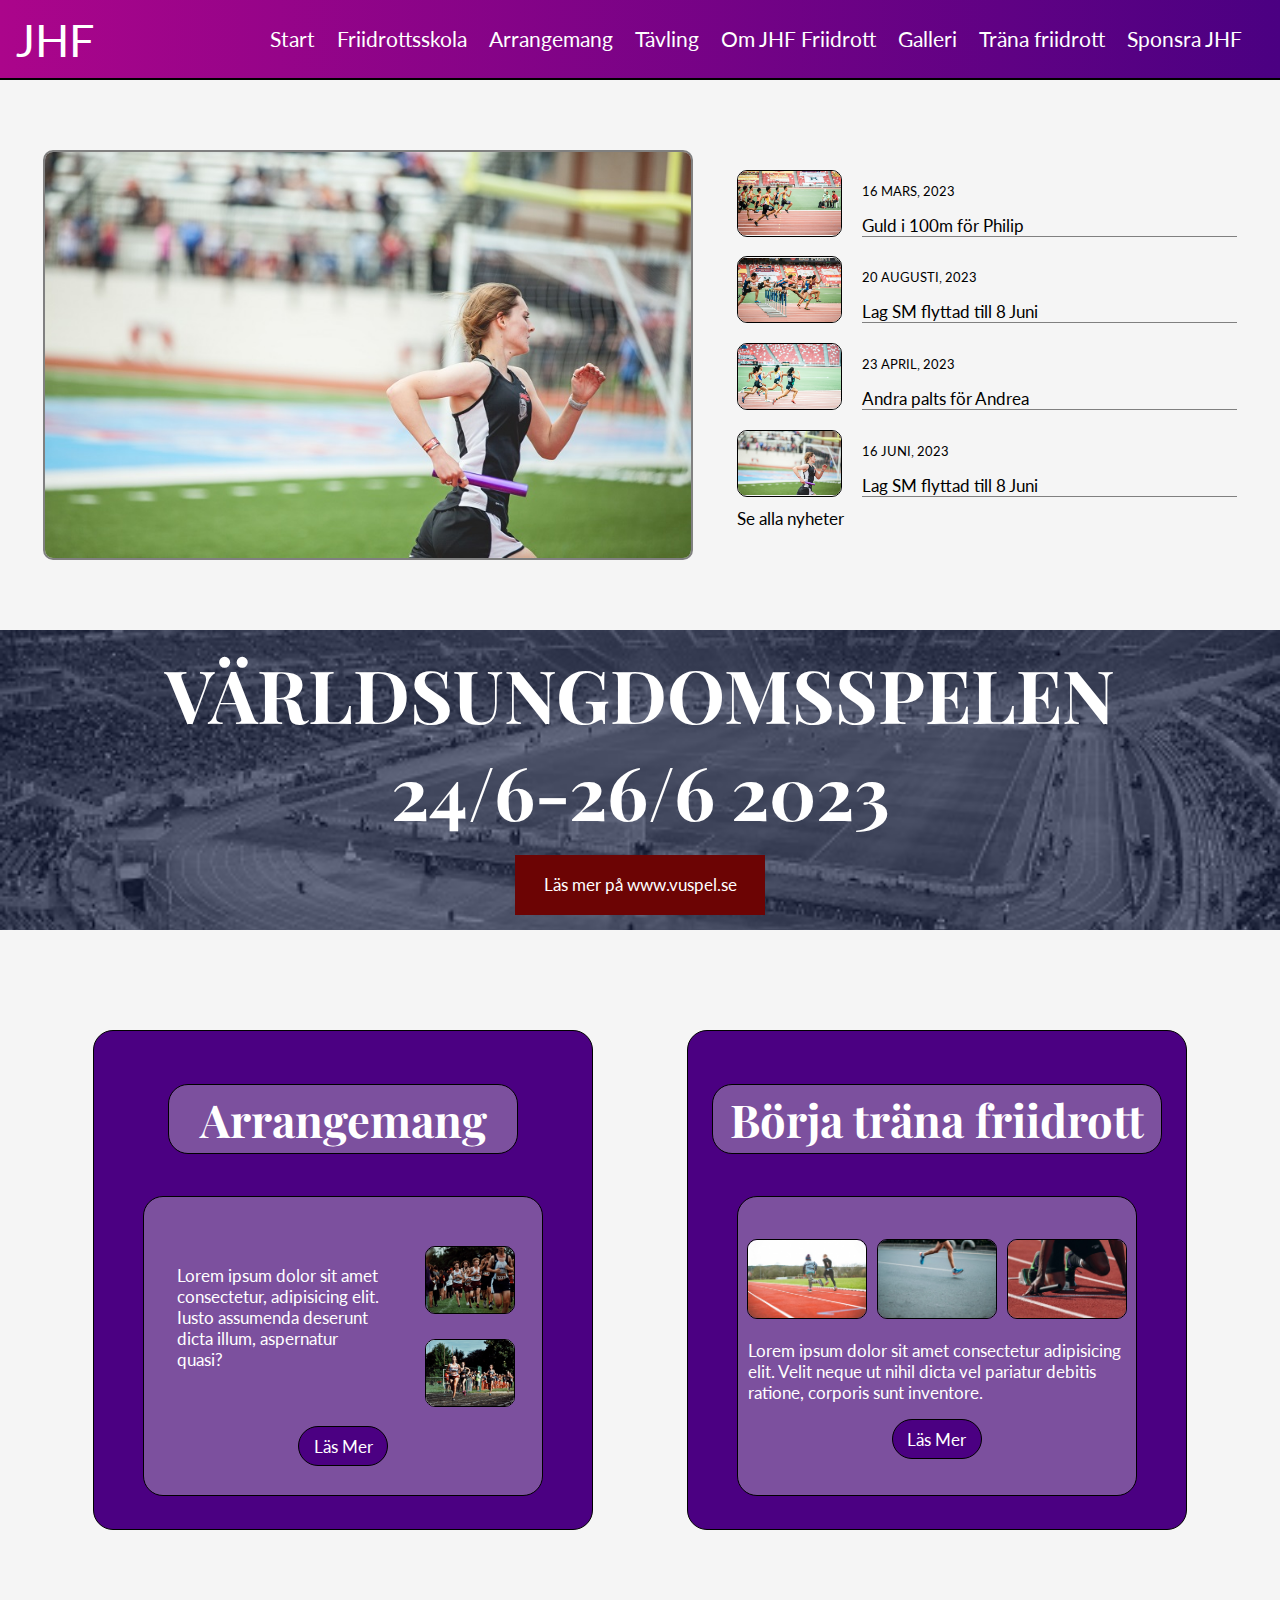
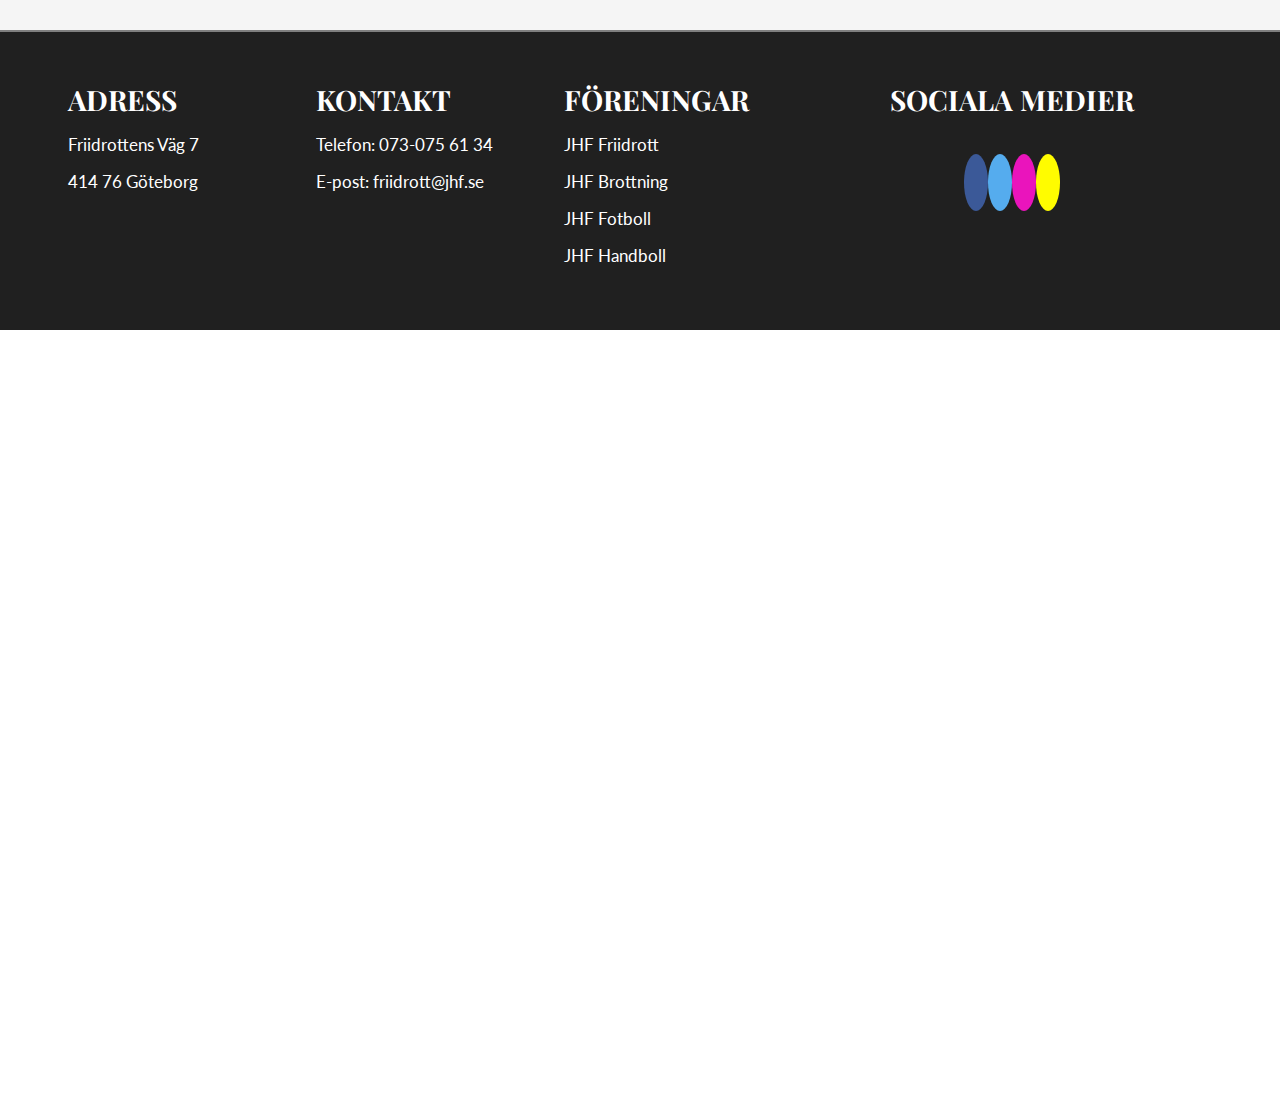
==== commit 76103061: "Färdig Komplettering" ====
--- a/index.html
+++ b/index.html
@@ -7,7 +7,6 @@
     <meta name="description" content="Start sida som innehåller lite av allt">
     <title>JHF</title>
     <link rel="stylesheet" href="css/style.css">
-    <link rel="stylesheet" href="https://cdnjs.cloudflare.com/ajax/libs/font-awesome/4.7.0/css/font-awesome.min.css">
     <link rel="preconnect" href="https://fonts.googleapis.com">
     <link rel="preconnect" href="https://fonts.gstatic.com" crossorigin>
     <link href="https://fonts.googleapis.com/css2?family=Playfair+Display&display=swap" rel="stylesheet">
--- a/css/style.css
+++ b/css/style.css
@@ -63,7 +63,7 @@
 #nav-links a{
    text-decoration: none;
    font-family: 'Lato', sans-serif;
-   font-size: 34pt;
+   font-size: 32pt;
    letter-spacing: 0.1875rem;
    color: white;
    font-weight: bold;
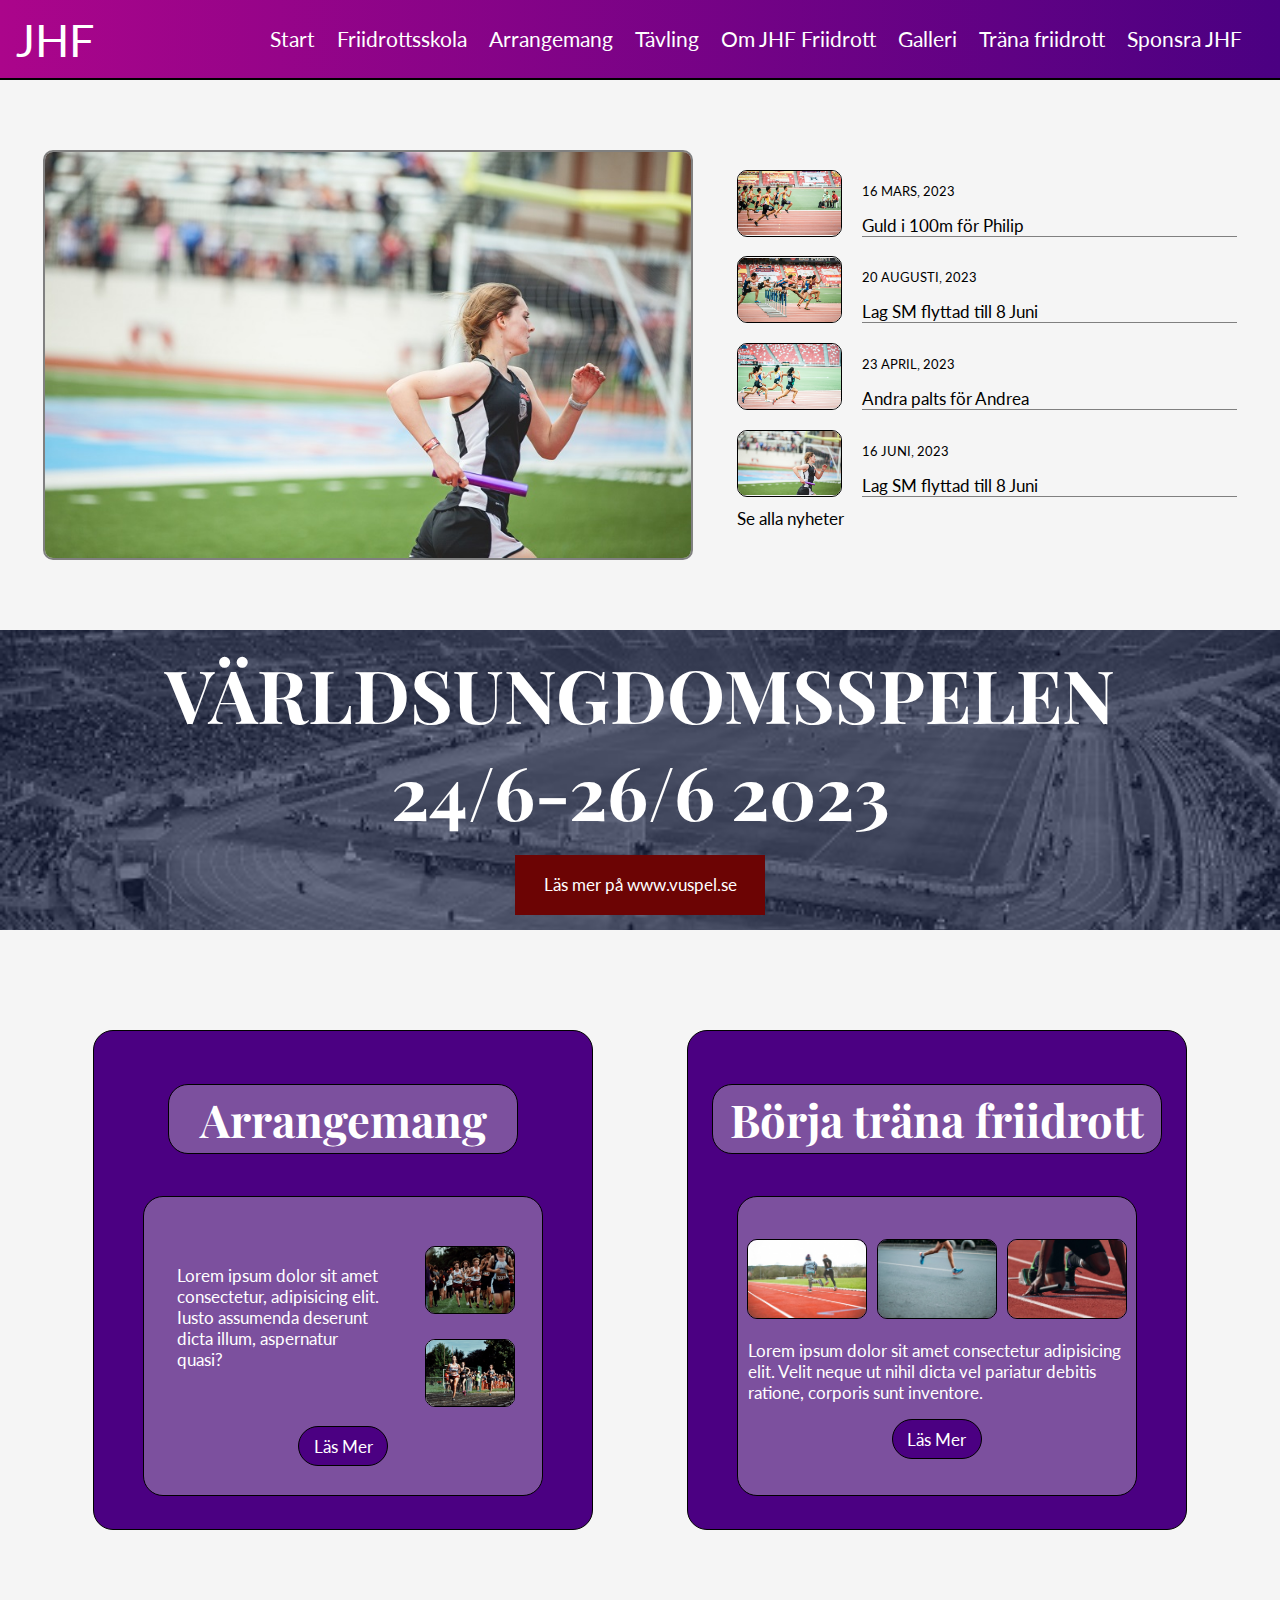
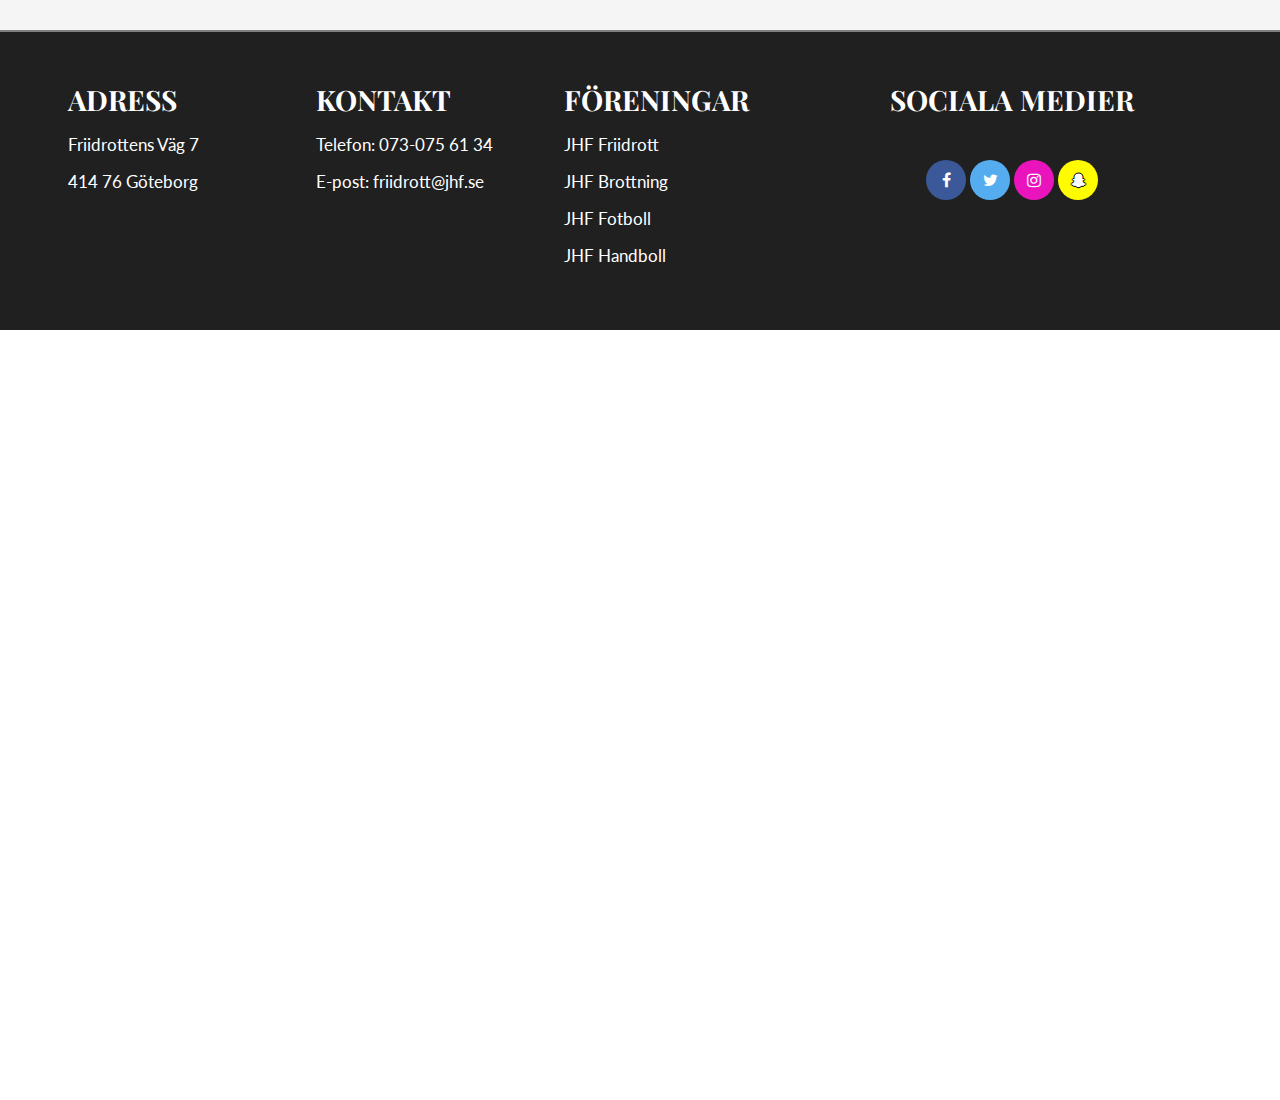
==== commit 59cc3da6: "Nu lovar jag" ====
--- a/index.html
+++ b/index.html
@@ -7,6 +7,7 @@
     <meta name="description" content="Start sida som innehåller lite av allt">
     <title>JHF</title>
     <link rel="stylesheet" href="css/style.css">
+    <link rel="stylesheet" href="https://cdnjs.cloudflare.com/ajax/libs/font-awesome/4.7.0/css/font-awesome.min.css">
     <link rel="preconnect" href="https://fonts.googleapis.com">
     <link rel="preconnect" href="https://fonts.gstatic.com" crossorigin>
     <link href="https://fonts.googleapis.com/css2?family=Playfair+Display&display=swap" rel="stylesheet">
--- a/css/style.css
+++ b/css/style.css
@@ -709,7 +709,7 @@
     display: grid;
     height: 300vh;
     grid-template-columns: 1fr 1fr;
-    grid-template-rows: 80px 900px 500px 600px 300px 700px;
+    grid-template-rows: 80px 900px 500px 700px 300px 700px;
     grid-template-areas: 
     "he na"
     "ev ev"
